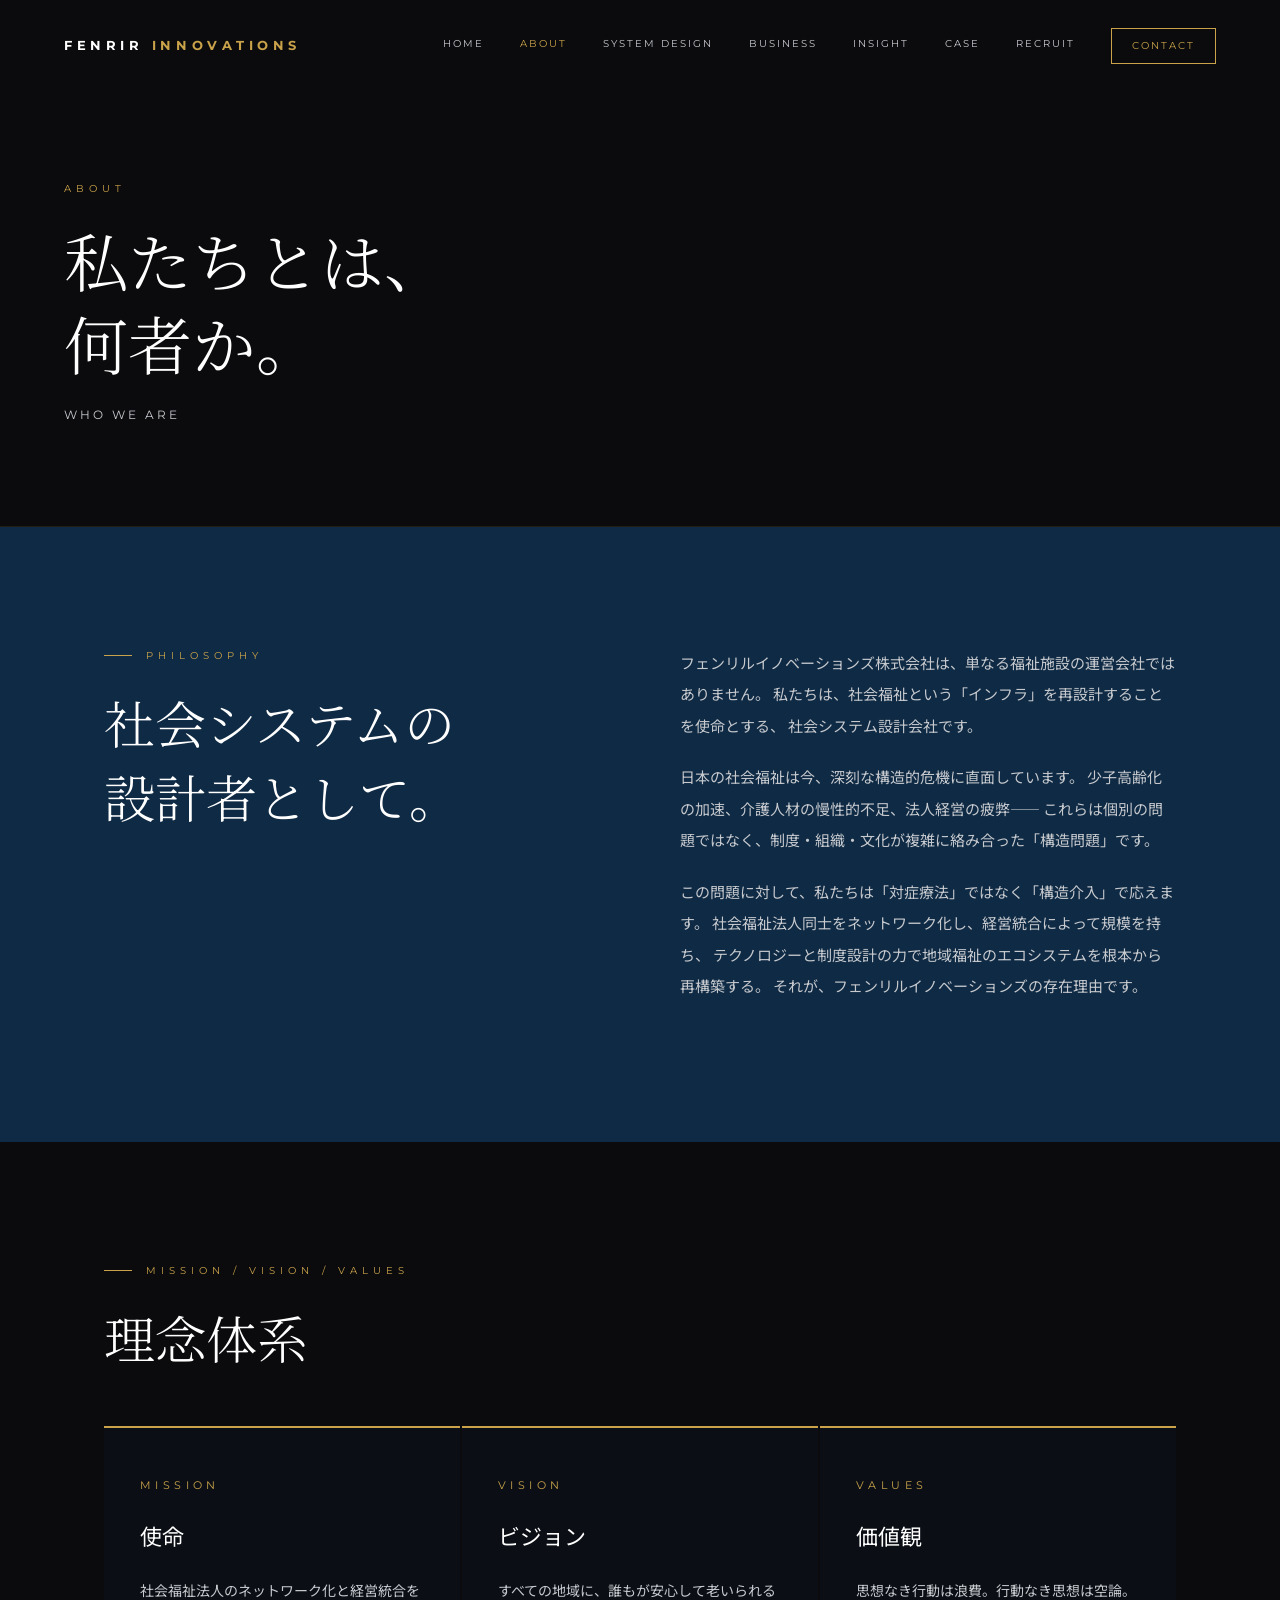
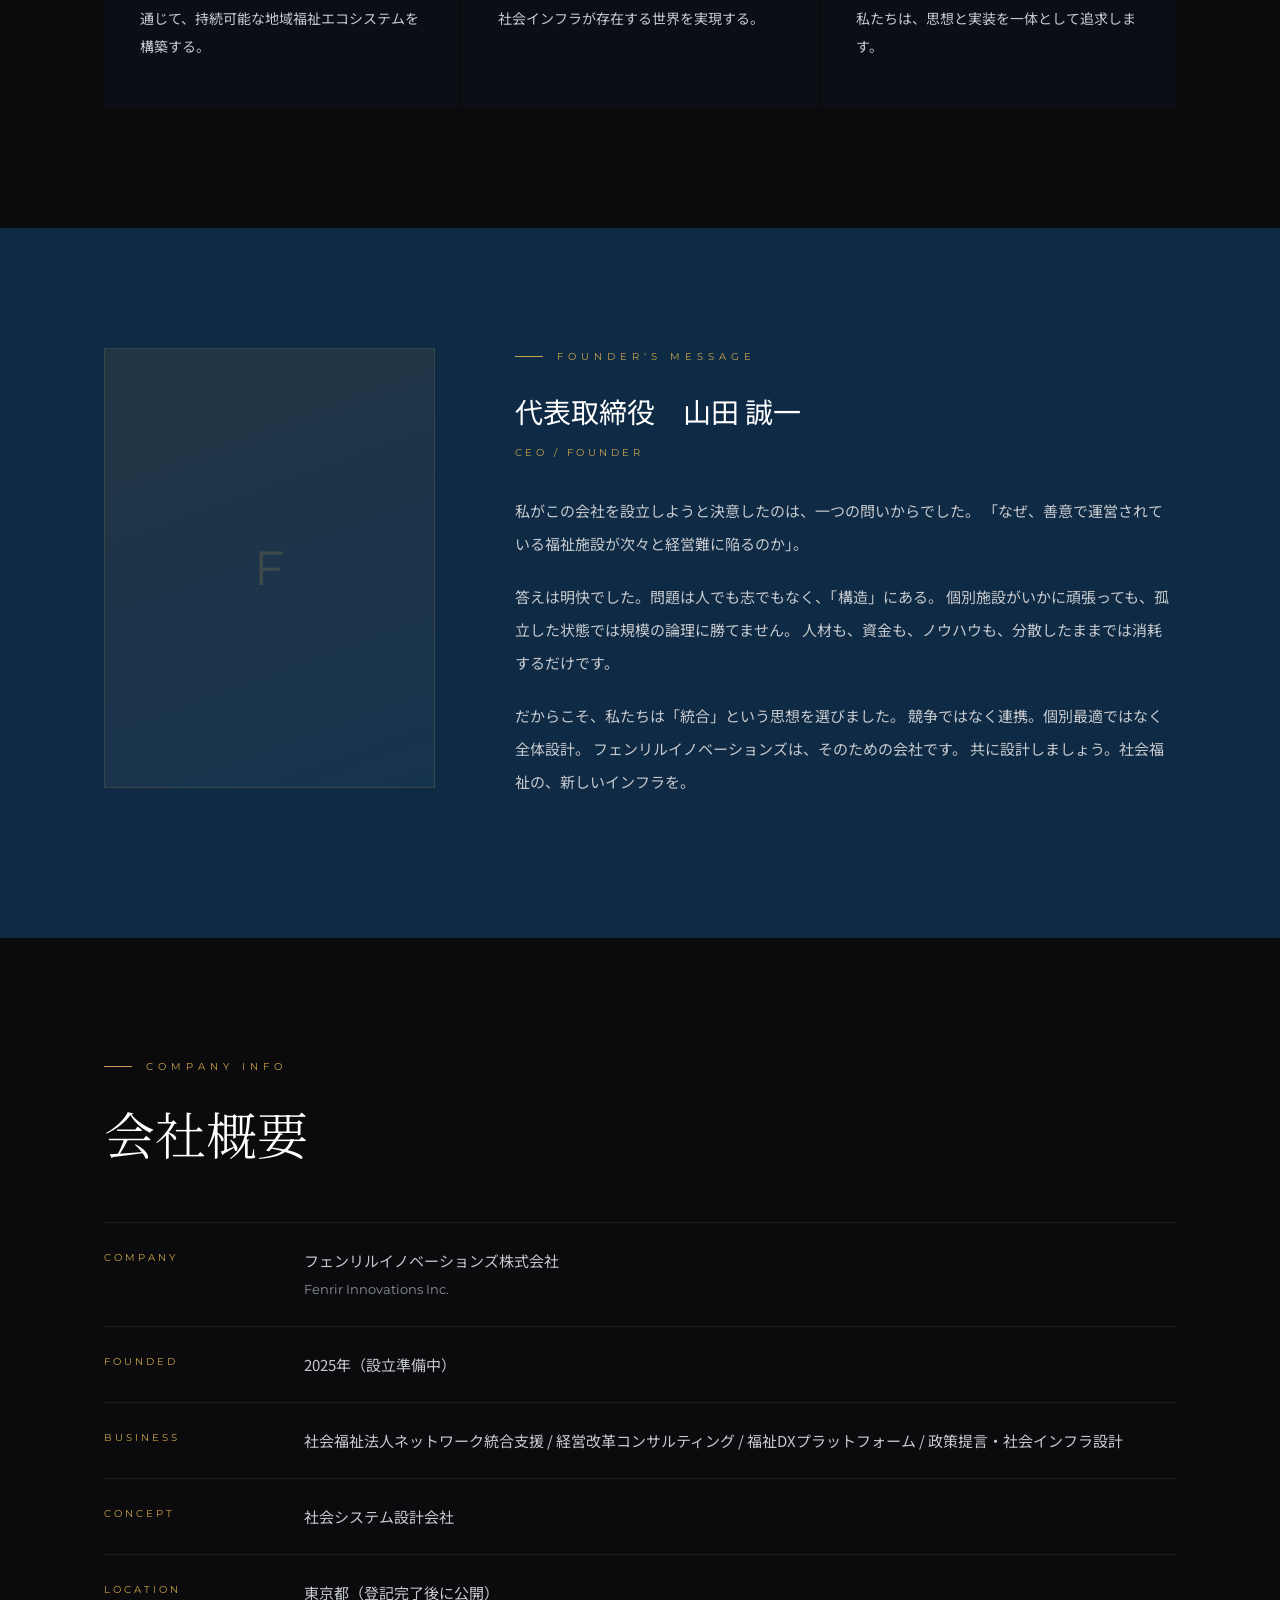
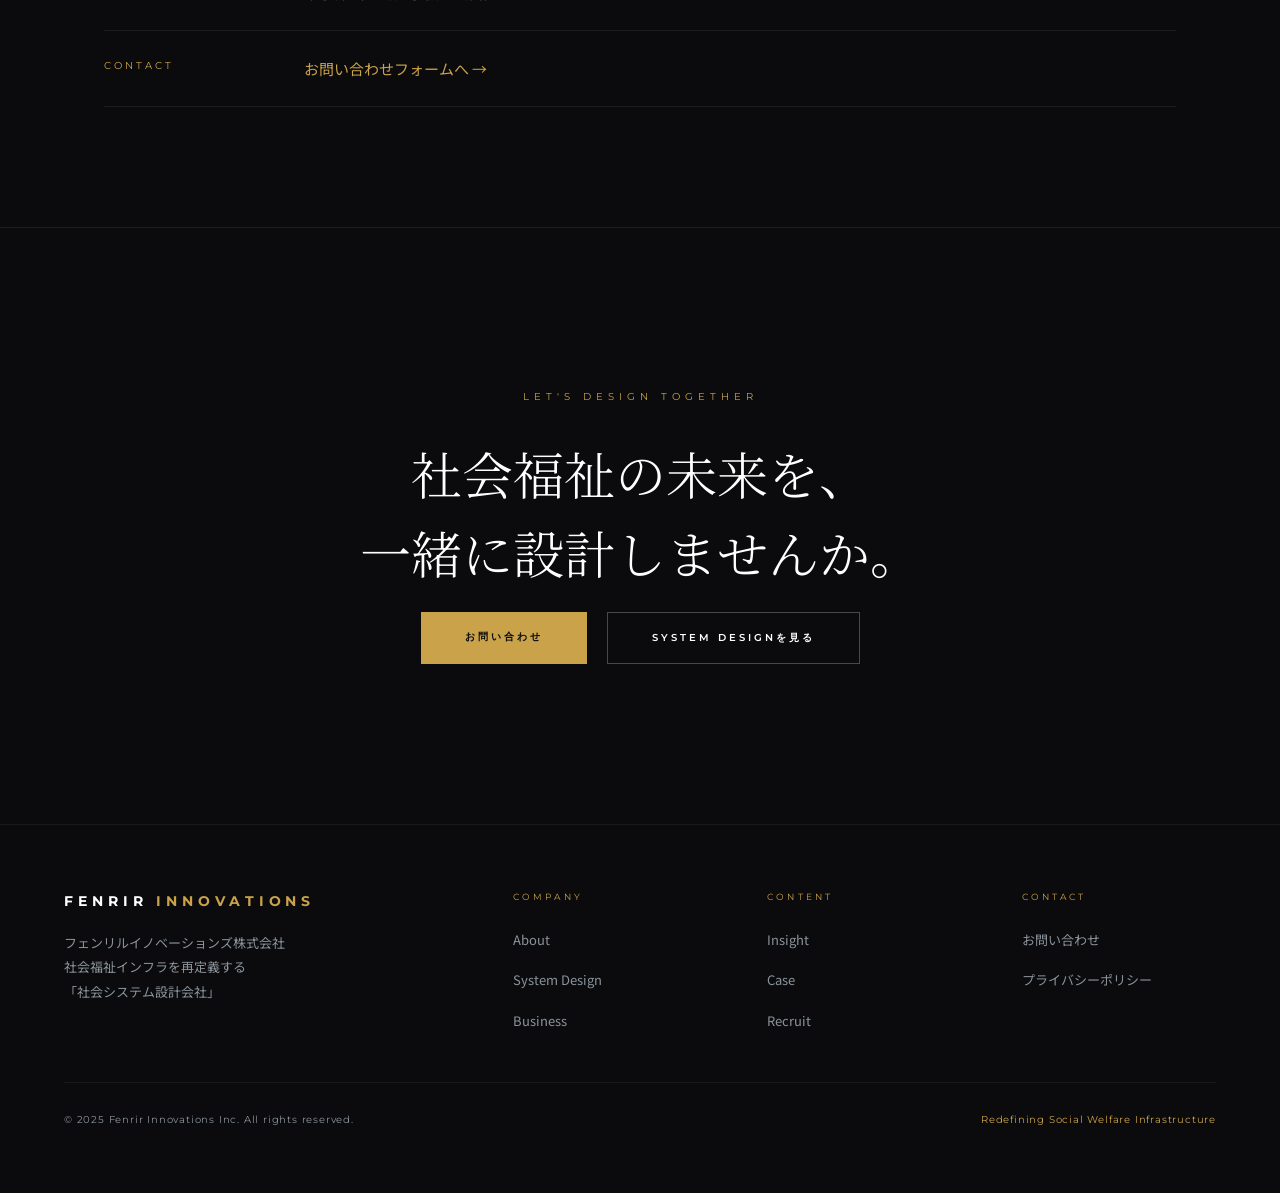
==== about.html @ 7ef531c3 "Initial commit: フェンリルイノベーションズ static site prototype Co-Authored-By: Claude Sonnet 4.6 <noreply@anthr" ====
<!DOCTYPE html>
<html lang="ja">
<head>
  <meta charset="UTF-8">
  <meta name="viewport" content="width=device-width, initial-scale=1.0">
  <title>About | Fenrir Innovations Inc.</title>
  <link rel="preconnect" href="https://fonts.googleapis.com">
  <link rel="preconnect" href="https://fonts.gstatic.com" crossorigin>
  <link href="https://fonts.googleapis.com/css2?family=Noto+Serif+JP:wght@300;400;700&family=Noto+Sans+JP:wght@300;400;500&family=Montserrat:wght@300;400;600;700&display=swap" rel="stylesheet">
  <link rel="stylesheet" href="style.css">
  <style>
    .about-philosophy { background: var(--dark-blue); }
    .about-philosophy .wrap { padding-top: 120px; padding-bottom: 120px; display: grid; grid-template-columns: 1fr 1fr; gap: 80px; align-items: start; }
    .phil-body p { font-size: 15px; color: var(--silver); line-height: 2.1; margin-bottom: 20px; }
    .mvv { background: var(--black); }
    .mvv .wrap { padding-top: 120px; padding-bottom: 120px; }
    .mvv-grid { display: grid; grid-template-columns: repeat(3,1fr); gap: 2px; margin-top: 52px; }
    .mvv-card { padding: 48px 36px; border-top: 2px solid var(--gold); background: rgba(15,42,68,0.15); }
    .mvv-en { font-family: var(--font-en); font-size: 11px; letter-spacing: 0.4em; color: var(--gold); text-transform: uppercase; margin-bottom: 20px; }
    .mvv-title { font-size: 22px; margin-bottom: 20px; }
    .mvv-body { font-size: 14px; color: var(--silver); line-height: 2; }
    .founder { background: var(--dark-blue); }
    .founder .wrap { padding-top: 120px; padding-bottom: 120px; display: grid; grid-template-columns: 1fr 2fr; gap: 80px; align-items: start; }
    .founder-avatar { width: 100%; aspect-ratio: 3/4; background: linear-gradient(160deg, rgba(201,162,74,0.1), rgba(111,163,200,0.08)); display: flex; align-items: center; justify-content: center; font-family: var(--font-en); font-size: 48px; color: rgba(201,162,74,0.2); border: 1px solid rgba(201,162,74,0.15); }
    .founder-name { font-size: 28px; margin-bottom: 8px; }
    .founder-role { font-family: var(--font-en); font-size: 10px; letter-spacing: 0.35em; color: var(--gold); text-transform: uppercase; margin-bottom: 32px; }
    .founder-msg p { font-size: 15px; color: var(--silver); line-height: 2.2; margin-bottom: 20px; }
    .company-info { background: var(--black); }
    .company-info .wrap { padding-top: 120px; padding-bottom: 120px; }
    .info-table { margin-top: 52px; border-top: 1px solid rgba(255,255,255,0.07); }
    .info-row { display: grid; grid-template-columns: 200px 1fr; border-bottom: 1px solid rgba(255,255,255,0.07); padding: 24px 0; }
    .info-key { font-family: var(--font-en); font-size: 10px; letter-spacing: 0.3em; color: var(--gold); text-transform: uppercase; padding-right: 32px; align-self: start; margin-top: 2px; }
    .info-val { font-size: 15px; color: var(--silver); line-height: 1.8; }
    @media(max-width:1024px){ .about-philosophy .wrap,.founder .wrap{grid-template-columns:1fr;gap:40px;} .mvv-grid{grid-template-columns:1fr;} }
    @media(max-width:768px){ .info-row{grid-template-columns:1fr;gap:8px;} }
  </style>
</head>
<body>

<header id="header">
  <a href="index.html" class="logo">FENRIR <span>INNOVATIONS</span></a>
  <nav>
    <a href="index.html">Home</a>
    <a href="about.html" style="color:var(--gold);">About</a>
    <a href="system-design.html">System Design</a>
    <a href="business.html">Business</a>
    <a href="insight.html">Insight</a>
    <a href="case.html">Case</a>
    <a href="recruit.html">Recruit</a>
    <a href="contact.html" class="nav-cta">Contact</a>
  </nav>
  <div class="hamburger" id="hamburger"><span></span><span></span><span></span></div>
</header>
<div class="mobile-nav" id="mobileNav">
  <a href="index.html">Home</a><a href="about.html">About</a><a href="system-design.html">System Design</a>
  <a href="business.html">Business</a><a href="insight.html">Insight</a><a href="case.html">Case</a>
  <a href="recruit.html">Recruit</a><a href="contact.html">Contact</a>
</div>

<!-- PAGE HERO -->
<div class="page-hero">
  <div class="page-hero-inner">
    <div class="page-hero-lbl">About</div>
    <h1 class="page-hero-title">私たちとは、<br>何者か。</h1>
    <div class="page-hero-en">Who We Are</div>
  </div>
</div>

<!-- PHILOSOPHY -->
<section class="about-philosophy">
  <div class="wrap">
    <div>
      <div class="s-label fu">Philosophy</div>
      <h2 class="s-title fu">社会システムの<br>設計者として。</h2>
      <div class="s-divider fu"></div>
    </div>
    <div class="phil-body fu">
      <p>
        フェンリルイノベーションズ株式会社は、単なる福祉施設の運営会社ではありません。
        私たちは、社会福祉という「インフラ」を再設計することを使命とする、
        社会システム設計会社です。
      </p>
      <p>
        日本の社会福祉は今、深刻な構造的危機に直面しています。
        少子高齢化の加速、介護人材の慢性的不足、法人経営の疲弊——
        これらは個別の問題ではなく、制度・組織・文化が複雑に絡み合った「構造問題」です。
      </p>
      <p>
        この問題に対して、私たちは「対症療法」ではなく「構造介入」で応えます。
        社会福祉法人同士をネットワーク化し、経営統合によって規模を持ち、
        テクノロジーと制度設計の力で地域福祉のエコシステムを根本から再構築する。
        それが、フェンリルイノベーションズの存在理由です。
      </p>
    </div>
  </div>
</section>

<!-- MISSION / VISION / VALUES -->
<section class="mvv">
  <div class="wrap">
    <div class="s-label fu">Mission / Vision / Values</div>
    <h2 class="s-title fu">理念体系</h2>
    <div class="mvv-grid stg">
      <div class="mvv-card">
        <div class="mvv-en">Mission</div>
        <div class="mvv-title">使命</div>
        <div class="mvv-body">社会福祉法人のネットワーク化と経営統合を通じて、持続可能な地域福祉エコシステムを構築する。</div>
      </div>
      <div class="mvv-card">
        <div class="mvv-en">Vision</div>
        <div class="mvv-title">ビジョン</div>
        <div class="mvv-body">すべての地域に、誰もが安心して老いられる社会インフラが存在する世界を実現する。</div>
      </div>
      <div class="mvv-card">
        <div class="mvv-en">Values</div>
        <div class="mvv-title">価値観</div>
        <div class="mvv-body">思想なき行動は浪費。行動なき思想は空論。私たちは、思想と実装を一体として追求します。</div>
      </div>
    </div>
  </div>
</section>

<!-- FOUNDER MESSAGE -->
<section class="founder">
  <div class="wrap">
    <div class="fu">
      <div class="founder-avatar">F</div>
    </div>
    <div class="fu">
      <div class="s-label">Founder's Message</div>
      <div class="founder-name">代表取締役　山田 誠一</div>
      <div class="founder-role">CEO / Founder</div>
      <div class="founder-msg">
        <p>
          私がこの会社を設立しようと決意したのは、一つの問いからでした。
          「なぜ、善意で運営されている福祉施設が次々と経営難に陥るのか」。
        </p>
        <p>
          答えは明快でした。問題は人でも志でもなく、「構造」にある。
          個別施設がいかに頑張っても、孤立した状態では規模の論理に勝てません。
          人材も、資金も、ノウハウも、分散したままでは消耗するだけです。
        </p>
        <p>
          だからこそ、私たちは「統合」という思想を選びました。
          競争ではなく連携。個別最適ではなく全体設計。
          フェンリルイノベーションズは、そのための会社です。
          共に設計しましょう。社会福祉の、新しいインフラを。
        </p>
      </div>
    </div>
  </div>
</section>

<!-- COMPANY INFO -->
<section class="company-info">
  <div class="wrap">
    <div class="s-label fu">Company Info</div>
    <h2 class="s-title fu">会社概要</h2>
    <div class="info-table fu">
      <div class="info-row">
        <div class="info-key">Company</div>
        <div class="info-val">フェンリルイノベーションズ株式会社<br><span style="font-family:var(--font-en);font-size:13px;color:var(--gray);">Fenrir Innovations Inc.</span></div>
      </div>
      <div class="info-row">
        <div class="info-key">Founded</div>
        <div class="info-val">2025年（設立準備中）</div>
      </div>
      <div class="info-row">
        <div class="info-key">Business</div>
        <div class="info-val">社会福祉法人ネットワーク統合支援 / 経営改革コンサルティング / 福祉DXプラットフォーム / 政策提言・社会インフラ設計</div>
      </div>
      <div class="info-row">
        <div class="info-key">Concept</div>
        <div class="info-val">社会システム設計会社</div>
      </div>
      <div class="info-row">
        <div class="info-key">Location</div>
        <div class="info-val">東京都（登記完了後に公開）</div>
      </div>
      <div class="info-row">
        <div class="info-key">Contact</div>
        <div class="info-val"><a href="contact.html" style="color:var(--gold);">お問い合わせフォームへ →</a></div>
      </div>
    </div>
  </div>
</section>

<section class="s-cta">
  <div class="wrap">
    <div class="cta-en fu">Let's Design Together</div>
    <h2 class="cta-title fu">社会福祉の未来を、<br>一緒に設計しませんか。</h2>
    <div class="hero-btns fu">
      <a href="contact.html" class="btn btn-gold">お問い合わせ</a>
      <a href="system-design.html" class="btn btn-line">System Designを見る</a>
    </div>
  </div>
</section>

<footer>
  <div class="foot-inner">
    <div class="foot-brand">
      <a href="index.html" class="logo">FENRIR <span>INNOVATIONS</span></a>
      <p>フェンリルイノベーションズ株式会社<br>社会福祉インフラを再定義する<br>「社会システム設計会社」</p>
    </div>
    <div><div class="foot-ttl">Company</div><ul class="foot-list"><li><a href="about.html">About</a></li><li><a href="system-design.html">System Design</a></li><li><a href="business.html">Business</a></li></ul></div>
    <div><div class="foot-ttl">Content</div><ul class="foot-list"><li><a href="insight.html">Insight</a></li><li><a href="case.html">Case</a></li><li><a href="recruit.html">Recruit</a></li></ul></div>
    <div><div class="foot-ttl">Contact</div><ul class="foot-list"><li><a href="contact.html">お問い合わせ</a></li><li><a href="#">プライバシーポリシー</a></li></ul></div>
  </div>
  <div class="foot-bottom">
    <span class="foot-copy">© 2025 Fenrir Innovations Inc. All rights reserved.</span>
    <span class="foot-copy" style="color:var(--gold);">Redefining Social Welfare Infrastructure</span>
  </div>
</footer>
<script src="script.js"></script>
</body>
</html>
---- style.css ----
/* ============================================
   FENRIR INNOVATIONS - Corporate Site CSS
   ============================================ */

*, *::before, *::after { margin: 0; padding: 0; box-sizing: border-box; }

:root {
  --black: #0B0B0D;
  --dark-blue: #0F2A44;
  --gold: #C9A24A;
  --silver: #C6C9CE;
  --ice-blue: #6FA3C8;
  --gray: #8A939B;
  --white: #FFFFFF;
  --font-serif: 'Noto Serif JP', 'Georgia', serif;
  --font-sans: 'Noto Sans JP', 'Helvetica Neue', sans-serif;
  --font-en: 'Montserrat', sans-serif;
  --ease: cubic-bezier(0.25, 0.46, 0.45, 0.94);
}

html { scroll-behavior: smooth; font-size: 16px; }

body {
  background: var(--black);
  color: var(--white);
  font-family: var(--font-sans);
  line-height: 1.8;
  overflow-x: hidden;
}

h1, h2, h3, h4 { font-family: var(--font-serif); font-weight: 300; line-height: 1.4; }
a { color: inherit; text-decoration: none; transition: 0.3s var(--ease); }
img { max-width: 100%; display: block; }

/* ============================================
   HEADER
   ============================================ */
header {
  position: fixed; top: 0; left: 0; width: 100%;
  z-index: 1000;
  padding: 28px 64px;
  display: flex; align-items: center; justify-content: space-between;
  transition: 0.4s var(--ease);
}
header.scrolled {
  background: rgba(11,11,13,0.96);
  backdrop-filter: blur(12px);
  padding: 18px 64px;
  border-bottom: 1px solid rgba(201,162,74,0.15);
}
.logo {
  font-family: var(--font-en); font-size: 13px; font-weight: 700;
  letter-spacing: 0.35em; color: var(--white); text-transform: uppercase;
}
.logo span { color: var(--gold); }

nav { display: flex; gap: 36px; align-items: center; }
nav a {
  font-family: var(--font-en); font-size: 10px; letter-spacing: 0.2em;
  text-transform: uppercase; color: var(--silver);
  position: relative; padding-bottom: 4px;
}
nav a::after {
  content: ''; position: absolute; bottom: 0; left: 0;
  width: 0; height: 1px; background: var(--gold); transition: 0.3s var(--ease);
}
nav a:hover { color: var(--white); }
nav a:hover::after { width: 100%; }
.nav-cta {
  border: 1px solid var(--gold) !important; color: var(--gold) !important;
  padding: 8px 20px !important; padding-bottom: 8px !important;
}
.nav-cta::after { display: none !important; }
.nav-cta:hover { background: var(--gold); color: var(--black) !important; }

.hamburger { display: none; flex-direction: column; gap: 6px; cursor: pointer; z-index: 1001; }
.hamburger span { display: block; width: 24px; height: 1px; background: var(--white); transition: 0.3s var(--ease); }

.mobile-nav {
  display: none; position: fixed; inset: 0;
  background: rgba(11,11,13,0.98);
  flex-direction: column; align-items: center; justify-content: center; gap: 36px;
  z-index: 999; opacity: 0; pointer-events: none; transition: 0.4s var(--ease);
}
.mobile-nav.open { opacity: 1; pointer-events: all; }
.mobile-nav a { font-family: var(--font-en); font-size: 18px; letter-spacing: 0.3em; text-transform: uppercase; color: var(--silver); }
.mobile-nav a:hover { color: var(--gold); }

/* ============================================
   HERO
   ============================================ */
.hero {
  position: relative; height: 100vh; min-height: 700px;
  display: flex; align-items: center; justify-content: center;
  background: var(--black); overflow: hidden;
}
.hero-bg {
  position: absolute; inset: 0;
  background:
    radial-gradient(ellipse 60% 80% at 65% 40%, rgba(15,42,68,0.7) 0%, transparent 70%),
    radial-gradient(ellipse 40% 60% at 20% 70%, rgba(201,162,74,0.04) 0%, transparent 60%);
}
.hero-grid {
  position: absolute; inset: 0;
  background-image:
    linear-gradient(rgba(201,162,74,0.04) 1px, transparent 1px),
    linear-gradient(90deg, rgba(201,162,74,0.04) 1px, transparent 1px);
  background-size: 80px 80px;
  mask-image: radial-gradient(ellipse at center, black 30%, transparent 70%);
}
.hero-content { position: relative; text-align: center; max-width: 860px; padding: 0 40px; }
.hero-badge {
  display: inline-flex; align-items: center; gap: 16px;
  font-family: var(--font-en); font-size: 10px; letter-spacing: 0.5em; color: var(--gold);
  text-transform: uppercase; margin-bottom: 48px;
}
.hero-badge::before, .hero-badge::after { content: ''; display: block; width: 40px; height: 1px; background: var(--gold); }
h1.hero-title { font-size: clamp(38px, 6vw, 76px); font-weight: 300; line-height: 1.35; margin-bottom: 32px; }
h1.hero-title .g { color: var(--gold); }
.hero-en {
  font-family: var(--font-en); font-size: clamp(11px,1.2vw,13px); letter-spacing: 0.3em;
  color: var(--silver); margin-bottom: 60px; text-transform: uppercase;
}
.hero-btns { display: flex; gap: 20px; justify-content: center; flex-wrap: wrap; }
.btn {
  display: inline-block; padding: 16px 44px;
  font-family: var(--font-en); font-size: 10px; letter-spacing: 0.3em; text-transform: uppercase; font-weight: 600;
  transition: 0.3s var(--ease);
}
.btn-gold { background: var(--gold); color: var(--black); }
.btn-gold:hover { background: var(--white); transform: translateY(-2px); }
.btn-line { border: 1px solid rgba(255,255,255,0.25); color: var(--white); }
.btn-line:hover { border-color: var(--gold); color: var(--gold); }
.hero-scroll {
  position: absolute; bottom: 44px; left: 50%; transform: translateX(-50%);
  display: flex; flex-direction: column; align-items: center; gap: 10px;
  font-family: var(--font-en); font-size: 9px; letter-spacing: 0.4em; color: var(--gray); text-transform: uppercase;
}
.scroll-line { width: 1px; height: 60px; background: linear-gradient(to bottom, var(--gold), transparent); animation: pulse 2s ease-in-out infinite; }
@keyframes pulse { 0%,100%{opacity:0.3} 50%{opacity:1} }

/* ============================================
   SECTION COMMON
   ============================================ */
.s-label {
  font-family: var(--font-en); font-size: 10px; letter-spacing: 0.5em; color: var(--gold);
  text-transform: uppercase; margin-bottom: 20px;
  display: flex; align-items: center; gap: 14px;
}
.s-label::before { content: ''; display: block; width: 28px; height: 1px; background: var(--gold); }
.s-title { font-size: clamp(28px,4vw,52px); font-weight: 300; line-height: 1.45; margin-bottom: 20px; }
.s-divider { width: 52px; height: 1px; background: var(--gold); margin: 28px 0; }
.s-body { font-size: 15px; color: var(--silver); line-height: 2; }
.wrap { max-width: 1200px; margin: 0 auto; padding: 0 64px; }
.link-arrow {
  display: inline-flex; align-items: center; gap: 12px;
  font-family: var(--font-en); font-size: 10px; letter-spacing: 0.3em; text-transform: uppercase; color: var(--gold);
}
.link-arrow::after { content: '→'; transition: 0.3s var(--ease); }
.link-arrow:hover::after { transform: translateX(6px); }

/* ============================================
   CHALLENGE
   ============================================ */
.s-challenge { background: var(--dark-blue); }
.s-challenge .wrap { padding-top: 120px; padding-bottom: 120px; }
.challenge-quote { font-size: clamp(22px,3.5vw,44px); font-weight: 300; line-height: 1.7; max-width: 780px; margin-bottom: 80px; }
.challenge-quote em { color: var(--gold); font-style: normal; }
.stats { display: grid; grid-template-columns: repeat(3,1fr); gap: 2px; }
.stat { background: rgba(255,255,255,0.03); padding: 48px 40px; border-top: 1px solid rgba(201,162,74,0.3); transition: 0.3s var(--ease); }
.stat:hover { background: rgba(201,162,74,0.05); }
.stat-n { font-family: var(--font-en); font-size: clamp(40px,5vw,64px); font-weight: 300; color: var(--gold); line-height: 1; margin-bottom: 12px; }
.stat-u { font-size: 22px; }
.stat-l { font-size: 13px; color: var(--silver); line-height: 1.7; }

/* ============================================
   STANCE
   ============================================ */
.s-stance { background: var(--black); }
.s-stance .wrap { padding-top: 160px; padding-bottom: 160px; text-align: center; }
.stance-text { font-size: clamp(22px,3.5vw,44px); font-weight: 300; line-height: 1.9; margin-bottom: 56px; }
.del { color: var(--gray); text-decoration: line-through; text-decoration-color: var(--gold); }
.aff { color: var(--gold); }
.stance-body { max-width: 660px; margin: 0 auto; font-size: 15px; color: var(--silver); line-height: 2; }

/* ============================================
   VISION
   ============================================ */
.s-vision { background: var(--dark-blue); }
.s-vision .wrap { padding-top: 120px; padding-bottom: 120px; display: grid; grid-template-columns: 1fr 1fr; gap: 80px; align-items: center; }
.vision-pillars { display: flex; flex-direction: column; gap: 2px; }
.v-pillar {
  padding: 30px 36px; background: rgba(11,11,13,0.4);
  border-left: 2px solid transparent; transition: 0.3s var(--ease); cursor: default;
}
.v-pillar:hover { border-left-color: var(--gold); background: rgba(11,11,13,0.65); }
.v-num { font-family: var(--font-en); font-size: 10px; color: var(--gold); letter-spacing: 0.3em; margin-bottom: 10px; }
.v-name { font-size: 16px; margin-bottom: 6px; }
.v-desc { font-size: 13px; color: var(--silver); }

/* ============================================
   SYSTEM DESIGN
   ============================================ */
.s-system { background: var(--black); }
.s-system .wrap { padding-top: 160px; padding-bottom: 160px; }
.system-head { display: grid; grid-template-columns: 1fr 1fr; gap: 80px; margin-bottom: 80px; align-items: center; }
.diagram-wrap { display: flex; align-items: center; justify-content: center; height: 360px; }
.diagram {
  position: relative; width: 200px; height: 200px;
  display: flex; align-items: center; justify-content: center;
}
.ring {
  position: absolute; border-radius: 50%; border: 1px solid rgba(201,162,74,0.25);
  top: 50%; left: 50%; transform: translate(-50%,-50%);
}
.ring:nth-child(1){width:80px;height:80px;background:rgba(201,162,74,0.12);border-color:var(--gold);}
.ring:nth-child(2){width:140px;height:140px;animation:spin 20s linear infinite;}
.ring:nth-child(3){width:200px;height:200px;animation:spin 30s linear infinite reverse;}
.ring:nth-child(4){width:280px;height:280px;border-color:rgba(111,163,200,0.15);}
.ring:nth-child(5){width:360px;height:360px;border-color:rgba(201,162,74,0.07);}
.ring-text {
  position: absolute; top:50%; left:50%; transform:translate(-50%,-50%);
  font-family: var(--font-en); font-size: 9px; letter-spacing: 0.25em; color: var(--gold);
  text-align: center; text-transform: uppercase; line-height: 1.7; z-index: 2;
}
@keyframes spin {from{transform:translate(-50%,-50%)rotate(0deg)}to{transform:translate(-50%,-50%)rotate(360deg)}}
.nodes { display: grid; grid-template-columns: repeat(2,1fr); gap: 2px; }
.node {
  padding: 32px 36px; background: rgba(15,42,68,0.25);
  border-top: 1px solid rgba(201,162,74,0.18); transition: 0.3s var(--ease);
}
.node:hover { background: rgba(15,42,68,0.55); }
.node-tag { font-family: var(--font-en); font-size: 9px; letter-spacing: 0.3em; color: var(--gold); text-transform: uppercase; margin-bottom: 14px; }
.node-title { font-size: 16px; margin-bottom: 8px; }
.node-desc { font-size: 13px; color: var(--silver); line-height: 1.75; }

/* ============================================
   BUSINESS
   ============================================ */
.s-business { background: var(--dark-blue); }
.s-business .wrap { padding-top: 120px; padding-bottom: 120px; }
.biz-grid { display: grid; grid-template-columns: repeat(4,1fr); gap: 2px; margin-top: 52px; }
.biz-card {
  background: rgba(11,11,13,0.5); padding: 48px 28px;
  border-top: 2px solid transparent; transition: 0.3s var(--ease);
}
.biz-card:hover { border-top-color: var(--gold); background: rgba(11,11,13,0.8); transform: translateY(-4px); }
.biz-num { font-family: var(--font-en); font-size: 10px; color: var(--gold); letter-spacing: 0.3em; margin-bottom: 20px; }
.biz-en { font-family: var(--font-en); font-size: 9px; letter-spacing: 0.2em; color: var(--gray); text-transform: uppercase; margin-bottom: 16px; }
.biz-title { font-size: 17px; line-height: 1.55; margin-bottom: 16px; }
.biz-desc { font-size: 13px; color: var(--silver); line-height: 1.8; }

/* ============================================
   NUMBERS
   ============================================ */
.s-numbers { background: var(--black); border-top: 1px solid rgba(201,162,74,0.12); border-bottom: 1px solid rgba(201,162,74,0.12); }
.s-numbers .wrap { padding-top: 90px; padding-bottom: 90px; display: grid; grid-template-columns: repeat(4,1fr); }
.num-item { padding: 40px 36px; border-right: 1px solid rgba(255,255,255,0.06); text-align: center; }
.num-item:last-child { border-right: none; }
.num-val { font-family: var(--font-en); font-size: clamp(36px,4vw,56px); font-weight: 300; color: var(--gold); line-height: 1; margin-bottom: 6px; }
.num-sfx { font-size: 18px; color: var(--silver); }
.num-lbl { font-size: 12px; color: var(--gray); letter-spacing: 0.05em; margin-top: 10px; line-height: 1.5; }

/* ============================================
   INSIGHT
   ============================================ */
.s-insight { background: var(--dark-blue); }
.s-insight .wrap { padding-top: 120px; padding-bottom: 120px; }
.insight-head { display: flex; justify-content: space-between; align-items: flex-end; flex-wrap: wrap; gap: 16px; margin-bottom: 48px; }
.insight-grid { display: grid; grid-template-columns: 2fr 1fr 1fr; gap: 2px; }
.i-card { background: rgba(11,11,13,0.45); overflow: hidden; transition: 0.3s var(--ease); cursor: pointer; }
.i-card:hover { background: rgba(11,11,13,0.75); transform: translateY(-4px); }
.i-img {
  height: 180px; position: relative; overflow: hidden;
  background: linear-gradient(135deg, rgba(201,162,74,0.08), rgba(111,163,200,0.08));
  display: flex; align-items: center; justify-content: center;
}
.i-img::after { content: ''; position: absolute; inset: 0; background: linear-gradient(to bottom, transparent 40%, rgba(11,11,13,0.8)); }
.i-card.feat .i-img { height: 260px; }
.i-icon { font-family: var(--font-en); font-size: 32px; color: rgba(201,162,74,0.2); letter-spacing: 0.1em; }
.i-body { padding: 28px; }
.i-tag { font-family: var(--font-en); font-size: 9px; letter-spacing: 0.3em; color: var(--gold); text-transform: uppercase; margin-bottom: 10px; }
.i-ttl { font-size: 15px; line-height: 1.65; margin-bottom: 10px; }
.i-card.feat .i-ttl { font-size: 19px; }
.i-date { font-family: var(--font-en); font-size: 10px; color: var(--gray); }

/* ============================================
   CASE
   ============================================ */
.s-case { background: var(--black); }
.s-case .wrap { padding-top: 120px; padding-bottom: 120px; }
.case-head { display: flex; justify-content: space-between; align-items: flex-end; flex-wrap: wrap; gap: 16px; margin-bottom: 48px; }
.case-list { display: flex; flex-direction: column; gap: 2px; }
.case-item {
  display: grid; grid-template-columns: 56px 1fr auto;
  gap: 36px; align-items: center; padding: 30px 40px;
  background: rgba(15,42,68,0.18); border-left: 2px solid transparent; transition: 0.3s var(--ease); cursor: pointer;
}
.case-item:hover { border-left-color: var(--gold); background: rgba(15,42,68,0.4); }
.case-num { font-family: var(--font-en); font-size: 10px; color: var(--gold); letter-spacing: 0.2em; }
.case-tag { font-family: var(--font-en); font-size: 9px; letter-spacing: 0.2em; color: var(--ice-blue); text-transform: uppercase; margin-bottom: 8px; }
.case-ttl { font-size: 16px; }
.case-arr { color: var(--gold); font-size: 20px; opacity: 0; transform: translateX(-10px); transition: 0.3s var(--ease); }
.case-item:hover .case-arr { opacity: 1; transform: translateX(0); }

/* ============================================
   RECRUIT
   ============================================ */
.s-recruit { background: var(--dark-blue); }
.s-recruit .wrap { padding-top: 120px; padding-bottom: 120px; display: grid; grid-template-columns: 1fr 1fr; gap: 80px; align-items: center; }
.rec-text p { font-size: 15px; color: var(--silver); line-height: 2; margin-bottom: 36px; }
.rec-pos { display: flex; flex-direction: column; gap: 2px; }
.rec-item {
  display: flex; justify-content: space-between; align-items: center;
  padding: 26px 32px; background: rgba(11,11,13,0.4);
  border-top: 1px solid rgba(201,162,74,0.18); cursor: pointer; transition: 0.3s var(--ease);
}
.rec-item:hover { background: rgba(11,11,13,0.7); }
.rec-type { font-family: var(--font-en); font-size: 9px; letter-spacing: 0.2em; color: var(--gold); text-transform: uppercase; margin-bottom: 4px; }
.rec-name { font-size: 14px; }
.rec-arr { color: var(--gold); transition: 0.3s var(--ease); }
.rec-item:hover .rec-arr { transform: translateX(4px); }

/* ============================================
   CONTACT CTA
   ============================================ */
.s-cta { background: var(--black); border-top: 1px solid rgba(201,162,74,0.12); }
.s-cta .wrap { padding-top: 160px; padding-bottom: 160px; text-align: center; }
.cta-en { font-family: var(--font-en); font-size: 10px; letter-spacing: 0.5em; color: var(--gold); text-transform: uppercase; margin-bottom: 28px; }
.cta-title { font-size: clamp(28px,4vw,52px); font-weight: 300; line-height: 1.55; margin-bottom: 20px; }
.cta-sub { font-size: 15px; color: var(--silver); margin-bottom: 56px; line-height: 1.9; }

/* ============================================
   FOOTER
   ============================================ */
footer { background: var(--black); border-top: 1px solid rgba(255,255,255,0.06); padding: 64px; }
.foot-inner { max-width: 1200px; margin: 0 auto; display: grid; grid-template-columns: 2fr 1fr 1fr 1fr; gap: 60px; margin-bottom: 48px; }
.foot-brand .logo { font-size: 14px; margin-bottom: 16px; display: block; }
.foot-brand p { font-size: 13px; color: var(--gray); line-height: 1.9; }
.foot-ttl { font-family: var(--font-en); font-size: 9px; letter-spacing: 0.35em; color: var(--gold); text-transform: uppercase; margin-bottom: 18px; }
.foot-list { list-style: none; display: flex; flex-direction: column; gap: 12px; }
.foot-list a { font-size: 13px; color: var(--gray); }
.foot-list a:hover { color: var(--white); }
.foot-bottom { max-width: 1200px; margin: 0 auto; padding-top: 28px; border-top: 1px solid rgba(255,255,255,0.06); display: flex; justify-content: space-between; align-items: center; }
.foot-copy { font-family: var(--font-en); font-size: 10px; color: var(--gray); letter-spacing: 0.08em; }

/* ============================================
   PAGE HERO (sub pages)
   ============================================ */
.page-hero { padding: 180px 64px 100px; background: var(--black); border-bottom: 1px solid rgba(201,162,74,0.12); }
.page-hero-inner { max-width: 1200px; margin: 0 auto; }
.page-hero-lbl { font-family: var(--font-en); font-size: 10px; letter-spacing: 0.5em; color: var(--gold); text-transform: uppercase; margin-bottom: 20px; }
.page-hero-title { font-size: clamp(36px,5vw,68px); font-weight: 300; line-height: 1.3; margin-bottom: 20px; }
.page-hero-en { font-family: var(--font-en); font-size: 12px; letter-spacing: 0.25em; color: var(--silver); text-transform: uppercase; }

/* ============================================
   CONTACT FORM
   ============================================ */
.contact-wrap { max-width: 720px; margin: 0 auto; }
.form-row { margin-bottom: 28px; }
.form-label { display: block; font-family: var(--font-en); font-size: 10px; letter-spacing: 0.3em; color: var(--silver); text-transform: uppercase; margin-bottom: 10px; }
.form-label .req { color: var(--gold); margin-left: 6px; }
.form-input, .form-select, .form-textarea {
  width: 100%; background: rgba(255,255,255,0.04); border: 1px solid rgba(255,255,255,0.1);
  color: var(--white); padding: 14px 18px; font-family: var(--font-sans); font-size: 15px; outline: none;
  transition: 0.3s var(--ease);
}
.form-input:focus, .form-select:focus, .form-textarea:focus { border-color: var(--gold); background: rgba(201,162,74,0.04); }
.form-select { appearance: none; cursor: pointer; }
.form-textarea { height: 180px; resize: vertical; }
.form-note { font-size: 13px; color: var(--gray); margin-top: 8px; }
.form-submit { width: 100%; margin-top: 40px; }

/* ============================================
   ANIMATIONS
   ============================================ */
.fu { opacity: 0; transform: translateY(36px); transition: opacity 0.8s var(--ease), transform 0.8s var(--ease); }
.fi { opacity: 0; transition: opacity 0.9s var(--ease); }
.stg > * { opacity: 0; transform: translateY(20px); transition: opacity 0.6s var(--ease), transform 0.6s var(--ease); }
.fu.on,.fi.on { opacity: 1; transform: translateY(0); }
.stg.on > *:nth-child(1){opacity:1;transform:none;transition-delay:0s}
.stg.on > *:nth-child(2){opacity:1;transform:none;transition-delay:0.1s}
.stg.on > *:nth-child(3){opacity:1;transform:none;transition-delay:0.2s}
.stg.on > *:nth-child(4){opacity:1;transform:none;transition-delay:0.3s}

/* ============================================
   RESPONSIVE
   ============================================ */
@media(max-width:1024px){
  header { padding: 24px 32px; }
  header.scrolled { padding: 16px 32px; }
  .wrap { padding-left: 40px; padding-right: 40px; }
  .s-vision .wrap { grid-template-columns: 1fr; gap: 40px; }
  .system-head { grid-template-columns: 1fr; gap: 40px; }
  .biz-grid { grid-template-columns: repeat(2,1fr); }
  .s-numbers .wrap { grid-template-columns: repeat(2,1fr); }
  .insight-grid { grid-template-columns: 1fr 1fr; }
  .i-card.feat { grid-column: 1/-1; }
  .s-recruit .wrap { grid-template-columns: 1fr; gap: 40px; }
  .foot-inner { grid-template-columns: 1fr 1fr; gap: 40px; }
  footer { padding: 48px 40px; }
  .page-hero { padding: 160px 40px 80px; }
}
@media(max-width:768px){
  header { padding: 20px 24px; }
  header.scrolled { padding: 14px 24px; }
  nav { display: none; }
  .hamburger { display: flex; }
  .mobile-nav { display: flex; }
  .wrap { padding-left: 24px; padding-right: 24px; }
  .stats { grid-template-columns: 1fr; }
  .diagram-wrap { height: 240px; }
  .ring:nth-child(4),.ring:nth-child(5) { display: none; }
  .nodes { grid-template-columns: 1fr; }
  .biz-grid { grid-template-columns: 1fr; }
  .s-numbers .wrap { grid-template-columns: 1fr 1fr; padding-top: 60px; padding-bottom: 60px; }
  .insight-grid { grid-template-columns: 1fr; }
  .case-item { grid-template-columns: 40px 1fr; padding: 24px; }
  .case-arr { display: none; }
  .foot-inner { grid-template-columns: 1fr; gap: 28px; }
  footer { padding: 40px 24px; }
  .foot-bottom { flex-direction: column; gap: 12px; text-align: center; }
  .page-hero { padding: 130px 24px 60px; }
  .hero-badge { font-size: 9px; letter-spacing: 0.3em; }
  .hero-badge::before,.hero-badge::after { width: 24px; }
}
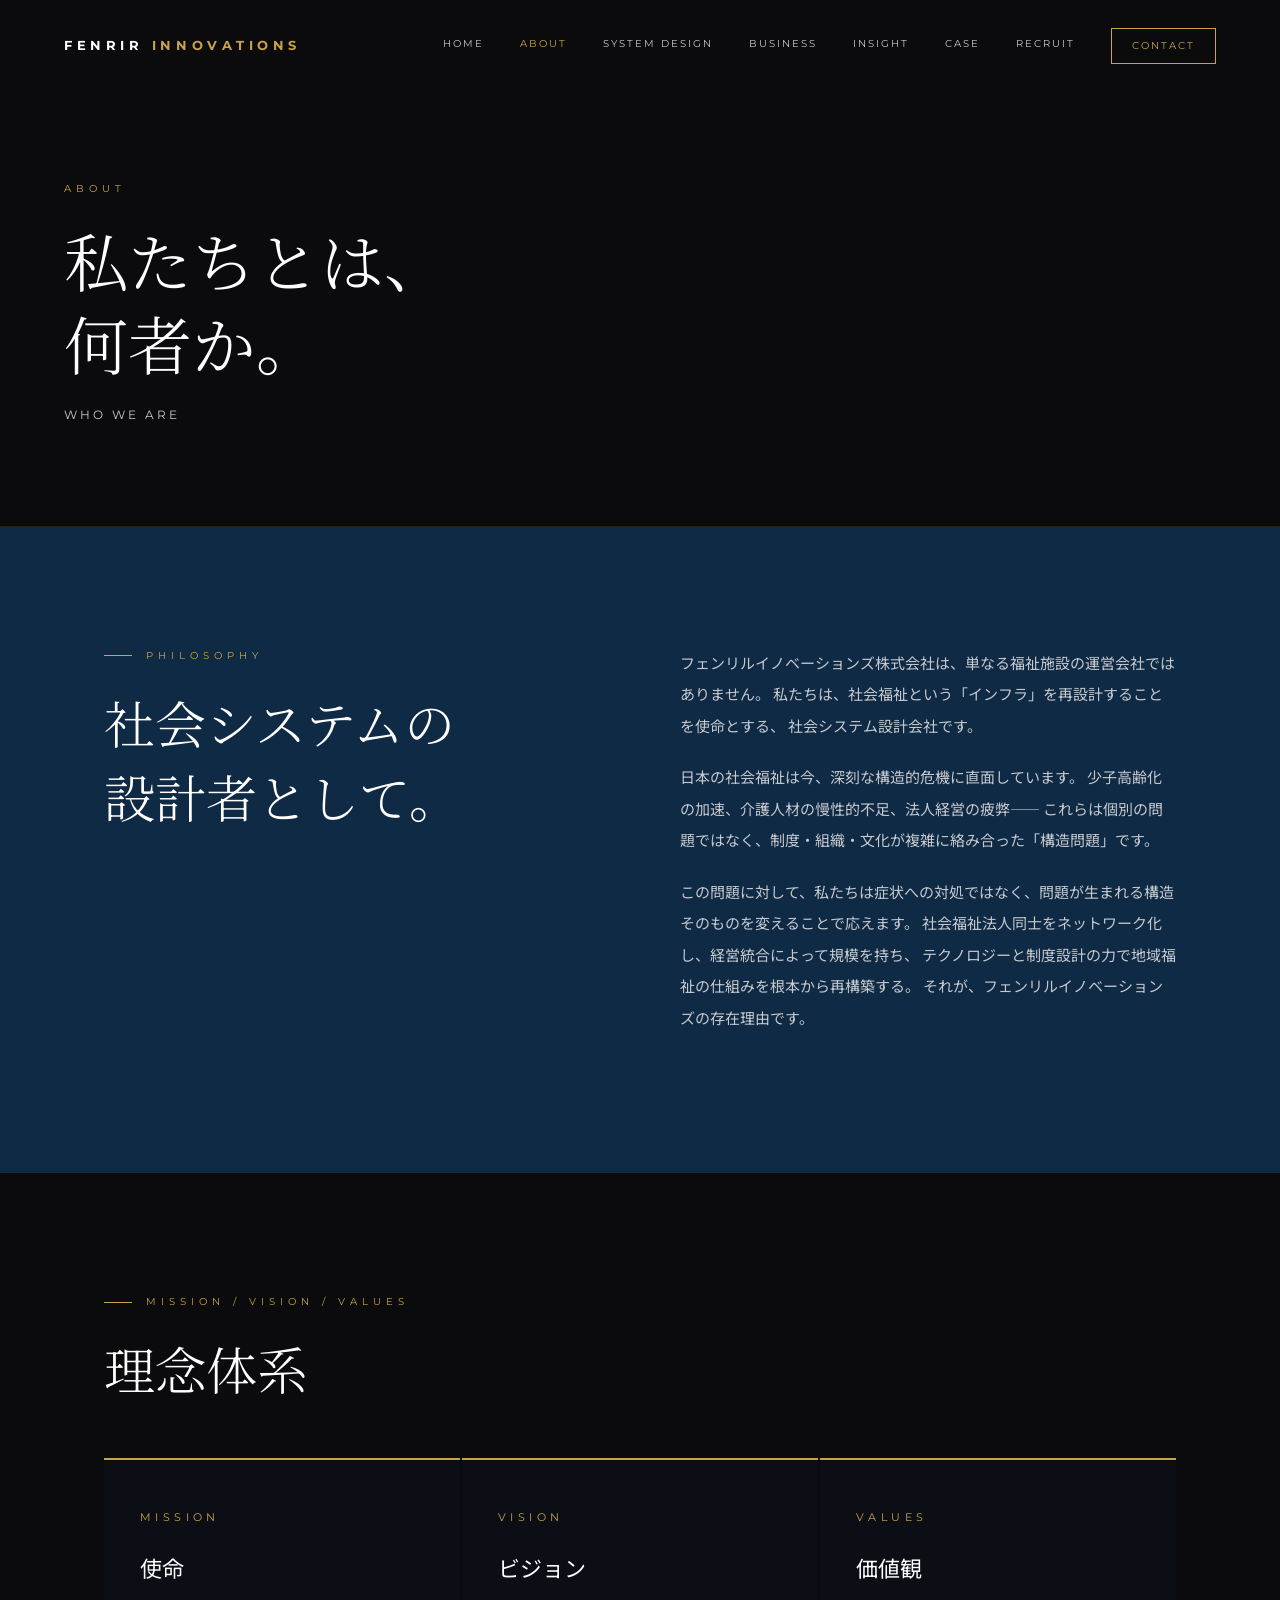
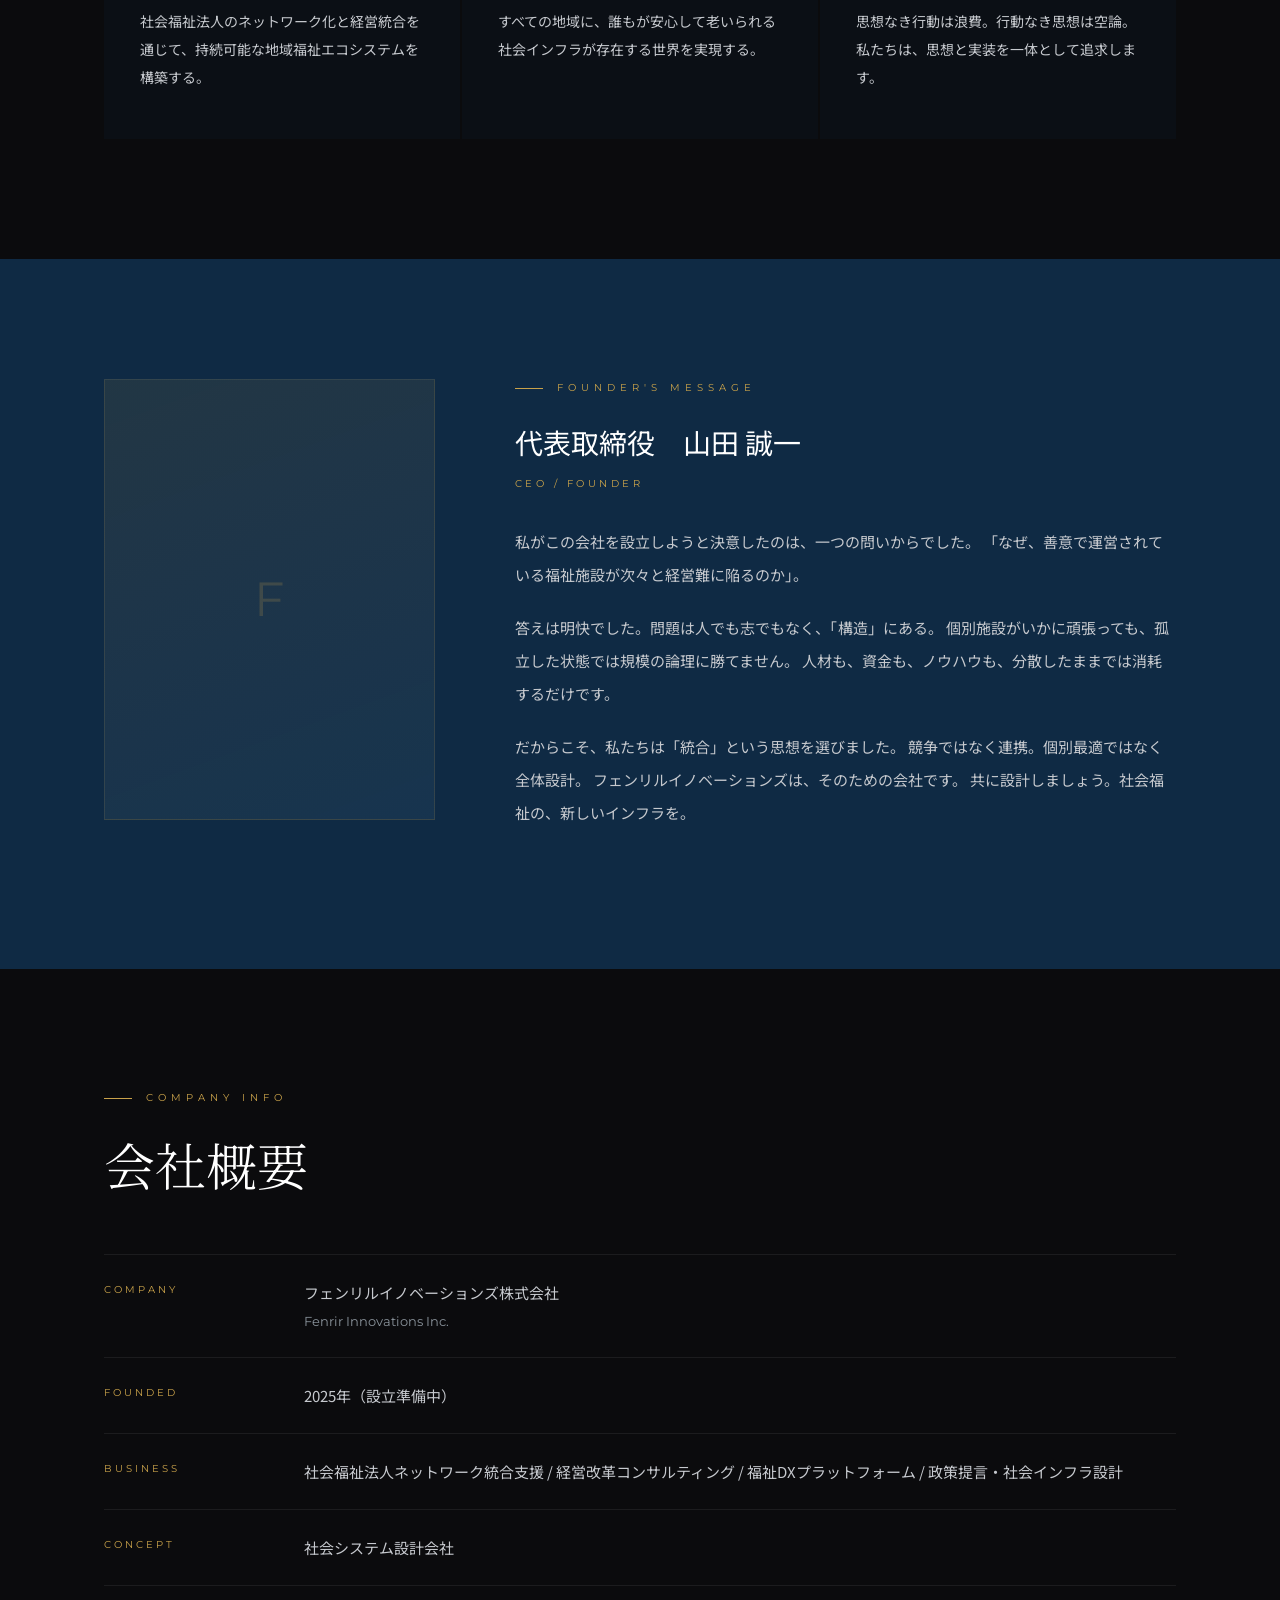
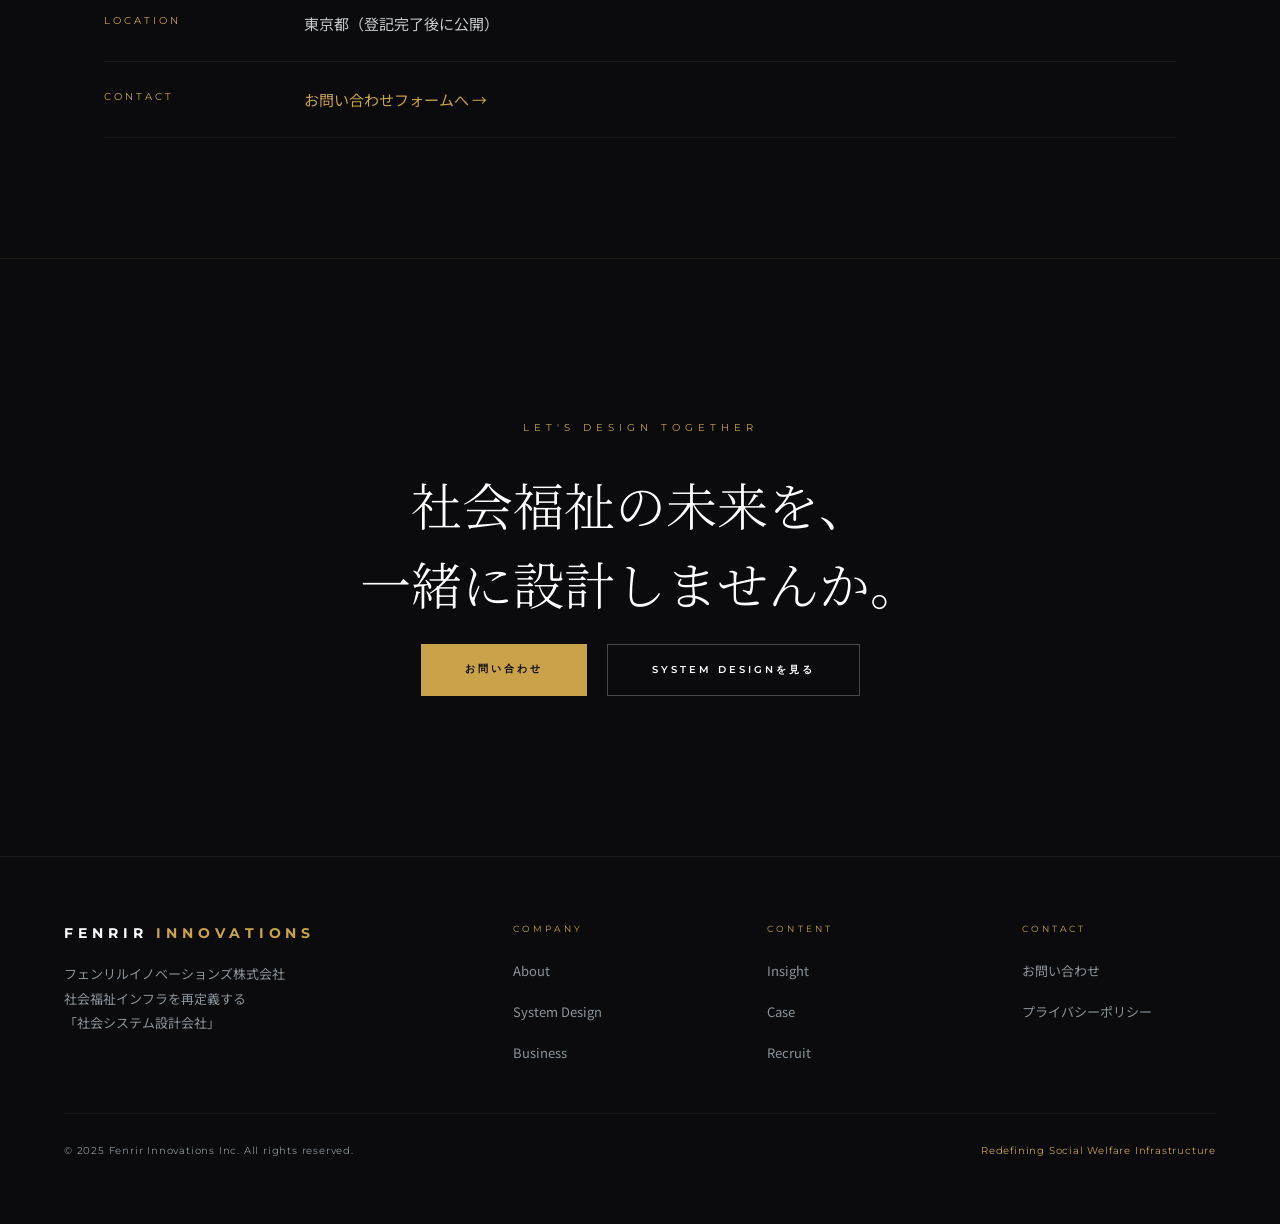
==== commit 5a04845b: "copy: 全体のテキストトーンを改善（硬い表現・ジャーゴンを平易に） - S2: 「崩壊の瀬戸際」→「静かに限界を迎えつつある」に変更 - Vision pillars: 「有機的に接続」「プロトコ" ====
--- a/about.html
+++ b/about.html
@@ -86,9 +86,9 @@
         これらは個別の問題ではなく、制度・組織・文化が複雑に絡み合った「構造問題」です。
       </p>
       <p>
-        この問題に対して、私たちは「対症療法」ではなく「構造介入」で応えます。
+        この問題に対して、私たちは症状への対処ではなく、問題が生まれる構造そのものを変えることで応えます。
         社会福祉法人同士をネットワーク化し、経営統合によって規模を持ち、
-        テクノロジーと制度設計の力で地域福祉のエコシステムを根本から再構築する。
+        テクノロジーと制度設計の力で地域福祉の仕組みを根本から再構築する。
         それが、フェンリルイノベーションズの存在理由です。
       </p>
     </div>
--- a/style.css
+++ b/style.css
@@ -115,7 +115,7 @@
   text-transform: uppercase; margin-bottom: 48px;
 }
 .hero-badge::before, .hero-badge::after { content: ''; display: block; width: 40px; height: 1px; background: var(--gold); }
-h1.hero-title { font-size: clamp(38px, 6vw, 76px); font-weight: 300; line-height: 1.35; margin-bottom: 32px; }
+h1.hero-title { font-size: clamp(38px, 6vw, 76px); font-weight: 300; line-height: 1.35; margin-bottom: 32px; text-wrap: balance; }
 h1.hero-title .g { color: var(--gold); }
 .hero-en {
   font-family: var(--font-en); font-size: clamp(11px,1.2vw,13px); letter-spacing: 0.3em;
@@ -178,9 +178,24 @@
    ============================================ */
 .s-stance { background: var(--black); }
 .s-stance .wrap { padding-top: 160px; padding-bottom: 160px; text-align: center; }
-.stance-text { font-size: clamp(22px,3.5vw,44px); font-weight: 300; line-height: 1.9; margin-bottom: 56px; }
-.del { color: var(--gray); text-decoration: line-through; text-decoration-color: var(--gold); }
-.aff { color: var(--gold); }
+.stance-text { margin-bottom: 56px; }
+.stance-neg {
+  font-size: clamp(14px, 1.6vw, 20px);
+  font-weight: 300;
+  color: var(--gray);
+  letter-spacing: 0.04em;
+  margin-bottom: 28px;
+  font-family: var(--font-serif);
+}
+.stance-pos {
+  font-size: clamp(28px, 4.5vw, 62px);
+  font-weight: 300;
+  color: var(--white);
+  line-height: 1.45;
+  font-family: var(--font-serif);
+  text-wrap: balance;
+}
+.stance-pos span { color: var(--gold); }
 .stance-body { max-width: 660px; margin: 0 auto; font-size: 15px; color: var(--silver); line-height: 2; }
 
 /* ============================================
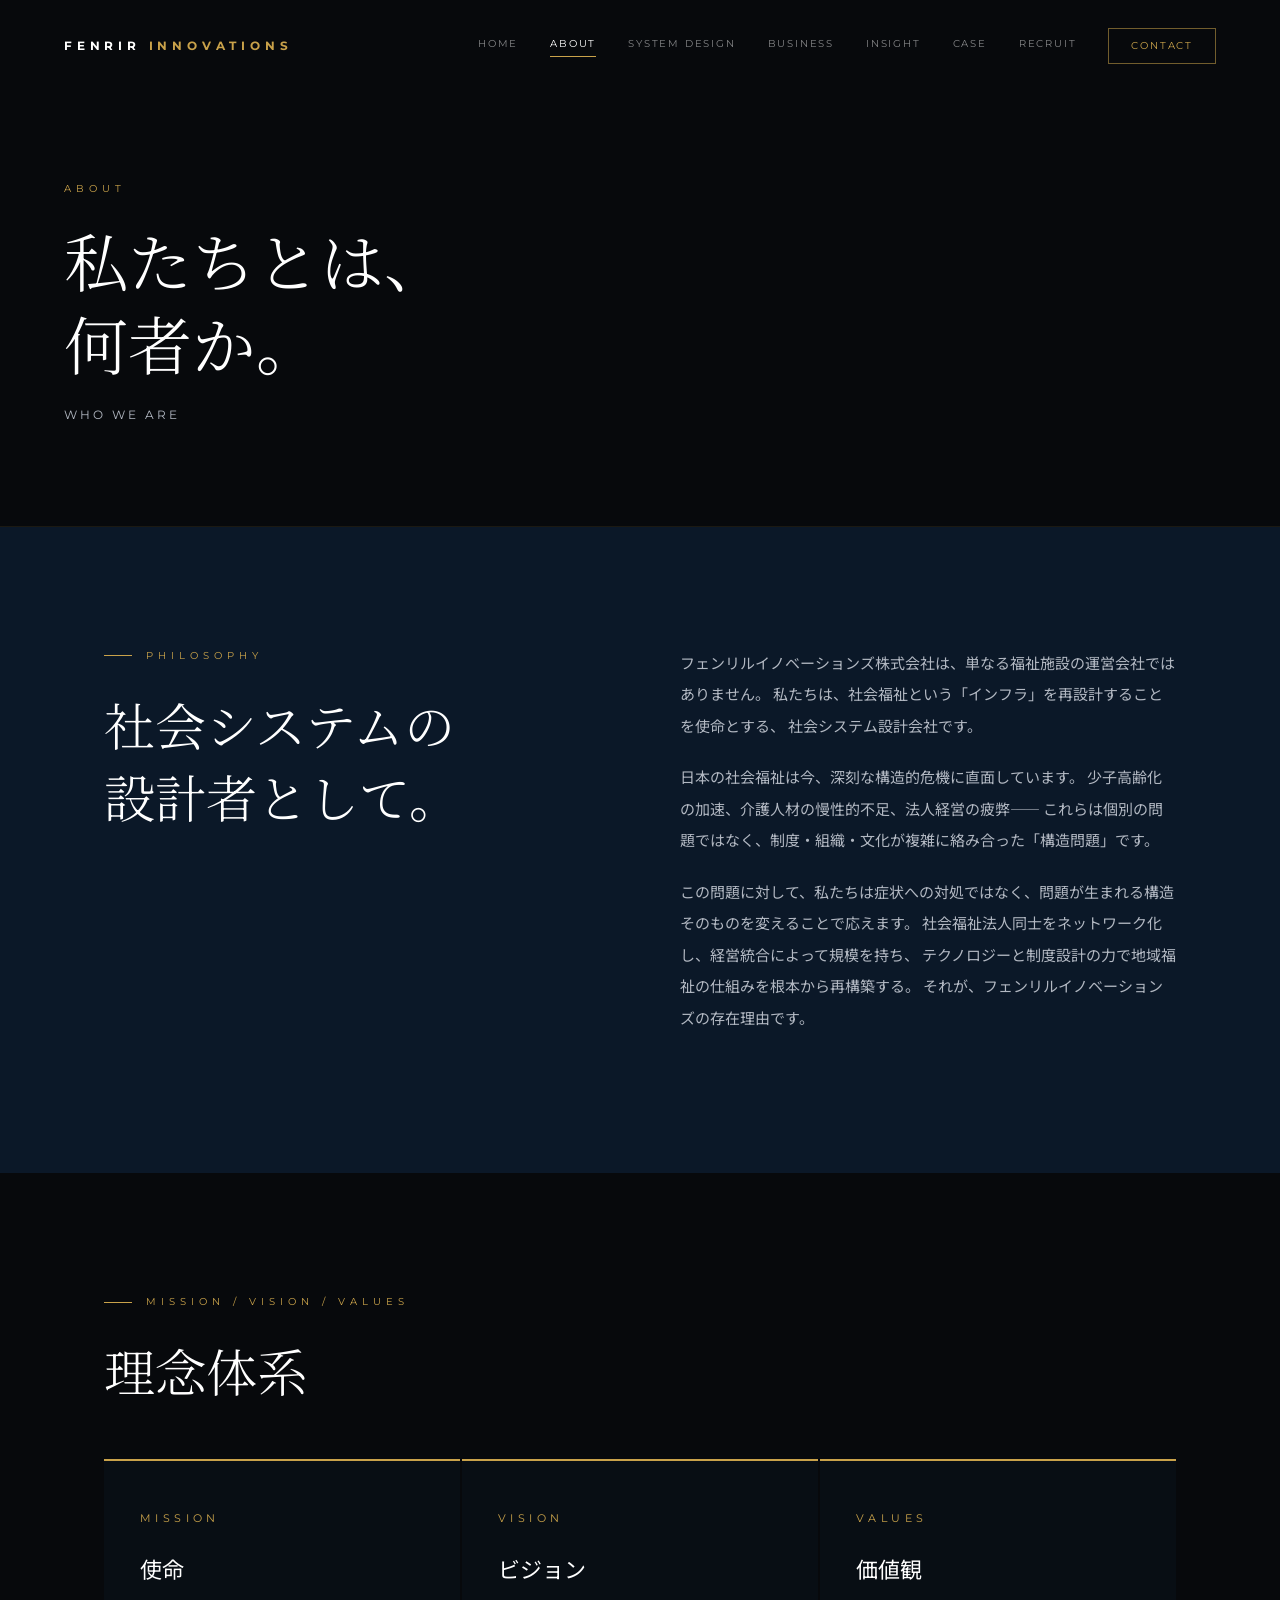
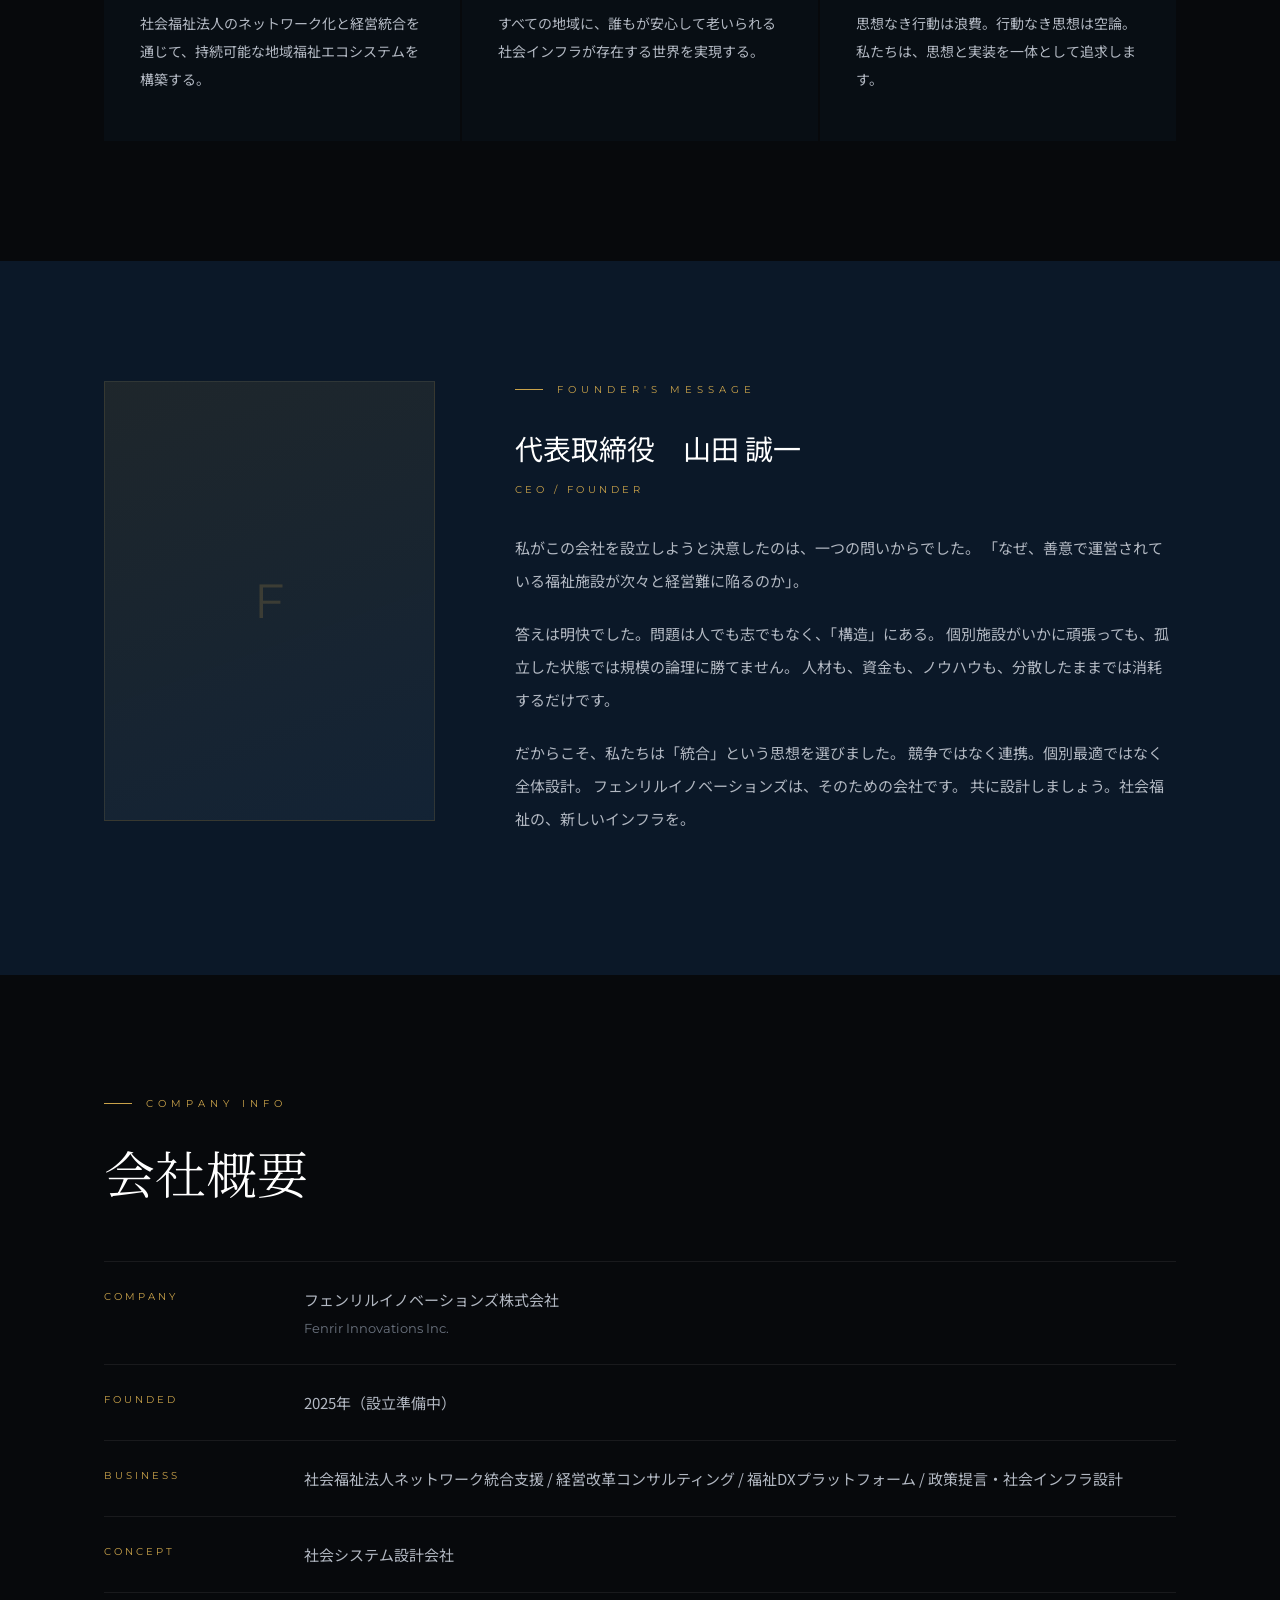
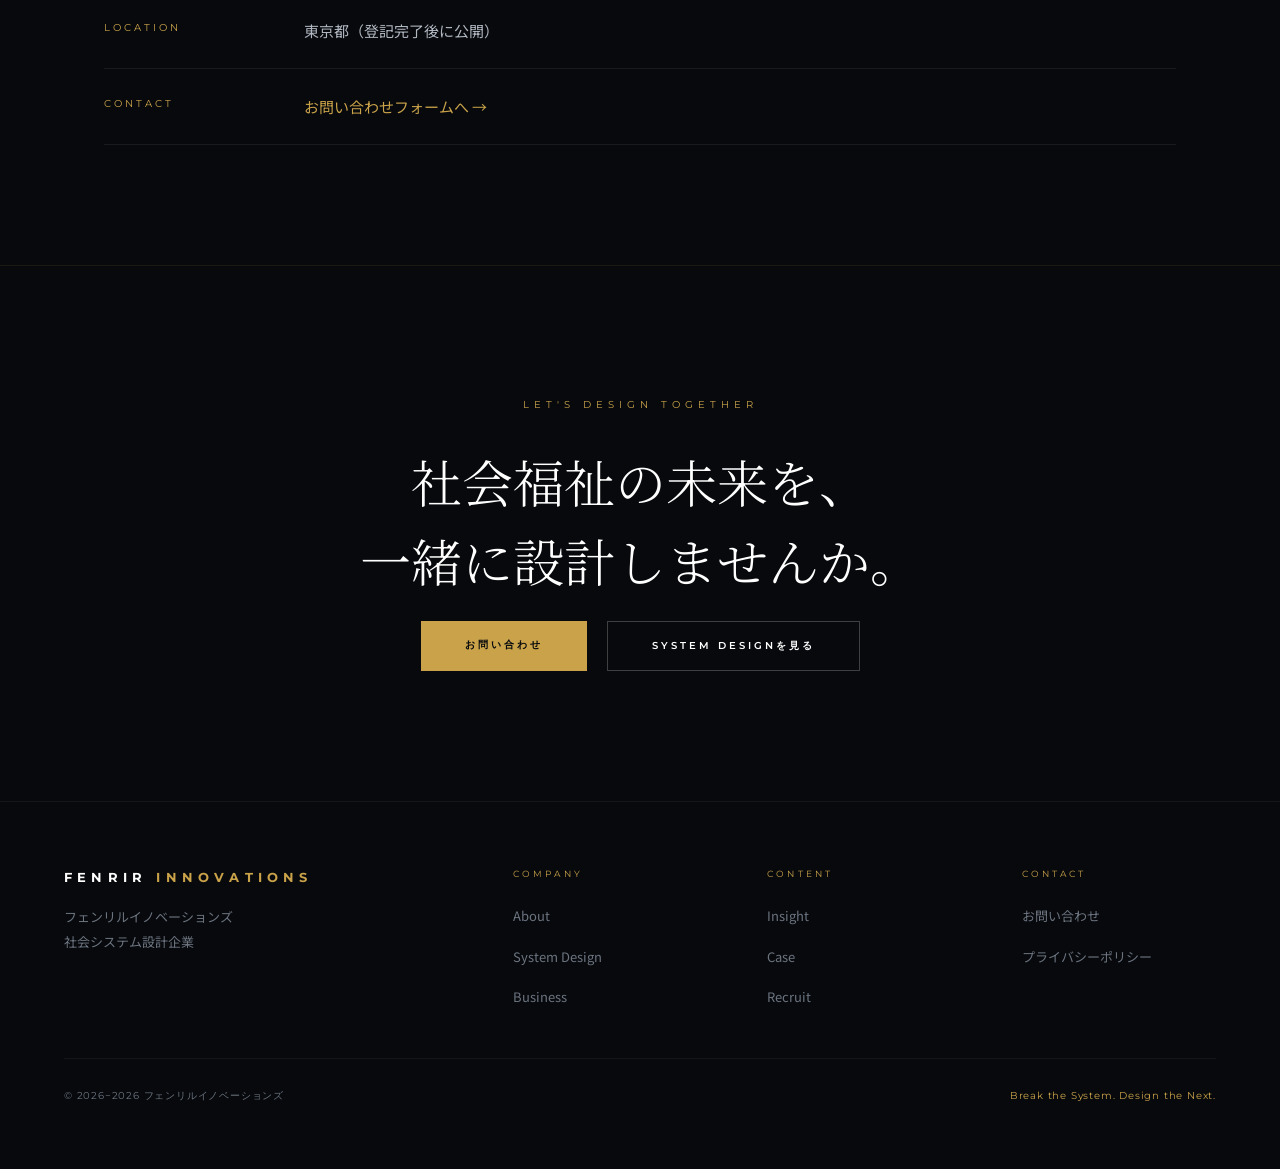
==== commit e259f931: "feat: サイト全体の更新およびデザイン設計書を削除 Co-Authored-By: Claude Sonnet 4.6 <noreply@anthropic.com>" ====
--- a/about.html
+++ b/about.html
@@ -41,7 +41,7 @@
   <a href="index.html" class="logo">FENRIR <span>INNOVATIONS</span></a>
   <nav>
     <a href="index.html">Home</a>
-    <a href="about.html" style="color:var(--gold);">About</a>
+    <a href="about.html" class="active">About</a>
     <a href="system-design.html">System Design</a>
     <a href="business.html">Business</a>
     <a href="insight.html">Insight</a>
@@ -200,15 +200,15 @@
   <div class="foot-inner">
     <div class="foot-brand">
       <a href="index.html" class="logo">FENRIR <span>INNOVATIONS</span></a>
-      <p>フェンリルイノベーションズ株式会社<br>社会福祉インフラを再定義する<br>「社会システム設計会社」</p>
+      <p>フェンリルイノベーションズ<br>社会システム設計企業</p>
     </div>
     <div><div class="foot-ttl">Company</div><ul class="foot-list"><li><a href="about.html">About</a></li><li><a href="system-design.html">System Design</a></li><li><a href="business.html">Business</a></li></ul></div>
     <div><div class="foot-ttl">Content</div><ul class="foot-list"><li><a href="insight.html">Insight</a></li><li><a href="case.html">Case</a></li><li><a href="recruit.html">Recruit</a></li></ul></div>
     <div><div class="foot-ttl">Contact</div><ul class="foot-list"><li><a href="contact.html">お問い合わせ</a></li><li><a href="#">プライバシーポリシー</a></li></ul></div>
   </div>
   <div class="foot-bottom">
-    <span class="foot-copy">© 2025 Fenrir Innovations Inc. All rights reserved.</span>
-    <span class="foot-copy" style="color:var(--gold);">Redefining Social Welfare Infrastructure</span>
+    <span class="foot-copy">© 2026−2026 フェンリルイノベーションズ</span>
+    <span class="foot-copy" style="color:var(--gold);">Break the System. Design the Next.</span>
   </div>
 </footer>
 <script src="script.js"></script>
--- a/style.css
+++ b/style.css
@@ -1,34 +1,31 @@
 /* ============================================
-   FENRIR INNOVATIONS - Corporate Site CSS
+   FENRIR INNOVATIONS — f-innov.jp
    ============================================ */
 
 *, *::before, *::after { margin: 0; padding: 0; box-sizing: border-box; }
 
 :root {
-  --black: #0B0B0D;
-  --dark-blue: #0F2A44;
-  --gold: #C9A24A;
-  --silver: #C6C9CE;
-  --ice-blue: #6FA3C8;
-  --gray: #8A939B;
-  --white: #FFFFFF;
-  --font-serif: 'Noto Serif JP', 'Georgia', serif;
-  --font-sans: 'Noto Sans JP', 'Helvetica Neue', sans-serif;
-  --font-en: 'Montserrat', sans-serif;
-  --ease: cubic-bezier(0.25, 0.46, 0.45, 0.94);
+  --black:   #07090C;
+  --navy:    #0B1828;
+  --gold:    #C9A24A;
+  --silver:  #B2B8C2;
+  --gray:    #6C7480;
+  --white:   #FFFFFF;
+  --ff-en:   'Montserrat', sans-serif;
+  --ff-jp:   'Noto Serif JP', serif;
+  --ff-body: 'Noto Sans JP', sans-serif;
+  --ease:    cubic-bezier(0.25, 0.46, 0.45, 0.94);
 }
 
 html { scroll-behavior: smooth; font-size: 16px; }
-
 body {
   background: var(--black);
   color: var(--white);
-  font-family: var(--font-sans);
+  font-family: var(--ff-body);
   line-height: 1.8;
   overflow-x: hidden;
 }
-
-h1, h2, h3, h4 { font-family: var(--font-serif); font-weight: 300; line-height: 1.4; }
+h1, h2, h3, h4 { font-family: var(--ff-jp); font-weight: 300; line-height: 1.4; }
 a { color: inherit; text-decoration: none; transition: 0.3s var(--ease); }
 img { max-width: 100%; display: block; }
 
@@ -36,54 +33,57 @@
    HEADER
    ============================================ */
 header {
-  position: fixed; top: 0; left: 0; width: 100%;
-  z-index: 1000;
+  position: fixed; top: 0; left: 0; width: 100%; z-index: 1000;
   padding: 28px 64px;
   display: flex; align-items: center; justify-content: space-between;
   transition: 0.4s var(--ease);
 }
 header.scrolled {
-  background: rgba(11,11,13,0.96);
-  backdrop-filter: blur(12px);
+  background: rgba(7, 9, 12, 0.95);
+  backdrop-filter: blur(14px);
   padding: 18px 64px;
-  border-bottom: 1px solid rgba(201,162,74,0.15);
+  border-bottom: 1px solid rgba(201, 162, 74, 0.12);
 }
 .logo {
-  font-family: var(--font-en); font-size: 13px; font-weight: 700;
-  letter-spacing: 0.35em; color: var(--white); text-transform: uppercase;
+  font-family: var(--ff-en); font-size: 12px; font-weight: 700;
+  letter-spacing: 0.4em; color: var(--white); text-transform: uppercase;
 }
 .logo span { color: var(--gold); }
 
-nav { display: flex; gap: 36px; align-items: center; }
+nav { display: flex; gap: 32px; align-items: center; }
 nav a {
-  font-family: var(--font-en); font-size: 10px; letter-spacing: 0.2em;
-  text-transform: uppercase; color: var(--silver);
+  font-family: var(--ff-en); font-size: 10px; letter-spacing: 0.18em;
+  text-transform: uppercase; color: rgba(255,255,255,0.5);
   position: relative; padding-bottom: 4px;
 }
 nav a::after {
   content: ''; position: absolute; bottom: 0; left: 0;
   width: 0; height: 1px; background: var(--gold); transition: 0.3s var(--ease);
 }
-nav a:hover { color: var(--white); }
-nav a:hover::after { width: 100%; }
+nav a:hover, nav a.active { color: var(--white); }
+nav a:hover::after, nav a.active::after { width: 100%; }
 .nav-cta {
-  border: 1px solid var(--gold) !important; color: var(--gold) !important;
-  padding: 8px 20px !important; padding-bottom: 8px !important;
+  border: 1px solid rgba(201,162,74,0.55) !important;
+  color: var(--gold) !important;
+  padding: 8px 22px !important; padding-bottom: 8px !important;
 }
 .nav-cta::after { display: none !important; }
 .nav-cta:hover { background: var(--gold); color: var(--black) !important; }
 
 .hamburger { display: none; flex-direction: column; gap: 6px; cursor: pointer; z-index: 1001; }
-.hamburger span { display: block; width: 24px; height: 1px; background: var(--white); transition: 0.3s var(--ease); }
+.hamburger span { display: block; width: 24px; height: 1px; background: var(--white); transition: 0.3s; }
 
 .mobile-nav {
   display: none; position: fixed; inset: 0;
-  background: rgba(11,11,13,0.98);
-  flex-direction: column; align-items: center; justify-content: center; gap: 36px;
-  z-index: 999; opacity: 0; pointer-events: none; transition: 0.4s var(--ease);
+  background: rgba(7,9,12,0.98);
+  flex-direction: column; align-items: center; justify-content: center;
+  gap: 40px; z-index: 999; opacity: 0; pointer-events: none; transition: 0.4s var(--ease);
 }
 .mobile-nav.open { opacity: 1; pointer-events: all; }
-.mobile-nav a { font-family: var(--font-en); font-size: 18px; letter-spacing: 0.3em; text-transform: uppercase; color: var(--silver); }
+.mobile-nav a {
+  font-family: var(--ff-en); font-size: 16px; letter-spacing: 0.3em;
+  text-transform: uppercase; color: rgba(255,255,255,0.55);
+}
 .mobile-nav a:hover { color: var(--gold); }
 
 /* ============================================
@@ -92,350 +92,507 @@
 .hero {
   position: relative; height: 100vh; min-height: 700px;
   display: flex; align-items: center; justify-content: center;
-  background: var(--black); overflow: hidden;
-}
-.hero-bg {
-  position: absolute; inset: 0;
+  overflow: hidden;
+}
+.hero-video {
+  position: absolute; inset: 0; width: 100%; height: 100%;
+  object-fit: cover; opacity: 0.38; z-index: 0; pointer-events: none;
+}
+.hero-overlay {
+  position: absolute; inset: 0; z-index: 1;
   background:
-    radial-gradient(ellipse 60% 80% at 65% 40%, rgba(15,42,68,0.7) 0%, transparent 70%),
-    radial-gradient(ellipse 40% 60% at 20% 70%, rgba(201,162,74,0.04) 0%, transparent 60%);
+    linear-gradient(to bottom, rgba(7,9,12,0.55) 0%, rgba(7,9,12,0.08) 50%, rgba(7,9,12,0.75) 100%),
+    radial-gradient(ellipse 70% 80% at 58% 40%, rgba(11,24,40,0.75) 0%, transparent 70%);
 }
 .hero-grid {
-  position: absolute; inset: 0;
+  position: absolute; inset: 0; z-index: 2;
   background-image:
-    linear-gradient(rgba(201,162,74,0.04) 1px, transparent 1px),
-    linear-gradient(90deg, rgba(201,162,74,0.04) 1px, transparent 1px);
+    linear-gradient(rgba(201,162,74,0.035) 1px, transparent 1px),
+    linear-gradient(90deg, rgba(201,162,74,0.035) 1px, transparent 1px);
   background-size: 80px 80px;
-  mask-image: radial-gradient(ellipse at center, black 30%, transparent 70%);
-}
-.hero-content { position: relative; text-align: center; max-width: 860px; padding: 0 40px; }
-.hero-badge {
-  display: inline-flex; align-items: center; gap: 16px;
-  font-family: var(--font-en); font-size: 10px; letter-spacing: 0.5em; color: var(--gold);
-  text-transform: uppercase; margin-bottom: 48px;
-}
-.hero-badge::before, .hero-badge::after { content: ''; display: block; width: 40px; height: 1px; background: var(--gold); }
-h1.hero-title { font-size: clamp(38px, 6vw, 76px); font-weight: 300; line-height: 1.35; margin-bottom: 32px; text-wrap: balance; }
-h1.hero-title .g { color: var(--gold); }
-.hero-en {
-  font-family: var(--font-en); font-size: clamp(11px,1.2vw,13px); letter-spacing: 0.3em;
-  color: var(--silver); margin-bottom: 60px; text-transform: uppercase;
-}
-.hero-btns { display: flex; gap: 20px; justify-content: center; flex-wrap: wrap; }
-.btn {
-  display: inline-block; padding: 16px 44px;
-  font-family: var(--font-en); font-size: 10px; letter-spacing: 0.3em; text-transform: uppercase; font-weight: 600;
-  transition: 0.3s var(--ease);
-}
-.btn-gold { background: var(--gold); color: var(--black); }
-.btn-gold:hover { background: var(--white); transform: translateY(-2px); }
-.btn-line { border: 1px solid rgba(255,255,255,0.25); color: var(--white); }
-.btn-line:hover { border-color: var(--gold); color: var(--gold); }
+  mask-image: radial-gradient(ellipse at center, black 20%, transparent 70%);
+}
+.hero-content {
+  position: relative; z-index: 3; text-align: center;
+  max-width: 920px; padding: 0 40px;
+}
+.hero-eyebrow {
+  font-family: var(--ff-en); font-size: 10px; letter-spacing: 0.5em;
+  color: var(--gold); text-transform: uppercase; margin-bottom: 48px;
+  display: flex; align-items: center; justify-content: center; gap: 20px;
+}
+.hero-eyebrow::before, .hero-eyebrow::after {
+  content: ''; display: block; width: 36px; height: 1px; background: var(--gold);
+}
+.hero-main {
+  font-size: clamp(48px, 8vw, 100px); font-weight: 300;
+  line-height: 1.15; margin-bottom: 32px; letter-spacing: -0.01em;
+}
+.hero-sub {
+  font-size: clamp(13px, 1.4vw, 16px); color: var(--silver);
+  line-height: 2.1; margin-bottom: 20px; letter-spacing: 0.02em;
+}
+.hero-tagline {
+  font-family: var(--ff-en); font-size: clamp(9px, 0.9vw, 11px);
+  letter-spacing: 0.45em; color: rgba(201,162,74,0.65);
+  text-transform: uppercase; margin-bottom: 60px;
+}
+.hero-cta { display: flex; gap: 20px; justify-content: center; flex-wrap: wrap; }
+
+.btn-primary {
+  display: inline-block; padding: 15px 46px;
+  background: var(--gold); color: var(--black);
+  font-family: var(--ff-en); font-size: 10px; letter-spacing: 0.3em;
+  text-transform: uppercase; font-weight: 600; transition: 0.3s var(--ease);
+}
+.btn-primary:hover { background: var(--white); transform: translateY(-2px); }
+
+.btn-ghost {
+  display: inline-block; padding: 15px 46px;
+  border: 1px solid rgba(255,255,255,0.2); color: var(--white);
+  font-family: var(--ff-en); font-size: 10px; letter-spacing: 0.3em;
+  text-transform: uppercase; transition: 0.3s var(--ease);
+}
+.btn-ghost:hover { border-color: var(--gold); color: var(--gold); }
+
 .hero-scroll {
   position: absolute; bottom: 44px; left: 50%; transform: translateX(-50%);
-  display: flex; flex-direction: column; align-items: center; gap: 10px;
-  font-family: var(--font-en); font-size: 9px; letter-spacing: 0.4em; color: var(--gray); text-transform: uppercase;
-}
-.scroll-line { width: 1px; height: 60px; background: linear-gradient(to bottom, var(--gold), transparent); animation: pulse 2s ease-in-out infinite; }
+  z-index: 3; display: flex; flex-direction: column; align-items: center; gap: 12px;
+  font-family: var(--ff-en); font-size: 9px; letter-spacing: 0.4em;
+  color: var(--gray); text-transform: uppercase;
+}
+.scroll-line {
+  width: 1px; height: 60px;
+  background: linear-gradient(to bottom, var(--gold), transparent);
+  animation: pulse 2s ease-in-out infinite;
+}
 @keyframes pulse { 0%,100%{opacity:0.3} 50%{opacity:1} }
 
 /* ============================================
    SECTION COMMON
    ============================================ */
-.s-label {
-  font-family: var(--font-en); font-size: 10px; letter-spacing: 0.5em; color: var(--gold);
-  text-transform: uppercase; margin-bottom: 20px;
+.container { max-width: 1200px; margin: 0 auto; padding: 0 64px; }
+
+.sec-label {
+  font-family: var(--ff-en); font-size: 10px; letter-spacing: 0.5em;
+  color: var(--gold); text-transform: uppercase; margin-bottom: 24px;
   display: flex; align-items: center; gap: 14px;
 }
-.s-label::before { content: ''; display: block; width: 28px; height: 1px; background: var(--gold); }
-.s-title { font-size: clamp(28px,4vw,52px); font-weight: 300; line-height: 1.45; margin-bottom: 20px; }
-.s-divider { width: 52px; height: 1px; background: var(--gold); margin: 28px 0; }
-.s-body { font-size: 15px; color: var(--silver); line-height: 2; }
-.wrap { max-width: 1200px; margin: 0 auto; padding: 0 64px; }
-.link-arrow {
-  display: inline-flex; align-items: center; gap: 12px;
-  font-family: var(--font-en); font-size: 10px; letter-spacing: 0.3em; text-transform: uppercase; color: var(--gold);
-}
-.link-arrow::after { content: '→'; transition: 0.3s var(--ease); }
-.link-arrow:hover::after { transform: translateX(6px); }
-
-/* ============================================
-   CHALLENGE
-   ============================================ */
-.s-challenge { background: var(--dark-blue); }
-.s-challenge .wrap { padding-top: 120px; padding-bottom: 120px; }
-.challenge-quote { font-size: clamp(22px,3.5vw,44px); font-weight: 300; line-height: 1.7; max-width: 780px; margin-bottom: 80px; }
-.challenge-quote em { color: var(--gold); font-style: normal; }
-.stats { display: grid; grid-template-columns: repeat(3,1fr); gap: 2px; }
-.stat { background: rgba(255,255,255,0.03); padding: 48px 40px; border-top: 1px solid rgba(201,162,74,0.3); transition: 0.3s var(--ease); }
-.stat:hover { background: rgba(201,162,74,0.05); }
-.stat-n { font-family: var(--font-en); font-size: clamp(40px,5vw,64px); font-weight: 300; color: var(--gold); line-height: 1; margin-bottom: 12px; }
-.stat-u { font-size: 22px; }
-.stat-l { font-size: 13px; color: var(--silver); line-height: 1.7; }
-
-/* ============================================
-   STANCE
-   ============================================ */
-.s-stance { background: var(--black); }
-.s-stance .wrap { padding-top: 160px; padding-bottom: 160px; text-align: center; }
-.stance-text { margin-bottom: 56px; }
-.stance-neg {
-  font-size: clamp(14px, 1.6vw, 20px);
-  font-weight: 300;
-  color: var(--gray);
-  letter-spacing: 0.04em;
-  margin-bottom: 28px;
-  font-family: var(--font-serif);
-}
-.stance-pos {
-  font-size: clamp(28px, 4.5vw, 62px);
-  font-weight: 300;
-  color: var(--white);
-  line-height: 1.45;
-  font-family: var(--font-serif);
-  text-wrap: balance;
-}
-.stance-pos span { color: var(--gold); }
-.stance-body { max-width: 660px; margin: 0 auto; font-size: 15px; color: var(--silver); line-height: 2; }
-
-/* ============================================
-   VISION
-   ============================================ */
-.s-vision { background: var(--dark-blue); }
-.s-vision .wrap { padding-top: 120px; padding-bottom: 120px; display: grid; grid-template-columns: 1fr 1fr; gap: 80px; align-items: center; }
-.vision-pillars { display: flex; flex-direction: column; gap: 2px; }
-.v-pillar {
-  padding: 30px 36px; background: rgba(11,11,13,0.4);
-  border-left: 2px solid transparent; transition: 0.3s var(--ease); cursor: default;
-}
-.v-pillar:hover { border-left-color: var(--gold); background: rgba(11,11,13,0.65); }
-.v-num { font-family: var(--font-en); font-size: 10px; color: var(--gold); letter-spacing: 0.3em; margin-bottom: 10px; }
-.v-name { font-size: 16px; margin-bottom: 6px; }
-.v-desc { font-size: 13px; color: var(--silver); }
+.sec-label::before { content: ''; display: block; width: 28px; height: 1px; background: var(--gold); }
+
+.sec-heading {
+  font-size: clamp(28px, 4vw, 54px); font-weight: 300; line-height: 1.4; margin-bottom: 20px;
+}
+.sec-heading.center { text-align: center; }
+
+.sec-divider { width: 48px; height: 1px; background: var(--gold); margin: 28px 0; }
+.sec-body { font-size: 15px; color: var(--silver); line-height: 2.1; }
+
+.sec-row {
+  display: flex; justify-content: space-between; align-items: flex-end;
+  flex-wrap: wrap; gap: 16px; margin-bottom: 48px;
+}
+
+.link-more {
+  display: inline-flex; align-items: center; gap: 10px;
+  font-family: var(--ff-en); font-size: 10px; letter-spacing: 0.3em;
+  text-transform: uppercase; color: var(--gold);
+}
+.link-more::after { content: '→'; transition: 0.3s var(--ease); }
+.link-more:hover::after { transform: translateX(6px); }
+
+/* ============================================
+   SOCIAL ISSUES
+   ============================================ */
+.s-issues { background: var(--navy); }
+.s-issues .container { padding-top: 120px; padding-bottom: 120px; }
+
+.stat-row { display: grid; grid-template-columns: repeat(3, 1fr); gap: 2px; margin: 60px 0 48px; }
+.stat-card {
+  padding: 48px 40px;
+  background: rgba(7,9,12,0.4);
+  border-top: 1px solid rgba(201,162,74,0.22);
+  transition: 0.3s var(--ease);
+}
+.stat-card:hover { background: rgba(201,162,74,0.05); }
+.stat-num {
+  font-family: var(--ff-en); font-size: clamp(48px, 6vw, 76px);
+  font-weight: 300; color: var(--gold); line-height: 1; margin-bottom: 14px;
+}
+.stat-sfx { font-size: 28px; }
+.stat-desc { font-size: 13px; color: var(--silver); line-height: 1.85; }
+
+/* ============================================
+   PHILOSOPHY
+   ============================================ */
+.s-philosophy { background: var(--black); }
+.s-philosophy .container { padding-top: 160px; padding-bottom: 160px; text-align: center; }
+.s-philosophy .sec-label { justify-content: center; }
+
+.phi-block { margin-bottom: 48px; }
+.phi-neg {
+  font-family: var(--ff-jp); font-size: clamp(14px, 1.8vw, 22px);
+  color: var(--gray); font-weight: 300; margin-bottom: 20px; letter-spacing: 0.05em;
+}
+.phi-pos {
+  font-family: var(--ff-jp); font-size: clamp(32px, 5.5vw, 72px);
+  font-weight: 300; line-height: 1.35;
+}
+.phi-pos span { color: var(--gold); }
+
+.phi-sub {
+  display: inline-block;
+  font-family: var(--ff-jp); font-size: clamp(14px, 1.8vw, 22px);
+  color: rgba(255,255,255,0.45); font-weight: 300;
+  border: 1px solid rgba(255,255,255,0.1); padding: 12px 36px;
+  letter-spacing: 0.12em; margin-bottom: 64px;
+}
+.phi-body {
+  max-width: 680px; margin: 0 auto;
+  font-size: 15px; color: var(--silver); line-height: 2.2;
+}
 
 /* ============================================
    SYSTEM DESIGN
    ============================================ */
-.s-system { background: var(--black); }
-.s-system .wrap { padding-top: 160px; padding-bottom: 160px; }
-.system-head { display: grid; grid-template-columns: 1fr 1fr; gap: 80px; margin-bottom: 80px; align-items: center; }
-.diagram-wrap { display: flex; align-items: center; justify-content: center; height: 360px; }
-.diagram {
-  position: relative; width: 200px; height: 200px;
-  display: flex; align-items: center; justify-content: center;
-}
-.ring {
-  position: absolute; border-radius: 50%; border: 1px solid rgba(201,162,74,0.25);
-  top: 50%; left: 50%; transform: translate(-50%,-50%);
-}
-.ring:nth-child(1){width:80px;height:80px;background:rgba(201,162,74,0.12);border-color:var(--gold);}
-.ring:nth-child(2){width:140px;height:140px;animation:spin 20s linear infinite;}
-.ring:nth-child(3){width:200px;height:200px;animation:spin 30s linear infinite reverse;}
-.ring:nth-child(4){width:280px;height:280px;border-color:rgba(111,163,200,0.15);}
-.ring:nth-child(5){width:360px;height:360px;border-color:rgba(201,162,74,0.07);}
-.ring-text {
-  position: absolute; top:50%; left:50%; transform:translate(-50%,-50%);
-  font-family: var(--font-en); font-size: 9px; letter-spacing: 0.25em; color: var(--gold);
-  text-align: center; text-transform: uppercase; line-height: 1.7; z-index: 2;
-}
-@keyframes spin {from{transform:translate(-50%,-50%)rotate(0deg)}to{transform:translate(-50%,-50%)rotate(360deg)}}
-.nodes { display: grid; grid-template-columns: repeat(2,1fr); gap: 2px; }
-.node {
-  padding: 32px 36px; background: rgba(15,42,68,0.25);
-  border-top: 1px solid rgba(201,162,74,0.18); transition: 0.3s var(--ease);
-}
-.node:hover { background: rgba(15,42,68,0.55); }
-.node-tag { font-family: var(--font-en); font-size: 9px; letter-spacing: 0.3em; color: var(--gold); text-transform: uppercase; margin-bottom: 14px; }
-.node-title { font-size: 16px; margin-bottom: 8px; }
-.node-desc { font-size: 13px; color: var(--silver); line-height: 1.75; }
-
-/* ============================================
-   BUSINESS
-   ============================================ */
-.s-business { background: var(--dark-blue); }
-.s-business .wrap { padding-top: 120px; padding-bottom: 120px; }
-.biz-grid { display: grid; grid-template-columns: repeat(4,1fr); gap: 2px; margin-top: 52px; }
+.s-system { background: var(--navy); }
+.s-system .container { padding-top: 120px; padding-bottom: 120px; }
+
+.sys-layout { display: grid; grid-template-columns: 1fr 1fr; gap: 80px; align-items: start; }
+.sys-left .link-more { margin-top: 36px; display: inline-flex; }
+
+.sys-pillars { display: flex; flex-direction: column; gap: 2px; }
+.pillar {
+  padding: 32px 36px; background: rgba(7,9,12,0.45);
+  border-left: 2px solid transparent; transition: 0.3s var(--ease);
+}
+.pillar:hover { border-left-color: var(--gold); background: rgba(7,9,12,0.7); }
+.pillar-num { font-family: var(--ff-en); font-size: 9px; letter-spacing: 0.3em; color: var(--gold); margin-bottom: 6px; }
+.pillar-en { font-family: var(--ff-en); font-size: 9px; letter-spacing: 0.25em; color: var(--gray); text-transform: uppercase; margin-bottom: 12px; }
+.pillar-title { font-size: 17px; margin-bottom: 8px; }
+.pillar-body { font-size: 13px; color: var(--silver); line-height: 1.8; }
+
+/* ============================================
+   FENRIR MODEL
+   ============================================ */
+.s-model { background: var(--black); }
+.s-model .container { padding-top: 120px; padding-bottom: 120px; }
+.s-model .sec-label { justify-content: center; }
+
+.model-sub {
+  text-align: center; font-size: 14px; color: var(--gray);
+  letter-spacing: 0.04em; margin-bottom: 64px;
+}
+
+.model-steps {
+  display: grid; grid-template-columns: repeat(5, 1fr);
+  border-top: 1px solid rgba(201,162,74,0.15);
+}
+.model-step {
+  padding: 40px 24px;
+  border-right: 1px solid rgba(255,255,255,0.05);
+  transition: 0.3s var(--ease); position: relative;
+}
+.model-step:last-child { border-right: none; }
+.model-step:hover { background: rgba(201,162,74,0.04); }
+
+.step-num {
+  font-family: var(--ff-en); font-size: 9px; letter-spacing: 0.35em;
+  color: var(--gold); margin-bottom: 12px;
+}
+.step-en {
+  font-family: var(--ff-en); font-size: 8px; letter-spacing: 0.2em;
+  color: var(--gray); text-transform: uppercase; margin-bottom: 16px;
+}
+.step-title { font-size: 15px; margin-bottom: 12px; font-family: var(--ff-jp); font-weight: 300; }
+.step-body { font-size: 12px; color: var(--silver); line-height: 1.85; }
+
+/* ============================================
+   BUSINESS UNITS
+   ============================================ */
+.s-business { background: var(--navy); }
+.s-business .container { padding-top: 120px; padding-bottom: 120px; }
+
+.biz-grid { display: grid; grid-template-columns: repeat(4, 1fr); gap: 2px; margin-top: 52px; }
 .biz-card {
-  background: rgba(11,11,13,0.5); padding: 48px 28px;
+  background: rgba(7,9,12,0.5); padding: 48px 28px;
   border-top: 2px solid transparent; transition: 0.3s var(--ease);
-}
-.biz-card:hover { border-top-color: var(--gold); background: rgba(11,11,13,0.8); transform: translateY(-4px); }
-.biz-num { font-family: var(--font-en); font-size: 10px; color: var(--gold); letter-spacing: 0.3em; margin-bottom: 20px; }
-.biz-en { font-family: var(--font-en); font-size: 9px; letter-spacing: 0.2em; color: var(--gray); text-transform: uppercase; margin-bottom: 16px; }
-.biz-title { font-size: 17px; line-height: 1.55; margin-bottom: 16px; }
-.biz-desc { font-size: 13px; color: var(--silver); line-height: 1.8; }
-
-/* ============================================
-   NUMBERS
-   ============================================ */
-.s-numbers { background: var(--black); border-top: 1px solid rgba(201,162,74,0.12); border-bottom: 1px solid rgba(201,162,74,0.12); }
-.s-numbers .wrap { padding-top: 90px; padding-bottom: 90px; display: grid; grid-template-columns: repeat(4,1fr); }
-.num-item { padding: 40px 36px; border-right: 1px solid rgba(255,255,255,0.06); text-align: center; }
-.num-item:last-child { border-right: none; }
-.num-val { font-family: var(--font-en); font-size: clamp(36px,4vw,56px); font-weight: 300; color: var(--gold); line-height: 1; margin-bottom: 6px; }
-.num-sfx { font-size: 18px; color: var(--silver); }
-.num-lbl { font-size: 12px; color: var(--gray); letter-spacing: 0.05em; margin-top: 10px; line-height: 1.5; }
-
-/* ============================================
-   INSIGHT
-   ============================================ */
-.s-insight { background: var(--dark-blue); }
-.s-insight .wrap { padding-top: 120px; padding-bottom: 120px; }
-.insight-head { display: flex; justify-content: space-between; align-items: flex-end; flex-wrap: wrap; gap: 16px; margin-bottom: 48px; }
-.insight-grid { display: grid; grid-template-columns: 2fr 1fr 1fr; gap: 2px; }
-.i-card { background: rgba(11,11,13,0.45); overflow: hidden; transition: 0.3s var(--ease); cursor: pointer; }
-.i-card:hover { background: rgba(11,11,13,0.75); transform: translateY(-4px); }
-.i-img {
-  height: 180px; position: relative; overflow: hidden;
-  background: linear-gradient(135deg, rgba(201,162,74,0.08), rgba(111,163,200,0.08));
-  display: flex; align-items: center; justify-content: center;
-}
-.i-img::after { content: ''; position: absolute; inset: 0; background: linear-gradient(to bottom, transparent 40%, rgba(11,11,13,0.8)); }
-.i-card.feat .i-img { height: 260px; }
-.i-icon { font-family: var(--font-en); font-size: 32px; color: rgba(201,162,74,0.2); letter-spacing: 0.1em; }
-.i-body { padding: 28px; }
-.i-tag { font-family: var(--font-en); font-size: 9px; letter-spacing: 0.3em; color: var(--gold); text-transform: uppercase; margin-bottom: 10px; }
-.i-ttl { font-size: 15px; line-height: 1.65; margin-bottom: 10px; }
-.i-card.feat .i-ttl { font-size: 19px; }
-.i-date { font-family: var(--font-en); font-size: 10px; color: var(--gray); }
-
-/* ============================================
-   CASE
+  display: flex; flex-direction: column;
+}
+.biz-card:hover { border-top-color: var(--gold); transform: translateY(-4px); }
+.biz-num { font-family: var(--ff-en); font-size: 10px; color: var(--gold); letter-spacing: 0.3em; margin-bottom: 20px; }
+.biz-en { font-family: var(--ff-en); font-size: 9px; letter-spacing: 0.18em; color: var(--gray); text-transform: uppercase; margin-bottom: 14px; }
+.biz-title { font-size: 22px; font-family: var(--ff-jp); font-weight: 300; margin-bottom: 16px; }
+.biz-body { font-size: 13px; color: var(--silver); line-height: 1.9; flex: 1; margin-bottom: 24px; }
+.biz-link { font-family: var(--ff-en); font-size: 9px; letter-spacing: 0.2em; color: var(--gold); margin-top: auto; }
+.biz-link:hover { opacity: 0.7; }
+
+/* ============================================
+   CASE & RESULTS
    ============================================ */
 .s-case { background: var(--black); }
-.s-case .wrap { padding-top: 120px; padding-bottom: 120px; }
-.case-head { display: flex; justify-content: space-between; align-items: flex-end; flex-wrap: wrap; gap: 16px; margin-bottom: 48px; }
+.s-case .container { padding-top: 120px; padding-bottom: 120px; }
+
 .case-list { display: flex; flex-direction: column; gap: 2px; }
 .case-item {
   display: grid; grid-template-columns: 56px 1fr auto;
   gap: 36px; align-items: center; padding: 30px 40px;
-  background: rgba(15,42,68,0.18); border-left: 2px solid transparent; transition: 0.3s var(--ease); cursor: pointer;
-}
-.case-item:hover { border-left-color: var(--gold); background: rgba(15,42,68,0.4); }
-.case-num { font-family: var(--font-en); font-size: 10px; color: var(--gold); letter-spacing: 0.2em; }
-.case-tag { font-family: var(--font-en); font-size: 9px; letter-spacing: 0.2em; color: var(--ice-blue); text-transform: uppercase; margin-bottom: 8px; }
-.case-ttl { font-size: 16px; }
-.case-arr { color: var(--gold); font-size: 20px; opacity: 0; transform: translateX(-10px); transition: 0.3s var(--ease); }
+  background: rgba(11,24,40,0.2);
+  border-left: 2px solid transparent; transition: 0.3s var(--ease); cursor: pointer;
+}
+.case-item:hover { border-left-color: var(--gold); background: rgba(11,24,40,0.5); }
+.case-num { font-family: var(--ff-en); font-size: 10px; color: var(--gold); letter-spacing: 0.22em; }
+.case-tag { font-family: var(--ff-en); font-size: 9px; letter-spacing: 0.2em; color: #5E9EC4; text-transform: uppercase; margin-bottom: 8px; }
+.case-title { font-size: 16px; }
+.case-arr { color: var(--gold); font-size: 20px; opacity: 0; transform: translateX(-8px); transition: 0.3s var(--ease); }
 .case-item:hover .case-arr { opacity: 1; transform: translateX(0); }
 
 /* ============================================
-   RECRUIT
-   ============================================ */
-.s-recruit { background: var(--dark-blue); }
-.s-recruit .wrap { padding-top: 120px; padding-bottom: 120px; display: grid; grid-template-columns: 1fr 1fr; gap: 80px; align-items: center; }
-.rec-text p { font-size: 15px; color: var(--silver); line-height: 2; margin-bottom: 36px; }
-.rec-pos { display: flex; flex-direction: column; gap: 2px; }
-.rec-item {
-  display: flex; justify-content: space-between; align-items: center;
-  padding: 26px 32px; background: rgba(11,11,13,0.4);
-  border-top: 1px solid rgba(201,162,74,0.18); cursor: pointer; transition: 0.3s var(--ease);
-}
-.rec-item:hover { background: rgba(11,11,13,0.7); }
-.rec-type { font-family: var(--font-en); font-size: 9px; letter-spacing: 0.2em; color: var(--gold); text-transform: uppercase; margin-bottom: 4px; }
-.rec-name { font-size: 14px; }
-.rec-arr { color: var(--gold); transition: 0.3s var(--ease); }
-.rec-item:hover .rec-arr { transform: translateX(4px); }
-
-/* ============================================
-   CONTACT CTA
-   ============================================ */
-.s-cta { background: var(--black); border-top: 1px solid rgba(201,162,74,0.12); }
-.s-cta .wrap { padding-top: 160px; padding-bottom: 160px; text-align: center; }
-.cta-en { font-family: var(--font-en); font-size: 10px; letter-spacing: 0.5em; color: var(--gold); text-transform: uppercase; margin-bottom: 28px; }
-.cta-title { font-size: clamp(28px,4vw,52px); font-weight: 300; line-height: 1.55; margin-bottom: 20px; }
-.cta-sub { font-size: 15px; color: var(--silver); margin-bottom: 56px; line-height: 1.9; }
+   INSIGHT
+   ============================================ */
+.s-insight { background: var(--navy); }
+.s-insight .container { padding-top: 120px; padding-bottom: 120px; }
+
+.insight-grid { display: grid; grid-template-columns: 2fr 1fr 1fr; gap: 2px; }
+.insight-card {
+  background: rgba(7,9,12,0.45); overflow: hidden;
+  transition: 0.3s var(--ease); display: flex; flex-direction: column;
+}
+.insight-card:hover { background: rgba(7,9,12,0.8); transform: translateY(-4px); }
+.insight-thumb {
+  height: 200px;
+  background: linear-gradient(135deg, rgba(201,162,74,0.07), rgba(94,158,196,0.07));
+  display: flex; align-items: center; justify-content: center;
+}
+.insight-thumb.sm { height: 140px; }
+.insight-card.feat .insight-thumb { height: 260px; }
+.thumb-label { font-family: var(--ff-en); font-size: 28px; color: rgba(201,162,74,0.18); letter-spacing: 0.1em; }
+.insight-body { padding: 28px; flex: 1; }
+.insight-tag { font-family: var(--ff-en); font-size: 9px; letter-spacing: 0.3em; color: var(--gold); text-transform: uppercase; margin-bottom: 10px; }
+.insight-title { font-size: 14px; line-height: 1.7; margin-bottom: 12px; }
+.insight-card.feat .insight-title { font-size: 18px; }
+.insight-date { font-family: var(--ff-en); font-size: 10px; color: var(--gray); }
+
+/* ============================================
+   FOUNDER MESSAGE
+   ============================================ */
+.s-founder { background: var(--black); border-top: 1px solid rgba(201,162,74,0.1); }
+.s-founder .container { padding-top: 120px; padding-bottom: 120px; }
+
+.founder-layout { display: grid; grid-template-columns: 1fr 1.6fr; gap: 80px; align-items: center; }
+
+.founder-photo { display: flex; justify-content: center; }
+.photo-frame {
+  width: 100%; max-width: 320px; aspect-ratio: 3/4;
+  background: linear-gradient(145deg, rgba(11,24,40,0.9), rgba(201,162,74,0.05));
+  border: 1px solid rgba(201,162,74,0.18);
+  display: flex; align-items: center; justify-content: center; min-height: 400px;
+}
+.photo-frame span { font-family: var(--ff-en); font-size: 11px; letter-spacing: 0.35em; color: rgba(201,162,74,0.35); }
+
+.founder-sig { margin-top: 40px; padding-top: 24px; border-top: 1px solid rgba(255,255,255,0.07); }
+.sig-role { font-size: 14px; color: var(--silver); letter-spacing: 0.06em; margin-bottom: 5px; }
+.sig-company { font-family: var(--ff-en); font-size: 11px; letter-spacing: 0.2em; color: var(--gray); }
 
 /* ============================================
    FOOTER
    ============================================ */
-footer { background: var(--black); border-top: 1px solid rgba(255,255,255,0.06); padding: 64px; }
-.foot-inner { max-width: 1200px; margin: 0 auto; display: grid; grid-template-columns: 2fr 1fr 1fr 1fr; gap: 60px; margin-bottom: 48px; }
-.foot-brand .logo { font-size: 14px; margin-bottom: 16px; display: block; }
-.foot-brand p { font-size: 13px; color: var(--gray); line-height: 1.9; }
-.foot-ttl { font-family: var(--font-en); font-size: 9px; letter-spacing: 0.35em; color: var(--gold); text-transform: uppercase; margin-bottom: 18px; }
-.foot-list { list-style: none; display: flex; flex-direction: column; gap: 12px; }
-.foot-list a { font-size: 13px; color: var(--gray); }
-.foot-list a:hover { color: var(--white); }
-.foot-bottom { max-width: 1200px; margin: 0 auto; padding-top: 28px; border-top: 1px solid rgba(255,255,255,0.06); display: flex; justify-content: space-between; align-items: center; }
-.foot-copy { font-family: var(--font-en); font-size: 10px; color: var(--gray); letter-spacing: 0.08em; }
+footer { background: var(--black); border-top: 1px solid rgba(255,255,255,0.05); padding: 64px; }
+
+.foot-wrap {
+  max-width: 1200px; margin: 0 auto;
+  display: grid; grid-template-columns: 2fr 1fr 1fr 1fr;
+  gap: 60px; margin-bottom: 48px;
+}
+.foot-brand .logo { font-size: 13px; margin-bottom: 16px; display: block; }
+.foot-brand p { font-size: 13px; color: var(--gray); line-height: 1.95; }
+.foot-col-title { font-family: var(--ff-en); font-size: 9px; letter-spacing: 0.35em; color: var(--gold); text-transform: uppercase; margin-bottom: 18px; }
+.foot-col ul { list-style: none; display: flex; flex-direction: column; gap: 12px; }
+.foot-col ul a { font-size: 13px; color: var(--gray); }
+.foot-col ul a:hover { color: var(--white); }
+
+.foot-bottom {
+  max-width: 1200px; margin: 0 auto; padding-top: 28px;
+  border-top: 1px solid rgba(255,255,255,0.05);
+  display: flex; justify-content: space-between; align-items: center; flex-wrap: wrap; gap: 12px;
+}
+.foot-bottom span { font-family: var(--ff-en); font-size: 10px; color: var(--gray); letter-spacing: 0.08em; }
+.foot-tagline { color: rgba(201,162,74,0.45) !important; }
 
 /* ============================================
    PAGE HERO (sub pages)
    ============================================ */
-.page-hero { padding: 180px 64px 100px; background: var(--black); border-bottom: 1px solid rgba(201,162,74,0.12); }
+.page-hero { padding: 180px 64px 100px; background: var(--black); border-bottom: 1px solid rgba(201,162,74,0.1); }
 .page-hero-inner { max-width: 1200px; margin: 0 auto; }
-.page-hero-lbl { font-family: var(--font-en); font-size: 10px; letter-spacing: 0.5em; color: var(--gold); text-transform: uppercase; margin-bottom: 20px; }
-.page-hero-title { font-size: clamp(36px,5vw,68px); font-weight: 300; line-height: 1.3; margin-bottom: 20px; }
-.page-hero-en { font-family: var(--font-en); font-size: 12px; letter-spacing: 0.25em; color: var(--silver); text-transform: uppercase; }
+.page-hero-lbl { font-family: var(--ff-en); font-size: 10px; letter-spacing: 0.5em; color: var(--gold); text-transform: uppercase; margin-bottom: 20px; }
+.page-hero-title { font-size: clamp(36px, 5vw, 68px); font-weight: 300; line-height: 1.3; margin-bottom: 20px; }
+.page-hero-en { font-family: var(--ff-en); font-size: 12px; letter-spacing: 0.25em; color: var(--silver); text-transform: uppercase; }
+
+/* ============================================
+   PAGE CONTENT
+   ============================================ */
+.page-section { padding: 100px 64px; }
+.page-section .inner { max-width: 1200px; margin: 0 auto; }
+.page-section.bg-navy { background: var(--navy); }
+
+.content-grid { display: grid; grid-template-columns: 1fr 1fr; gap: 80px; align-items: start; }
+.content-grid-3 { display: grid; grid-template-columns: repeat(3, 1fr); gap: 40px; }
+
+.feature-card {
+  padding: 40px; background: rgba(255,255,255,0.02);
+  border-top: 1px solid rgba(201,162,74,0.18); transition: 0.3s var(--ease);
+}
+.feature-card:hover { background: rgba(201,162,74,0.04); }
+.feature-card h3 { font-size: 18px; margin-bottom: 12px; }
+.feature-card p { font-size: 13px; color: var(--silver); line-height: 1.9; }
 
 /* ============================================
    CONTACT FORM
    ============================================ */
 .contact-wrap { max-width: 720px; margin: 0 auto; }
-.form-row { margin-bottom: 28px; }
-.form-label { display: block; font-family: var(--font-en); font-size: 10px; letter-spacing: 0.3em; color: var(--silver); text-transform: uppercase; margin-bottom: 10px; }
+.form-group { margin-bottom: 28px; }
+.form-label { display: block; font-family: var(--ff-en); font-size: 10px; letter-spacing: 0.3em; color: var(--silver); text-transform: uppercase; margin-bottom: 10px; }
 .form-label .req { color: var(--gold); margin-left: 6px; }
 .form-input, .form-select, .form-textarea {
-  width: 100%; background: rgba(255,255,255,0.04); border: 1px solid rgba(255,255,255,0.1);
-  color: var(--white); padding: 14px 18px; font-family: var(--font-sans); font-size: 15px; outline: none;
+  width: 100%; background: rgba(255,255,255,0.04); border: 1px solid rgba(255,255,255,0.08);
+  color: var(--white); padding: 14px 18px; font-family: var(--ff-body); font-size: 15px; outline: none;
   transition: 0.3s var(--ease);
 }
-.form-input:focus, .form-select:focus, .form-textarea:focus { border-color: var(--gold); background: rgba(201,162,74,0.04); }
+.form-input:focus, .form-select:focus, .form-textarea:focus { border-color: var(--gold); background: rgba(201,162,74,0.03); }
 .form-select { appearance: none; cursor: pointer; }
 .form-textarea { height: 180px; resize: vertical; }
+.form-submit { width: 100%; margin-top: 40px; }
 .form-note { font-size: 13px; color: var(--gray); margin-top: 8px; }
-.form-submit { width: 100%; margin-top: 40px; }
 
 /* ============================================
    ANIMATIONS
    ============================================ */
-.fu { opacity: 0; transform: translateY(36px); transition: opacity 0.8s var(--ease), transform 0.8s var(--ease); }
+.fu { opacity: 0; transform: translateY(30px); transition: opacity 0.8s var(--ease), transform 0.8s var(--ease); }
 .fi { opacity: 0; transition: opacity 0.9s var(--ease); }
 .stg > * { opacity: 0; transform: translateY(20px); transition: opacity 0.6s var(--ease), transform 0.6s var(--ease); }
-.fu.on,.fi.on { opacity: 1; transform: translateY(0); }
-.stg.on > *:nth-child(1){opacity:1;transform:none;transition-delay:0s}
-.stg.on > *:nth-child(2){opacity:1;transform:none;transition-delay:0.1s}
-.stg.on > *:nth-child(3){opacity:1;transform:none;transition-delay:0.2s}
-.stg.on > *:nth-child(4){opacity:1;transform:none;transition-delay:0.3s}
+.fu.on, .fi.on { opacity: 1; transform: translateY(0); }
+.stg.on > *:nth-child(1) { opacity: 1; transform: none; transition-delay: 0s; }
+.stg.on > *:nth-child(2) { opacity: 1; transform: none; transition-delay: 0.08s; }
+.stg.on > *:nth-child(3) { opacity: 1; transform: none; transition-delay: 0.16s; }
+.stg.on > *:nth-child(4) { opacity: 1; transform: none; transition-delay: 0.24s; }
+.stg.on > *:nth-child(5) { opacity: 1; transform: none; transition-delay: 0.32s; }
 
 /* ============================================
    RESPONSIVE
    ============================================ */
-@media(max-width:1024px){
-  header { padding: 24px 32px; }
-  header.scrolled { padding: 16px 32px; }
-  .wrap { padding-left: 40px; padding-right: 40px; }
-  .s-vision .wrap { grid-template-columns: 1fr; gap: 40px; }
-  .system-head { grid-template-columns: 1fr; gap: 40px; }
-  .biz-grid { grid-template-columns: repeat(2,1fr); }
-  .s-numbers .wrap { grid-template-columns: repeat(2,1fr); }
+@media(max-width: 1100px) {
+  header { padding: 24px 40px; }
+  header.scrolled { padding: 16px 40px; }
+  .container { padding-left: 40px; padding-right: 40px; }
+  .page-hero { padding: 160px 40px 80px; }
+  .page-section { padding: 80px 40px; }
+  .sys-layout { grid-template-columns: 1fr; gap: 48px; }
+  .model-steps { grid-template-columns: repeat(3, 1fr); }
+  .biz-grid { grid-template-columns: repeat(2, 1fr); }
   .insight-grid { grid-template-columns: 1fr 1fr; }
-  .i-card.feat { grid-column: 1/-1; }
-  .s-recruit .wrap { grid-template-columns: 1fr; gap: 40px; }
-  .foot-inner { grid-template-columns: 1fr 1fr; gap: 40px; }
+  .insight-card.feat { grid-column: 1 / -1; }
+  .founder-layout { grid-template-columns: 1fr; gap: 48px; }
+  .foot-wrap { grid-template-columns: 1fr 1fr; gap: 40px; }
   footer { padding: 48px 40px; }
-  .page-hero { padding: 160px 40px 80px; }
-}
-@media(max-width:768px){
+  .content-grid { grid-template-columns: 1fr; gap: 48px; }
+  .content-grid-3 { grid-template-columns: 1fr 1fr; }
+}
+
+@media(max-width: 768px) {
   header { padding: 20px 24px; }
   header.scrolled { padding: 14px 24px; }
   nav { display: none; }
   .hamburger { display: flex; }
   .mobile-nav { display: flex; }
-  .wrap { padding-left: 24px; padding-right: 24px; }
-  .stats { grid-template-columns: 1fr; }
-  .diagram-wrap { height: 240px; }
-  .ring:nth-child(4),.ring:nth-child(5) { display: none; }
-  .nodes { grid-template-columns: 1fr; }
+  .container { padding-left: 24px; padding-right: 24px; }
+  .page-hero { padding: 130px 24px 64px; }
+  .page-section { padding: 64px 24px; }
+  .stat-row { grid-template-columns: 1fr; }
+  .model-steps { grid-template-columns: 1fr; }
   .biz-grid { grid-template-columns: 1fr; }
-  .s-numbers .wrap { grid-template-columns: 1fr 1fr; padding-top: 60px; padding-bottom: 60px; }
   .insight-grid { grid-template-columns: 1fr; }
   .case-item { grid-template-columns: 40px 1fr; padding: 24px; }
   .case-arr { display: none; }
-  .foot-inner { grid-template-columns: 1fr; gap: 28px; }
+  .foot-wrap { grid-template-columns: 1fr; gap: 28px; }
   footer { padding: 40px 24px; }
-  .foot-bottom { flex-direction: column; gap: 12px; text-align: center; }
-  .page-hero { padding: 130px 24px 60px; }
-  .hero-badge { font-size: 9px; letter-spacing: 0.3em; }
-  .hero-badge::before,.hero-badge::after { width: 24px; }
-}
+  .foot-bottom { flex-direction: column; text-align: center; }
+  .content-grid-3 { grid-template-columns: 1fr; }
+  .phi-sub { padding: 10px 24px; font-size: 14px; }
+}
+
+/* ============================================
+   SUBPAGE COMPATIBILITY
+   ============================================ */
+:root {
+  --dark-blue: var(--navy);
+  --font-en: var(--ff-en);
+  --font-sans: var(--ff-body);
+  --font-serif: var(--ff-jp);
+  --ice-blue: #5E9EC4;
+}
+
+/* Legacy container */
+.wrap { max-width: 1200px; margin: 0 auto; padding: 0 64px; }
+@media(max-width:1100px) { .wrap { padding-left:40px; padding-right:40px; } }
+@media(max-width:768px)  { .wrap { padding-left:24px; padding-right:24px; } }
+
+/* Legacy section labels */
+.s-label { font-family:var(--ff-en); font-size:10px; letter-spacing:0.5em; color:var(--gold); text-transform:uppercase; margin-bottom:24px; display:flex; align-items:center; gap:14px; }
+.s-label::before { content:''; display:block; width:28px; height:1px; background:var(--gold); }
+.s-title { font-size:clamp(28px,4vw,54px); font-weight:300; line-height:1.4; margin-bottom:20px; }
+.s-divider { width:48px; height:1px; background:var(--gold); margin:28px 0; }
+.s-body { font-size:15px; color:var(--silver); line-height:2.1; }
+
+/* Legacy buttons */
+.btn { display:inline-block; padding:15px 44px; font-family:var(--ff-en); font-size:10px; letter-spacing:0.3em; text-transform:uppercase; font-weight:600; transition:0.3s var(--ease); }
+.btn-gold { background:var(--gold); color:var(--black); }
+.btn-gold:hover { background:var(--white); transform:translateY(-2px); }
+.btn-line { border:1px solid rgba(255,255,255,0.22); color:var(--white); }
+.btn-line:hover { border-color:var(--gold); color:var(--gold); }
+.hero-btns { display:flex; gap:20px; justify-content:center; flex-wrap:wrap; }
+
+/* CTA section */
+.s-cta { background:var(--black); border-top:1px solid rgba(201,162,74,0.1); }
+.s-cta .wrap { padding-top:130px; padding-bottom:130px; text-align:center; }
+.cta-en { font-family:var(--ff-en); font-size:10px; letter-spacing:0.5em; color:var(--gold); text-transform:uppercase; margin-bottom:28px; }
+.cta-title { font-size:clamp(28px,4vw,52px); font-weight:300; line-height:1.55; margin-bottom:20px; }
+.cta-sub { font-size:15px; color:var(--silver); margin-bottom:56px; line-height:1.9; }
+
+/* Diagram (system-design page) */
+.diagram-wrap { display:flex; align-items:center; justify-content:center; }
+.diagram { position:relative; width:200px; height:200px; display:flex; align-items:center; justify-content:center; }
+.ring { position:absolute; border-radius:50%; border:1px solid rgba(201,162,74,0.25); top:50%; left:50%; transform:translate(-50%,-50%); }
+.ring:nth-child(1) { width:80px; height:80px; background:rgba(201,162,74,0.12); border-color:var(--gold); }
+.ring:nth-child(2) { width:140px; height:140px; animation:spin 20s linear infinite; }
+.ring:nth-child(3) { width:200px; height:200px; animation:spin 30s linear infinite reverse; }
+.ring:nth-child(4) { width:280px; height:280px; border-color:rgba(94,158,196,0.15); }
+.ring:nth-child(5) { width:360px; height:360px; border-color:rgba(201,162,74,0.07); }
+.ring-text { position:absolute; top:50%; left:50%; transform:translate(-50%,-50%); font-family:var(--ff-en); font-size:9px; letter-spacing:0.25em; color:var(--gold); text-align:center; text-transform:uppercase; line-height:1.7; z-index:2; }
+@media(max-width:768px) { .ring:nth-child(4),.ring:nth-child(5) { display:none; } }
+
+/* Legacy footer */
+.foot-inner { max-width:1200px; margin:0 auto; display:grid; grid-template-columns:2fr 1fr 1fr 1fr; gap:60px; margin-bottom:48px; }
+.foot-brand .logo { font-size:13px; margin-bottom:16px; display:block; }
+.foot-brand p { font-size:13px; color:var(--gray); line-height:1.9; }
+.foot-ttl { font-family:var(--ff-en); font-size:9px; letter-spacing:0.35em; color:var(--gold); text-transform:uppercase; margin-bottom:18px; }
+.foot-list { list-style:none; display:flex; flex-direction:column; gap:12px; }
+.foot-list a { font-size:13px; color:var(--gray); }
+.foot-list a:hover { color:var(--white); }
+.foot-copy { font-family:var(--ff-en); font-size:10px; color:var(--gray); letter-spacing:0.08em; }
+@media(max-width:1100px) { .foot-inner { grid-template-columns:1fr 1fr; gap:40px; } }
+@media(max-width:768px)  { .foot-inner { grid-template-columns:1fr; gap:28px; } }
+
+/* Legacy form */
+.form-row { margin-bottom:28px; }
+.form-grid-2 { display:grid; grid-template-columns:1fr 1fr; gap:20px; }
+@media(max-width:768px) { .form-grid-2 { grid-template-columns:1fr; } }
+
+/* Media placeholder */
+.media-placeholder {
+  width:100%; background:rgba(255,255,255,0.03);
+  border:1px dashed rgba(201,162,74,0.25);
+  display:flex; flex-direction:column; align-items:center; justify-content:center;
+  gap:12px;
+}
+.media-placeholder-icon { font-family:var(--ff-en); font-size:11px; letter-spacing:0.3em; color:rgba(201,162,74,0.35); }
+.media-placeholder-label { font-family:var(--ff-en); font-size:9px; letter-spacing:0.25em; color:var(--gray); text-transform:uppercase; }
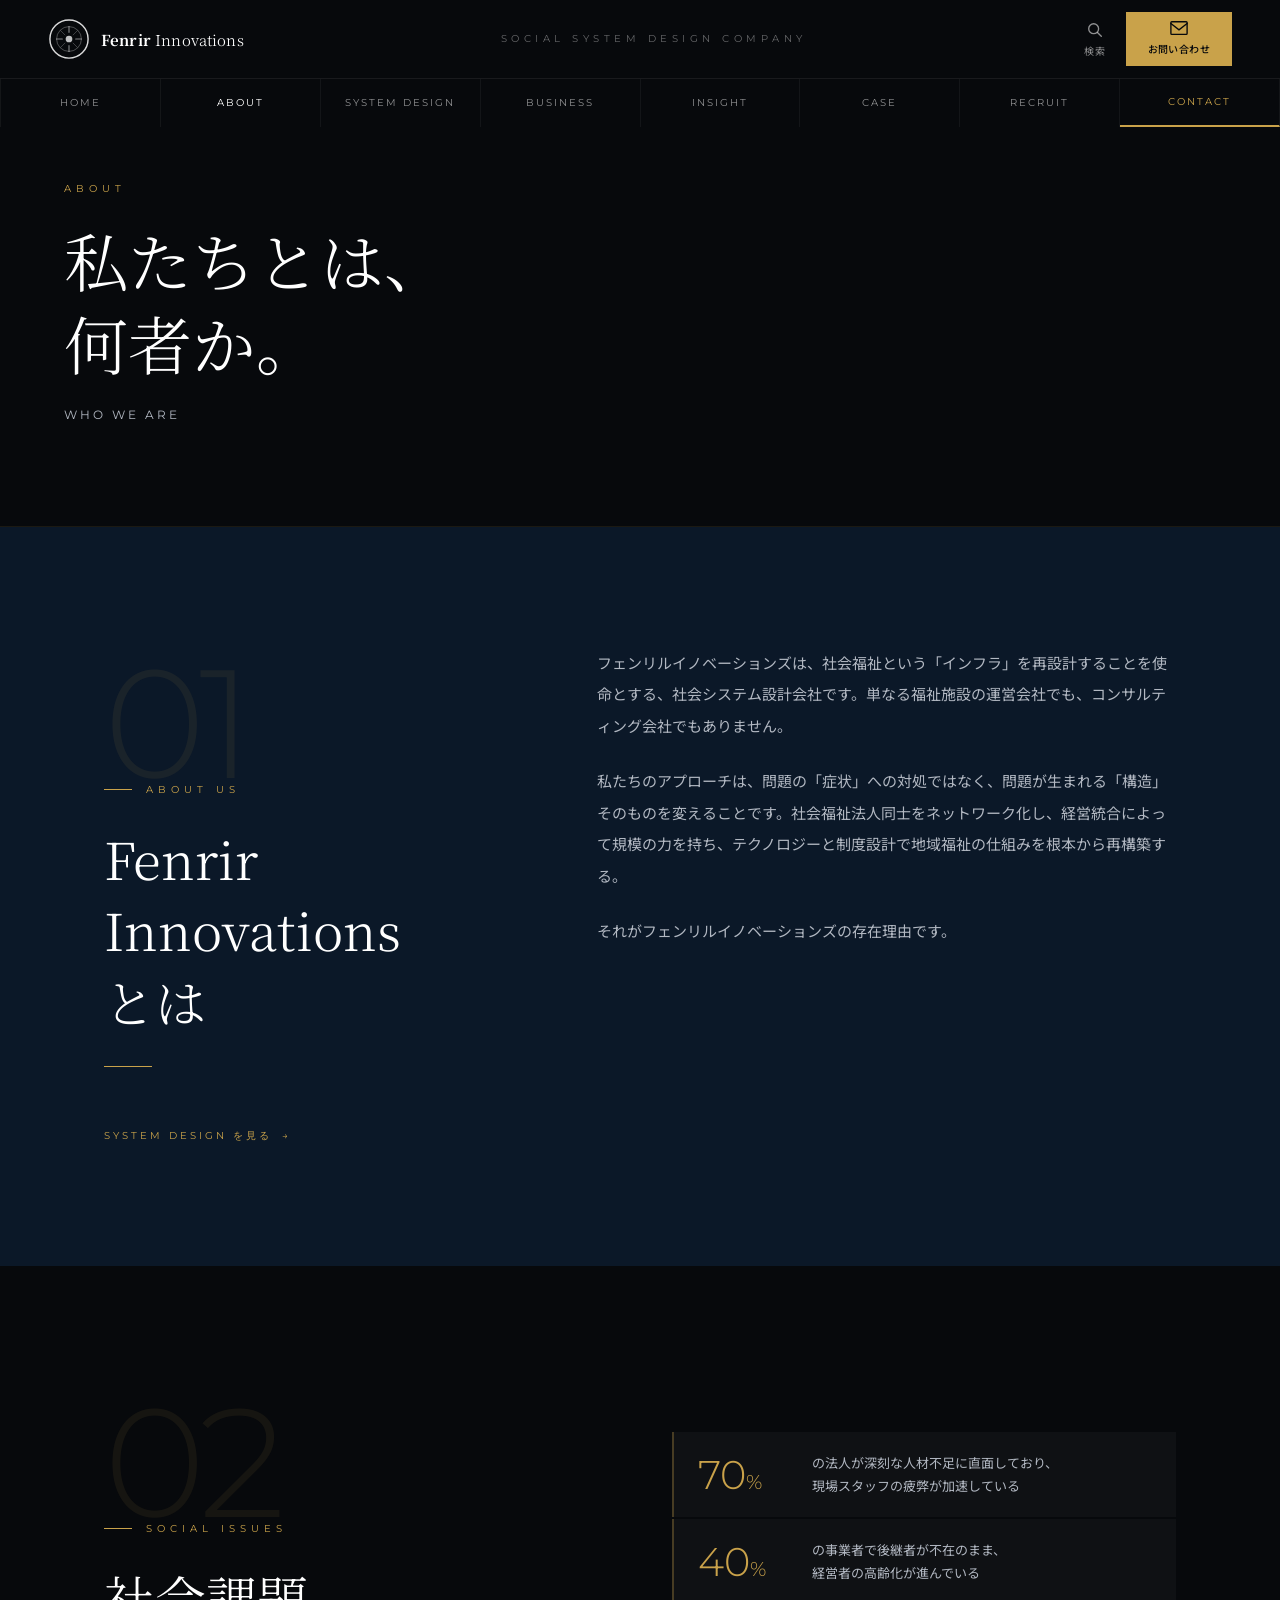
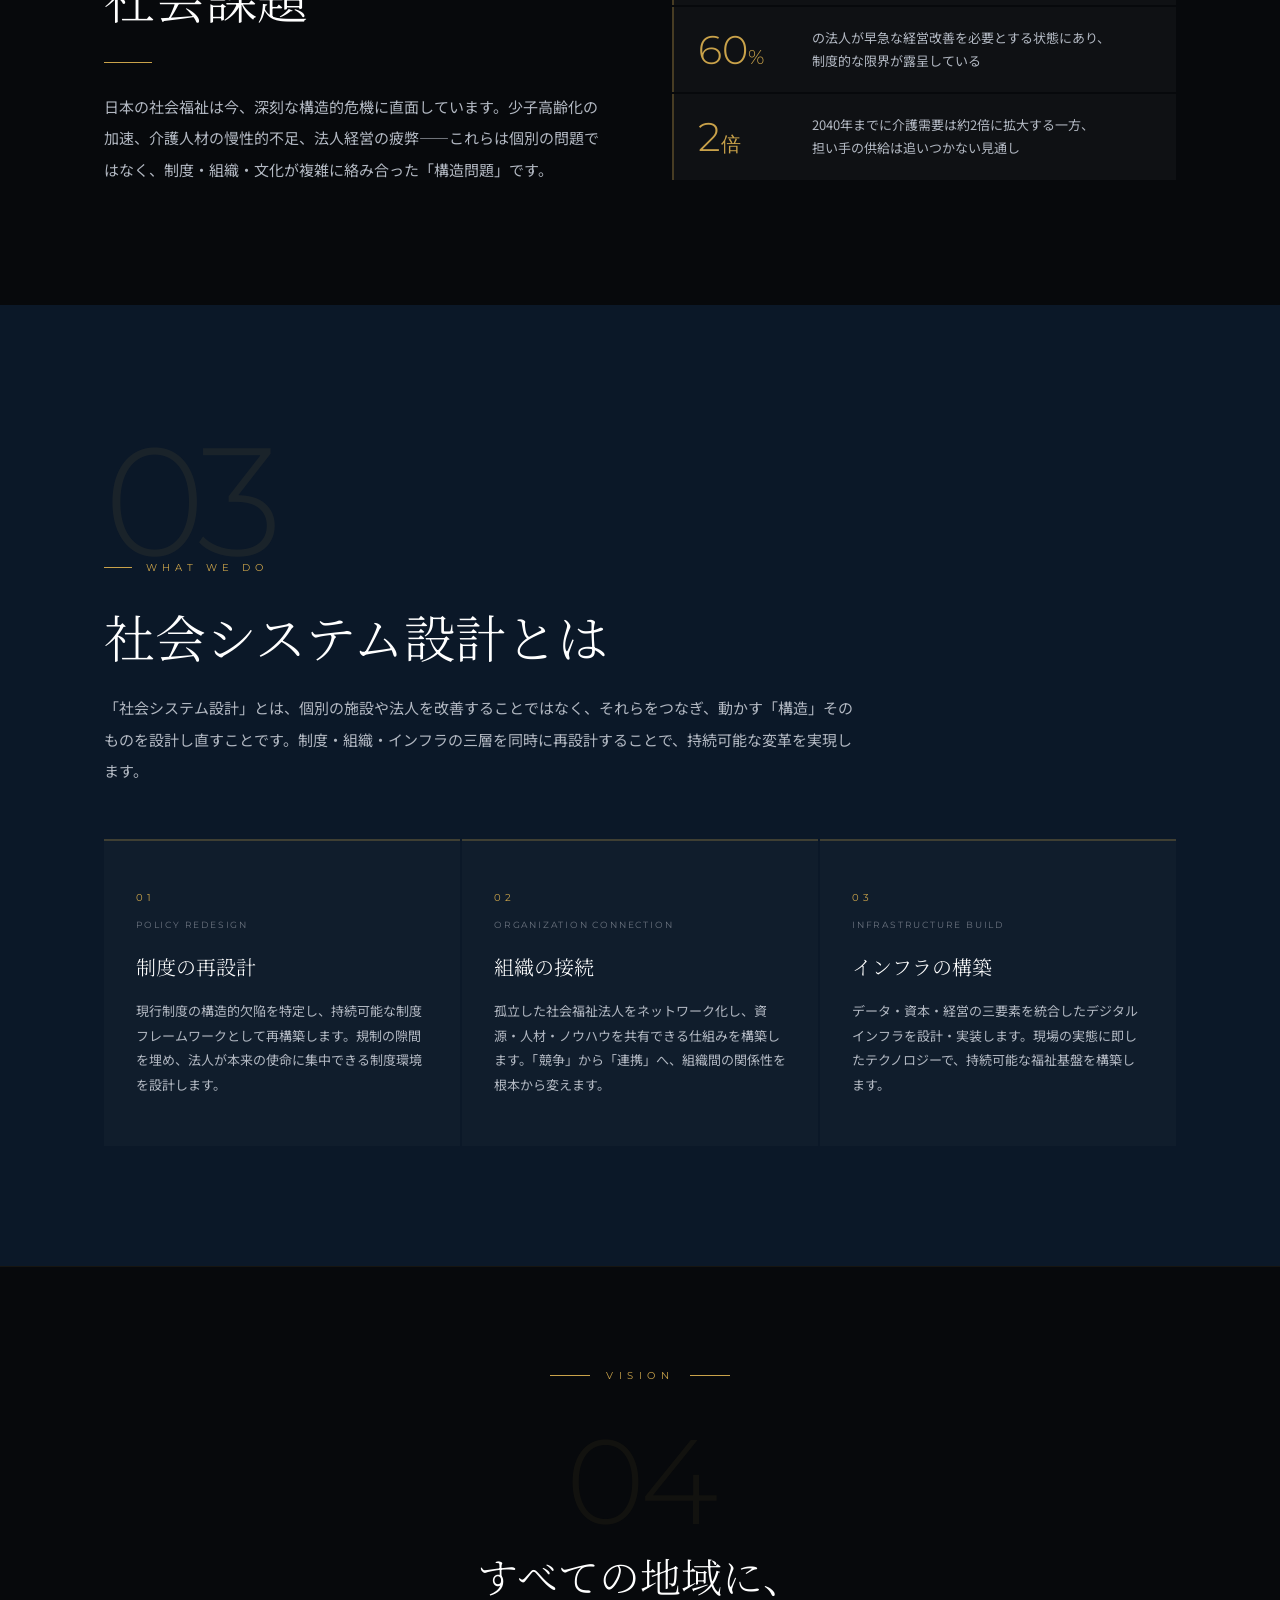
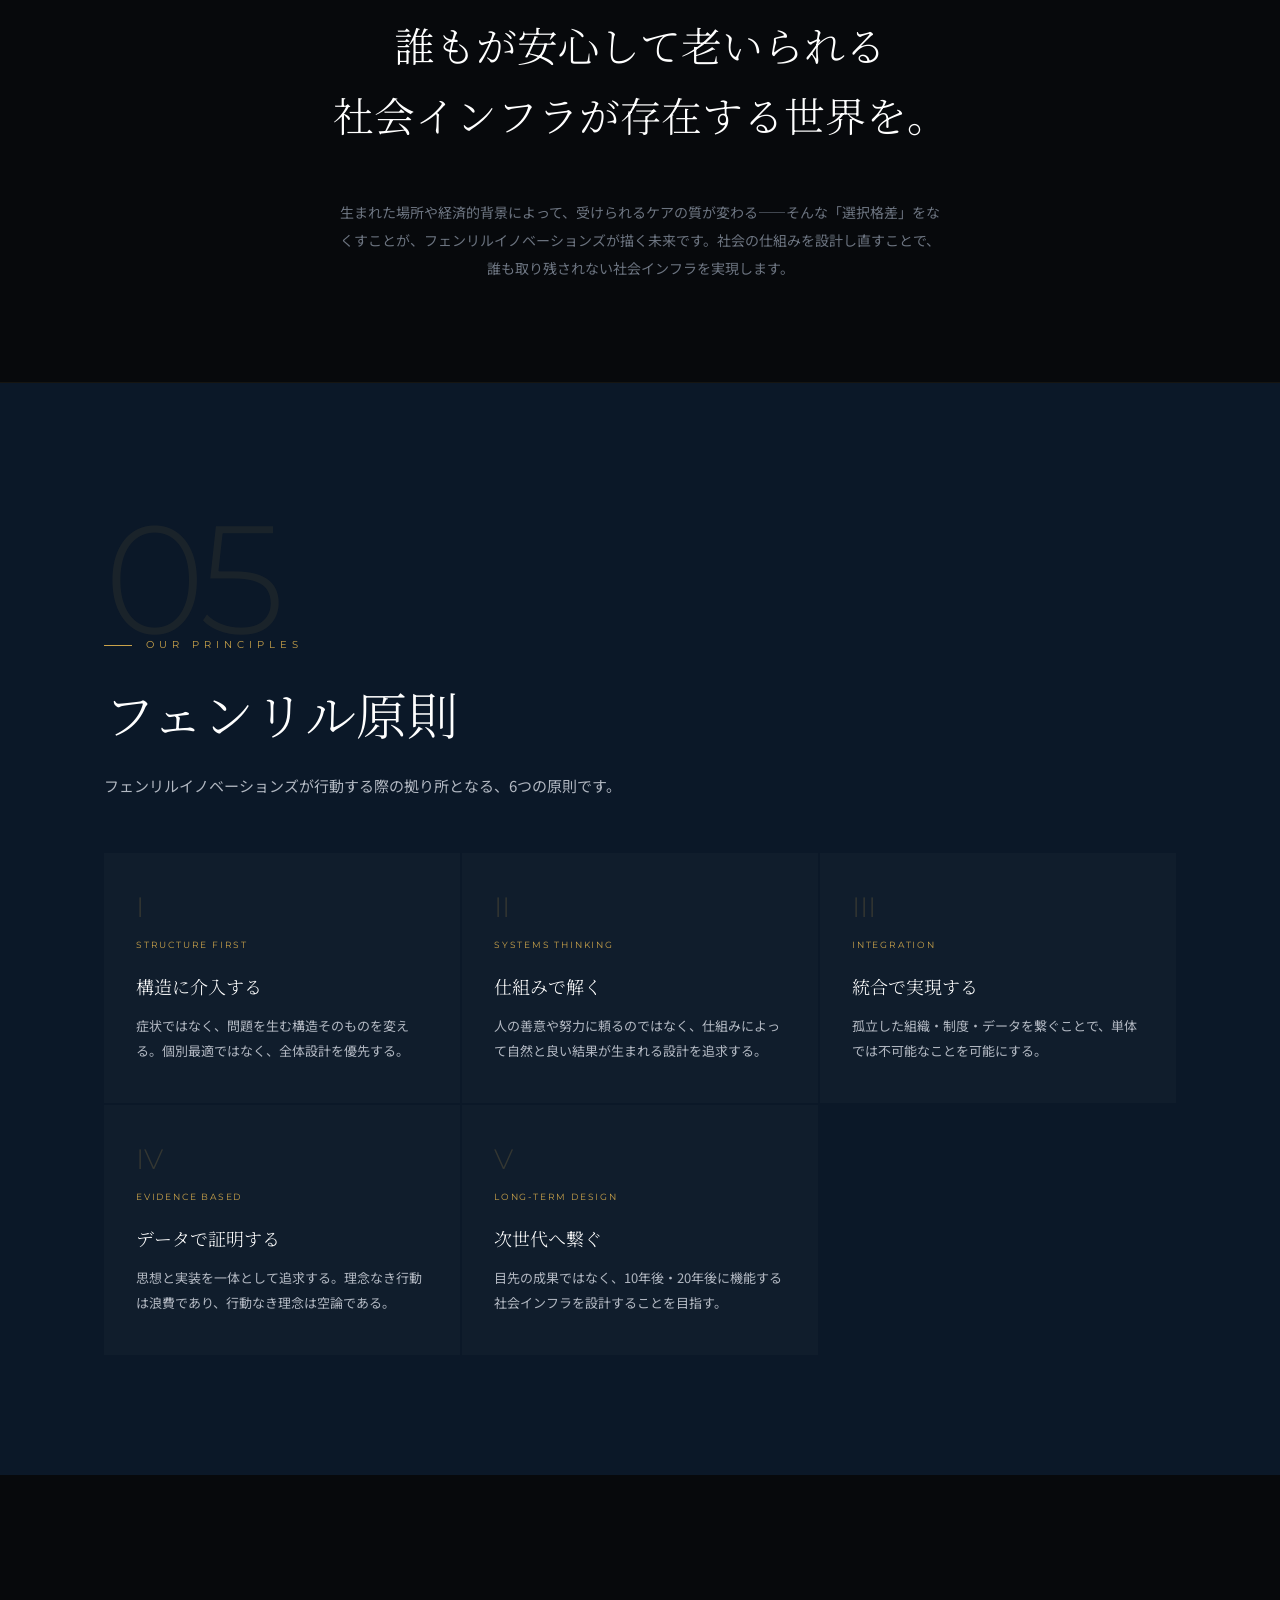
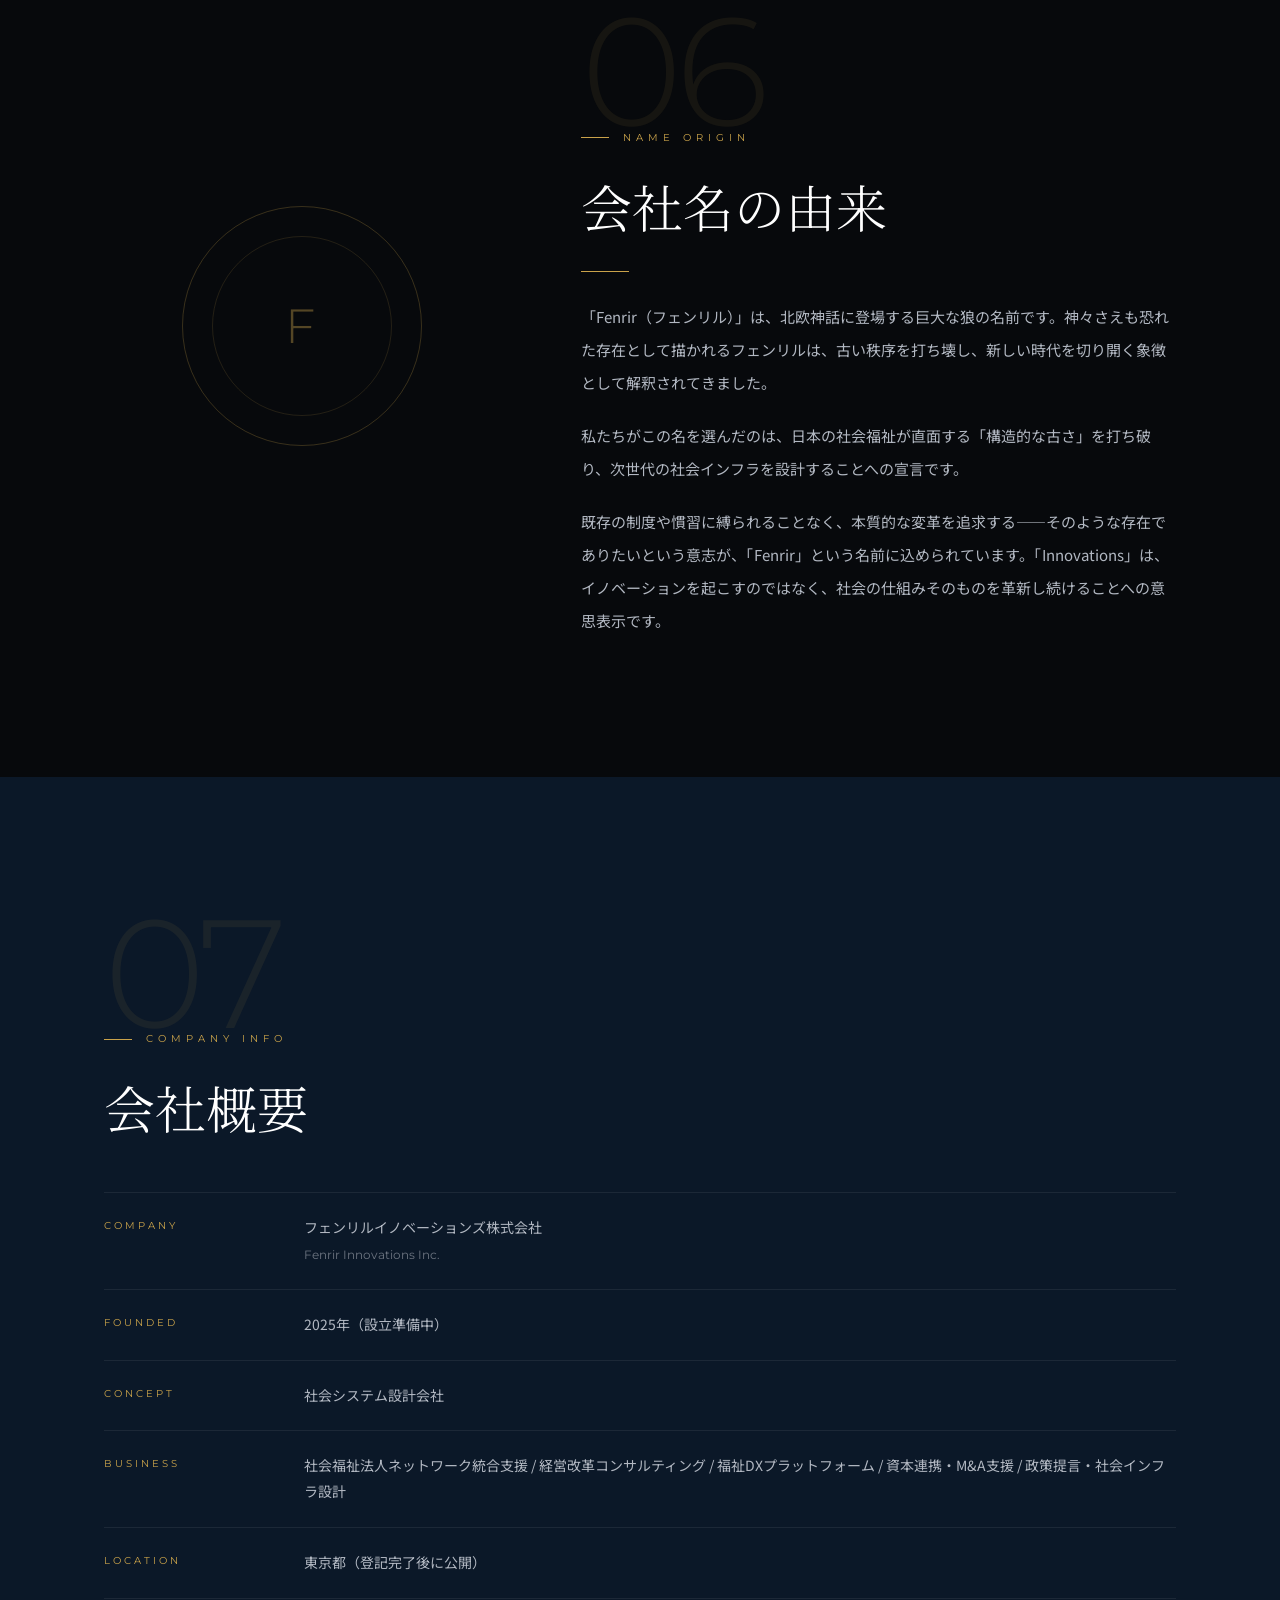
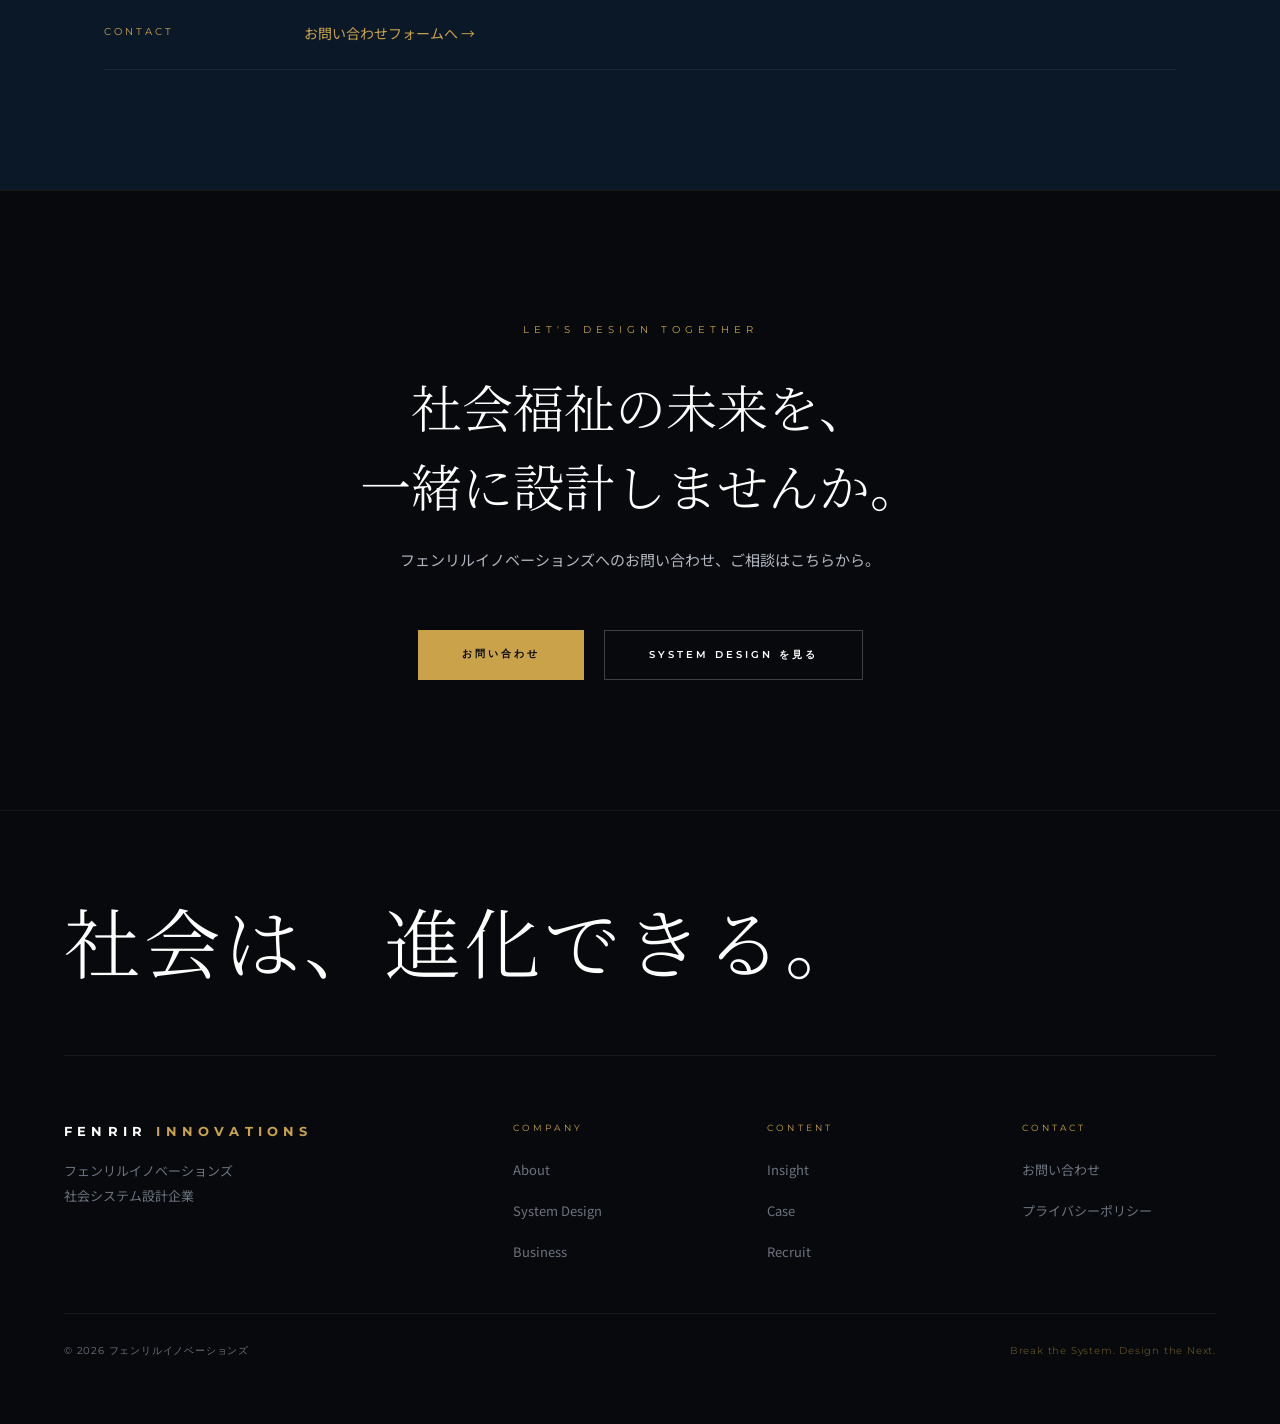
==== commit ac8d41b0: "feat: ヘッダー2段構成へ刷新＋About/SystemDesign/Businessページを全面再構築 【ヘッダー】 - 上段：ロゴ（SVGアイコン＋Fenrir Innovations）・キャ" ====
--- a/about.html
+++ b/about.html
@@ -3,43 +3,97 @@
 <head>
   <meta charset="UTF-8">
   <meta name="viewport" content="width=device-width, initial-scale=1.0">
-  <title>About | Fenrir Innovations Inc.</title>
+  <title>About | Fenrir Innovations</title>
+  <meta name="description" content="フェンリルイノベーションズとは何者か。社会課題・ビジョン・フェンリル原則・会社概要。">
   <link rel="preconnect" href="https://fonts.googleapis.com">
   <link rel="preconnect" href="https://fonts.gstatic.com" crossorigin>
   <link href="https://fonts.googleapis.com/css2?family=Noto+Serif+JP:wght@300;400;700&family=Noto+Sans+JP:wght@300;400;500&family=Montserrat:wght@300;400;600;700&display=swap" rel="stylesheet">
   <link rel="stylesheet" href="style.css">
   <style>
-    .about-philosophy { background: var(--dark-blue); }
-    .about-philosophy .wrap { padding-top: 120px; padding-bottom: 120px; display: grid; grid-template-columns: 1fr 1fr; gap: 80px; align-items: start; }
-    .phil-body p { font-size: 15px; color: var(--silver); line-height: 2.1; margin-bottom: 20px; }
-    .mvv { background: var(--black); }
-    .mvv .wrap { padding-top: 120px; padding-bottom: 120px; }
-    .mvv-grid { display: grid; grid-template-columns: repeat(3,1fr); gap: 2px; margin-top: 52px; }
-    .mvv-card { padding: 48px 36px; border-top: 2px solid var(--gold); background: rgba(15,42,68,0.15); }
-    .mvv-en { font-family: var(--font-en); font-size: 11px; letter-spacing: 0.4em; color: var(--gold); text-transform: uppercase; margin-bottom: 20px; }
-    .mvv-title { font-size: 22px; margin-bottom: 20px; }
-    .mvv-body { font-size: 14px; color: var(--silver); line-height: 2; }
-    .founder { background: var(--dark-blue); }
-    .founder .wrap { padding-top: 120px; padding-bottom: 120px; display: grid; grid-template-columns: 1fr 2fr; gap: 80px; align-items: start; }
-    .founder-avatar { width: 100%; aspect-ratio: 3/4; background: linear-gradient(160deg, rgba(201,162,74,0.1), rgba(111,163,200,0.08)); display: flex; align-items: center; justify-content: center; font-family: var(--font-en); font-size: 48px; color: rgba(201,162,74,0.2); border: 1px solid rgba(201,162,74,0.15); }
-    .founder-name { font-size: 28px; margin-bottom: 8px; }
-    .founder-role { font-family: var(--font-en); font-size: 10px; letter-spacing: 0.35em; color: var(--gold); text-transform: uppercase; margin-bottom: 32px; }
-    .founder-msg p { font-size: 15px; color: var(--silver); line-height: 2.2; margin-bottom: 20px; }
-    .company-info { background: var(--black); }
-    .company-info .wrap { padding-top: 120px; padding-bottom: 120px; }
-    .info-table { margin-top: 52px; border-top: 1px solid rgba(255,255,255,0.07); }
-    .info-row { display: grid; grid-template-columns: 200px 1fr; border-bottom: 1px solid rgba(255,255,255,0.07); padding: 24px 0; }
-    .info-key { font-family: var(--font-en); font-size: 10px; letter-spacing: 0.3em; color: var(--gold); text-transform: uppercase; padding-right: 32px; align-self: start; margin-top: 2px; }
-    .info-val { font-size: 15px; color: var(--silver); line-height: 1.8; }
-    @media(max-width:1024px){ .about-philosophy .wrap,.founder .wrap{grid-template-columns:1fr;gap:40px;} .mvv-grid{grid-template-columns:1fr;} }
-    @media(max-width:768px){ .info-row{grid-template-columns:1fr;gap:8px;} }
+    /* ---- page-specific ---- */
+    .ab-intro-layout { display: grid; grid-template-columns: 1fr 1.4fr; gap: 80px; align-items: start; }
+    .ab-intro-num { font-family: var(--ff-en); font-size: clamp(80px,12vw,160px); font-weight: 300; color: rgba(201,162,74,0.08); line-height: 1; letter-spacing: -0.04em; margin-bottom: -20px; }
+
+    .ab-issues-grid { display: grid; grid-template-columns: 1fr 1fr; gap: 64px; align-items: center; }
+    .ab-issues-stats { display: flex; flex-direction: column; gap: 2px; margin-top: 40px; }
+    .ab-stat-row { display: flex; align-items: center; gap: 24px; padding: 20px 24px; background: rgba(255,255,255,0.03); border-left: 2px solid rgba(201,162,74,0.3); }
+    .ab-stat-num { font-family: var(--ff-en); font-size: 40px; font-weight: 300; color: var(--gold); line-height: 1; min-width: 90px; }
+    .ab-stat-desc { font-size: 13px; color: var(--silver); line-height: 1.75; }
+
+    .ab-ssd-cols { display: grid; grid-template-columns: repeat(3,1fr); gap: 2px; margin-top: 52px; }
+    .ab-ssd-card { padding: 48px 32px; background: rgba(255,255,255,0.02); border-top: 2px solid rgba(201,162,74,0.25); transition: 0.3s var(--ease); }
+    .ab-ssd-card:hover { background: rgba(201,162,74,0.04); border-top-color: var(--gold); }
+    .ab-ssd-num { font-family: var(--ff-en); font-size: 10px; letter-spacing: 0.35em; color: var(--gold); margin-bottom: 10px; }
+    .ab-ssd-en { font-family: var(--ff-en); font-size: 9px; letter-spacing: 0.2em; color: var(--gray); text-transform: uppercase; margin-bottom: 16px; }
+    .ab-ssd-title { font-size: 20px; font-family: var(--ff-jp); font-weight: 300; margin-bottom: 14px; }
+    .ab-ssd-body { font-size: 13px; color: var(--silver); line-height: 1.9; }
+
+    .ab-vision-wrap { text-align: center; padding: 100px 0; position: relative; }
+    .ab-vision-en { font-family: var(--ff-en); font-size: 10px; letter-spacing: 0.55em; color: var(--gold); text-transform: uppercase; margin-bottom: 36px; display: flex; align-items: center; justify-content: center; gap: 16px; }
+    .ab-vision-en::before, .ab-vision-en::after { content: ''; display: block; width: 40px; height: 1px; background: var(--gold); }
+    .ab-vision-text { font-family: var(--ff-jp); font-size: clamp(20px,3.2vw,42px); font-weight: 300; line-height: 1.7; color: var(--white); max-width: 820px; margin: 0 auto 48px; }
+    .ab-vision-sub { font-size: 14px; color: var(--gray); max-width: 600px; margin: 0 auto; line-height: 2; }
+
+    .ab-principles { display: grid; grid-template-columns: repeat(3,1fr); gap: 2px; margin-top: 52px; }
+    .ab-principle { padding: 40px 32px; background: rgba(255,255,255,0.02); position: relative; transition: 0.3s var(--ease); }
+    .ab-principle::before { content: ''; position: absolute; top: 0; left: 0; width: 0; height: 2px; background: var(--gold); transition: 0.4s var(--ease); }
+    .ab-principle:hover::before { width: 100%; }
+    .ab-principle:hover { background: rgba(201,162,74,0.04); }
+    .ab-p-num { font-family: var(--ff-en); font-size: 28px; font-weight: 300; color: rgba(201,162,74,0.2); line-height: 1; margin-bottom: 16px; }
+    .ab-p-title { font-size: 18px; font-family: var(--ff-jp); font-weight: 300; margin-bottom: 12px; }
+    .ab-p-en { font-family: var(--ff-en); font-size: 9px; letter-spacing: 0.2em; color: var(--gold); text-transform: uppercase; margin-bottom: 16px; }
+    .ab-p-body { font-size: 13px; color: var(--silver); line-height: 1.9; }
+
+    .ab-name-layout { display: grid; grid-template-columns: 1fr 1.5fr; gap: 80px; align-items: center; }
+    .ab-name-icon { display: flex; align-items: center; justify-content: center; }
+    .ab-name-circle { width: 240px; height: 240px; border-radius: 50%; border: 1px solid rgba(201,162,74,0.25); display: flex; align-items: center; justify-content: center; position: relative; }
+    .ab-name-circle::after { content: ''; position: absolute; width: 180px; height: 180px; border-radius: 50%; border: 1px solid rgba(201,162,74,0.15); }
+    .ab-name-circle span { font-family: var(--ff-en); font-size: 48px; font-weight: 300; color: rgba(201,162,74,0.4); letter-spacing: 0.1em; z-index: 1; }
+    .ab-name-body p { font-size: 15px; color: var(--silver); line-height: 2.2; margin-bottom: 20px; }
+
+    .info-table { margin-top: 48px; border-top: 1px solid rgba(255,255,255,0.07); }
+    .info-row { display: grid; grid-template-columns: 200px 1fr; border-bottom: 1px solid rgba(255,255,255,0.07); padding: 22px 0; }
+    .info-key { font-family: var(--ff-en); font-size: 10px; letter-spacing: 0.3em; color: var(--gold); text-transform: uppercase; padding-right: 32px; align-self: start; margin-top: 2px; }
+    .info-val { font-size: 14px; color: var(--silver); line-height: 1.85; }
+
+    @media(max-width:1024px) {
+      .ab-intro-layout,.ab-issues-grid,.ab-name-layout { grid-template-columns:1fr; gap:40px; }
+      .ab-ssd-cols,.ab-principles { grid-template-columns:1fr 1fr; }
+    }
+    @media(max-width:768px) {
+      .ab-ssd-cols,.ab-principles { grid-template-columns:1fr; }
+      .info-row { grid-template-columns:1fr; gap:6px; }
+    }
   </style>
 </head>
 <body>
 
 <header id="header">
-  <a href="index.html" class="logo">FENRIR <span>INNOVATIONS</span></a>
-  <nav>
+  <div class="header-top">
+    <a href="index.html" class="logo-new">
+      <div class="logo-icon"><svg viewBox="0 0 44 44" fill="none" xmlns="http://www.w3.org/2000/svg" width="42" height="42">
+          <circle cx="22" cy="22" r="20" stroke="rgba(255,255,255,0.85)" stroke-width="1.5"/>
+          <circle cx="22" cy="22" r="13" stroke="rgba(255,255,255,0.3)" stroke-width="1"/>
+          <path d="M22 9v6M22 29v6M9 22h6M29 22h6" stroke="rgba(255,255,255,0.5)" stroke-width="1.2" stroke-linecap="round"/>
+          <path d="M13.5 13.5l4.2 4.2M26.3 26.3l4.2 4.2M30.5 13.5l-4.2 4.2M17.7 26.3l-4.2 4.2" stroke="rgba(255,255,255,0.3)" stroke-width="0.8" stroke-linecap="round"/>
+          <circle cx="22" cy="22" r="3.5" fill="rgba(255,255,255,0.75)"/>
+        </svg></div>
+      <span class="logo-wordmark">Fenrir <em>Innovations</em></span>
+    </a>
+    <div class="header-center-tag">Social System Design Company</div>
+    <div class="header-actions">
+      <button class="header-search-btn" type="button" aria-label="検索">
+        <svg viewBox="0 0 20 20" fill="none" width="18" height="18"><circle cx="8.5" cy="8.5" r="5.5" stroke="currentColor" stroke-width="1.5"/><path d="M13 13l4 4" stroke="currentColor" stroke-width="1.5" stroke-linecap="round"/></svg>
+        <span>検索</span>
+      </button>
+      <a href="contact.html" class="header-cta-btn">
+        <svg viewBox="0 0 20 16" fill="none" width="18" height="16"><rect x="1" y="1" width="18" height="14" rx="1" stroke="currentColor" stroke-width="1.5"/><path d="M1 3l9 7 9-7" stroke="currentColor" stroke-width="1.5" stroke-linecap="round"/></svg>
+        <span>お問い合わせ</span>
+      </a>
+    </div>
+    <div class="hamburger" id="hamburger"><span></span><span></span><span></span></div>
+  </div>
+  <nav class="header-nav">
     <a href="index.html">Home</a>
     <a href="about.html" class="active">About</a>
     <a href="system-design.html">System Design</a>
@@ -47,14 +101,18 @@
     <a href="insight.html">Insight</a>
     <a href="case.html">Case</a>
     <a href="recruit.html">Recruit</a>
-    <a href="contact.html" class="nav-cta">Contact</a>
+    <a href="contact.html" class="nav-contact">Contact</a>
   </nav>
-  <div class="hamburger" id="hamburger"><span></span><span></span><span></span></div>
 </header>
 <div class="mobile-nav" id="mobileNav">
-  <a href="index.html">Home</a><a href="about.html">About</a><a href="system-design.html">System Design</a>
-  <a href="business.html">Business</a><a href="insight.html">Insight</a><a href="case.html">Case</a>
-  <a href="recruit.html">Recruit</a><a href="contact.html">Contact</a>
+  <a href="index.html">Home</a>
+  <a href="about.html">About</a>
+  <a href="system-design.html">System Design</a>
+  <a href="business.html">Business</a>
+  <a href="insight.html">Insight</a>
+  <a href="case.html">Case</a>
+  <a href="recruit.html">Recruit</a>
+  <a href="contact.html">Contact</a>
 </div>
 
 <!-- PAGE HERO -->
@@ -66,114 +124,219 @@
   </div>
 </div>
 
-<!-- PHILOSOPHY -->
-<section class="about-philosophy">
-  <div class="wrap">
-    <div>
-      <div class="s-label fu">Philosophy</div>
-      <h2 class="s-title fu">社会システムの<br>設計者として。</h2>
-      <div class="s-divider fu"></div>
-    </div>
-    <div class="phil-body fu">
-      <p>
-        フェンリルイノベーションズ株式会社は、単なる福祉施設の運営会社ではありません。
-        私たちは、社会福祉という「インフラ」を再設計することを使命とする、
-        社会システム設計会社です。
+<!-- 1. FENRIR INNOVATIONS とは -->
+<section style="background:var(--navy);">
+  <div class="container" style="padding-top:120px;padding-bottom:120px;">
+    <div class="ab-intro-layout">
+      <div>
+        <div class="ab-intro-num">01</div>
+        <div class="sec-label fu">About Us</div>
+        <h2 class="sec-heading fu">Fenrir Innovations<br>とは</h2>
+        <div class="sec-divider fu"></div>
+        <a href="system-design.html" class="link-more fu" style="margin-top:32px;display:inline-flex;">System Design を見る</a>
+      </div>
+      <div class="fu">
+        <p class="sec-body" style="margin-bottom:24px;">
+          フェンリルイノベーションズは、社会福祉という「インフラ」を再設計することを使命とする、社会システム設計会社です。単なる福祉施設の運営会社でも、コンサルティング会社でもありません。
+        </p>
+        <p class="sec-body" style="margin-bottom:24px;">
+          私たちのアプローチは、問題の「症状」への対処ではなく、問題が生まれる「構造」そのものを変えることです。社会福祉法人同士をネットワーク化し、経営統合によって規模の力を持ち、テクノロジーと制度設計で地域福祉の仕組みを根本から再構築する。
+        </p>
+        <p class="sec-body">
+          それがフェンリルイノベーションズの存在理由です。
+        </p>
+      </div>
+    </div>
+  </div>
+</section>
+
+<!-- 2. 社会課題 -->
+<section style="background:var(--black);">
+  <div class="container" style="padding-top:120px;padding-bottom:120px;">
+    <div class="ab-issues-grid">
+      <div>
+        <div class="ab-intro-num">02</div>
+        <div class="sec-label fu">Social Issues</div>
+        <h2 class="sec-heading fu">社会課題</h2>
+        <div class="sec-divider fu"></div>
+        <p class="sec-body fu">
+          日本の社会福祉は今、深刻な構造的危機に直面しています。少子高齢化の加速、介護人材の慢性的不足、法人経営の疲弊——これらは個別の問題ではなく、制度・組織・文化が複雑に絡み合った「構造問題」です。
+        </p>
+      </div>
+      <div class="ab-issues-stats stg">
+        <div class="ab-stat-row">
+          <div class="ab-stat-num">70<span style="font-size:20px;">%</span></div>
+          <div class="ab-stat-desc">の法人が深刻な人材不足に直面しており、<br>現場スタッフの疲弊が加速している</div>
+        </div>
+        <div class="ab-stat-row">
+          <div class="ab-stat-num">40<span style="font-size:20px;">%</span></div>
+          <div class="ab-stat-desc">の事業者で後継者が不在のまま、<br>経営者の高齢化が進んでいる</div>
+        </div>
+        <div class="ab-stat-row">
+          <div class="ab-stat-num">60<span style="font-size:20px;">%</span></div>
+          <div class="ab-stat-desc">の法人が早急な経営改善を必要とする状態にあり、<br>制度的な限界が露呈している</div>
+        </div>
+        <div class="ab-stat-row">
+          <div class="ab-stat-num">2<span style="font-size:20px;">倍</span></div>
+          <div class="ab-stat-desc">2040年までに介護需要は約2倍に拡大する一方、<br>担い手の供給は追いつかない見通し</div>
+        </div>
+      </div>
+    </div>
+  </div>
+</section>
+
+<!-- 3. 社会システム設計とは -->
+<section style="background:var(--navy);">
+  <div class="container" style="padding-top:120px;padding-bottom:120px;">
+    <div class="ab-intro-num fu">03</div>
+    <div class="sec-label fu">What We Do</div>
+    <h2 class="sec-heading fu">社会システム設計とは</h2>
+    <p class="sec-body fu" style="max-width:760px;margin-top:8px;margin-bottom:0;">
+      「社会システム設計」とは、個別の施設や法人を改善することではなく、それらをつなぎ、動かす「構造」そのものを設計し直すことです。制度・組織・インフラの三層を同時に再設計することで、持続可能な変革を実現します。
+    </p>
+    <div class="ab-ssd-cols stg">
+      <div class="ab-ssd-card">
+        <div class="ab-ssd-num">01</div>
+        <div class="ab-ssd-en">Policy Redesign</div>
+        <div class="ab-ssd-title">制度の再設計</div>
+        <p class="ab-ssd-body">現行制度の構造的欠陥を特定し、持続可能な制度フレームワークとして再構築します。規制の隙間を埋め、法人が本来の使命に集中できる制度環境を設計します。</p>
+      </div>
+      <div class="ab-ssd-card">
+        <div class="ab-ssd-num">02</div>
+        <div class="ab-ssd-en">Organization Connection</div>
+        <div class="ab-ssd-title">組織の接続</div>
+        <p class="ab-ssd-body">孤立した社会福祉法人をネットワーク化し、資源・人材・ノウハウを共有できる仕組みを構築します。「競争」から「連携」へ、組織間の関係性を根本から変えます。</p>
+      </div>
+      <div class="ab-ssd-card">
+        <div class="ab-ssd-num">03</div>
+        <div class="ab-ssd-en">Infrastructure Build</div>
+        <div class="ab-ssd-title">インフラの構築</div>
+        <p class="ab-ssd-body">データ・資本・経営の三要素を統合したデジタルインフラを設計・実装します。現場の実態に即したテクノロジーで、持続可能な福祉基盤を構築します。</p>
+      </div>
+    </div>
+  </div>
+</section>
+
+<!-- 4. ビジョン -->
+<section style="background:var(--black);border-top:1px solid rgba(201,162,74,0.08);border-bottom:1px solid rgba(201,162,74,0.08);">
+  <div class="container">
+    <div class="ab-vision-wrap">
+      <div class="ab-vision-en fu">Vision</div>
+      <div class="ab-intro-num fu" style="font-size:clamp(60px,10vw,120px);margin-bottom:0;color:rgba(201,162,74,0.06);">04</div>
+      <p class="ab-vision-text fu">
+        すべての地域に、<br>誰もが安心して老いられる<br>社会インフラが存在する世界を。
       </p>
-      <p>
-        日本の社会福祉は今、深刻な構造的危機に直面しています。
-        少子高齢化の加速、介護人材の慢性的不足、法人経営の疲弊——
-        これらは個別の問題ではなく、制度・組織・文化が複雑に絡み合った「構造問題」です。
+      <p class="ab-vision-sub fu">
+        生まれた場所や経済的背景によって、受けられるケアの質が変わる——そんな「選択格差」をなくすことが、フェンリルイノベーションズが描く未来です。社会の仕組みを設計し直すことで、誰も取り残されない社会インフラを実現します。
       </p>
-      <p>
-        この問題に対して、私たちは症状への対処ではなく、問題が生まれる構造そのものを変えることで応えます。
-        社会福祉法人同士をネットワーク化し、経営統合によって規模を持ち、
-        テクノロジーと制度設計の力で地域福祉の仕組みを根本から再構築する。
-        それが、フェンリルイノベーションズの存在理由です。
-      </p>
-    </div>
-  </div>
-</section>
-
-<!-- MISSION / VISION / VALUES -->
-<section class="mvv">
-  <div class="wrap">
-    <div class="s-label fu">Mission / Vision / Values</div>
-    <h2 class="s-title fu">理念体系</h2>
-    <div class="mvv-grid stg">
-      <div class="mvv-card">
-        <div class="mvv-en">Mission</div>
-        <div class="mvv-title">使命</div>
-        <div class="mvv-body">社会福祉法人のネットワーク化と経営統合を通じて、持続可能な地域福祉エコシステムを構築する。</div>
-      </div>
-      <div class="mvv-card">
-        <div class="mvv-en">Vision</div>
-        <div class="mvv-title">ビジョン</div>
-        <div class="mvv-body">すべての地域に、誰もが安心して老いられる社会インフラが存在する世界を実現する。</div>
-      </div>
-      <div class="mvv-card">
-        <div class="mvv-en">Values</div>
-        <div class="mvv-title">価値観</div>
-        <div class="mvv-body">思想なき行動は浪費。行動なき思想は空論。私たちは、思想と実装を一体として追求します。</div>
-      </div>
-    </div>
-  </div>
-</section>
-
-<!-- FOUNDER MESSAGE -->
-<section class="founder">
-  <div class="wrap">
-    <div class="fu">
-      <div class="founder-avatar">F</div>
-    </div>
-    <div class="fu">
-      <div class="s-label">Founder's Message</div>
-      <div class="founder-name">代表取締役　山田 誠一</div>
-      <div class="founder-role">CEO / Founder</div>
-      <div class="founder-msg">
-        <p>
-          私がこの会社を設立しようと決意したのは、一つの問いからでした。
-          「なぜ、善意で運営されている福祉施設が次々と経営難に陥るのか」。
-        </p>
-        <p>
-          答えは明快でした。問題は人でも志でもなく、「構造」にある。
-          個別施設がいかに頑張っても、孤立した状態では規模の論理に勝てません。
-          人材も、資金も、ノウハウも、分散したままでは消耗するだけです。
-        </p>
-        <p>
-          だからこそ、私たちは「統合」という思想を選びました。
-          競争ではなく連携。個別最適ではなく全体設計。
-          フェンリルイノベーションズは、そのための会社です。
-          共に設計しましょう。社会福祉の、新しいインフラを。
-        </p>
-      </div>
-    </div>
-  </div>
-</section>
-
-<!-- COMPANY INFO -->
-<section class="company-info">
-  <div class="wrap">
-    <div class="s-label fu">Company Info</div>
-    <h2 class="s-title fu">会社概要</h2>
+    </div>
+  </div>
+</section>
+
+<!-- 5. フェンリル原則 -->
+<section style="background:var(--navy);">
+  <div class="container" style="padding-top:120px;padding-bottom:120px;">
+    <div class="ab-intro-num fu">05</div>
+    <div class="sec-label fu">Our Principles</div>
+    <h2 class="sec-heading fu">フェンリル原則</h2>
+    <p class="sec-body fu" style="max-width:680px;margin-top:8px;margin-bottom:0;">
+      フェンリルイノベーションズが行動する際の拠り所となる、6つの原則です。
+    </p>
+    <div class="ab-principles stg">
+      <div class="ab-principle">
+        <div class="ab-p-num">I</div>
+        <div class="ab-p-en">Structure First</div>
+        <div class="ab-p-title">構造に介入する</div>
+        <p class="ab-p-body">症状ではなく、問題を生む構造そのものを変える。個別最適ではなく、全体設計を優先する。</p>
+      </div>
+      <div class="ab-principle">
+        <div class="ab-p-num">II</div>
+        <div class="ab-p-en">Systems Thinking</div>
+        <div class="ab-p-title">仕組みで解く</div>
+        <p class="ab-p-body">人の善意や努力に頼るのではなく、仕組みによって自然と良い結果が生まれる設計を追求する。</p>
+      </div>
+      <div class="ab-principle">
+        <div class="ab-p-num">III</div>
+        <div class="ab-p-en">Integration</div>
+        <div class="ab-p-title">統合で実現する</div>
+        <p class="ab-p-body">孤立した組織・制度・データを繋ぐことで、単体では不可能なことを可能にする。</p>
+      </div>
+      <div class="ab-principle">
+        <div class="ab-p-num">IV</div>
+        <div class="ab-p-en">Evidence Based</div>
+        <div class="ab-p-title">データで証明する</div>
+        <p class="ab-p-body">思想と実装を一体として追求する。理念なき行動は浪費であり、行動なき理念は空論である。</p>
+      </div>
+      <div class="ab-principle">
+        <div class="ab-p-num">V</div>
+        <div class="ab-p-en">Long-term Design</div>
+        <div class="ab-p-title">次世代へ繋ぐ</div>
+        <p class="ab-p-body">目先の成果ではなく、10年後・20年後に機能する社会インフラを設計することを目指す。</p>
+      </div>
+      <div class="ab-principle">
+        <div class="ab-p-num">VI</div>
+        <div class="ab-p-en">No Inequality</div>
+        <div class="ab-p-title">選択格差をなくす</div>
+        <p class="ab-p-body">生まれた場所・環境・経済状況によって人生の選択肢が制限される社会を、設計の力で変える。</p>
+      </div>
+    </div>
+  </div>
+</section>
+
+<!-- 6. 会社名の由来 -->
+<section style="background:var(--black);">
+  <div class="container" style="padding-top:120px;padding-bottom:120px;">
+    <div class="ab-name-layout">
+      <div class="ab-name-icon fi">
+        <div class="ab-name-circle">
+          <span>F</span>
+        </div>
+      </div>
+      <div>
+        <div class="ab-intro-num fu">06</div>
+        <div class="sec-label fu">Name Origin</div>
+        <h2 class="sec-heading fu">会社名の由来</h2>
+        <div class="sec-divider fu"></div>
+        <div class="ab-name-body fu">
+          <p>
+            「Fenrir（フェンリル）」は、北欧神話に登場する巨大な狼の名前です。神々さえも恐れた存在として描かれるフェンリルは、古い秩序を打ち壊し、新しい時代を切り開く象徴として解釈されてきました。
+          </p>
+          <p>
+            私たちがこの名を選んだのは、日本の社会福祉が直面する「構造的な古さ」を打ち破り、次世代の社会インフラを設計することへの宣言です。
+          </p>
+          <p>
+            既存の制度や慣習に縛られることなく、本質的な変革を追求する——そのような存在でありたいという意志が、「Fenrir」という名前に込められています。「Innovations」は、イノベーションを起こすのではなく、社会の仕組みそのものを革新し続けることへの意思表示です。
+          </p>
+        </div>
+      </div>
+    </div>
+  </div>
+</section>
+
+<!-- 7. 会社概要 -->
+<section style="background:var(--navy);">
+  <div class="container" style="padding-top:120px;padding-bottom:120px;">
+    <div class="ab-intro-num fu">07</div>
+    <div class="sec-label fu">Company Info</div>
+    <h2 class="sec-heading fu">会社概要</h2>
     <div class="info-table fu">
       <div class="info-row">
         <div class="info-key">Company</div>
-        <div class="info-val">フェンリルイノベーションズ株式会社<br><span style="font-family:var(--font-en);font-size:13px;color:var(--gray);">Fenrir Innovations Inc.</span></div>
+        <div class="info-val">フェンリルイノベーションズ株式会社<br><span style="font-family:var(--ff-en);font-size:12px;color:var(--gray);">Fenrir Innovations Inc.</span></div>
       </div>
       <div class="info-row">
         <div class="info-key">Founded</div>
         <div class="info-val">2025年（設立準備中）</div>
       </div>
       <div class="info-row">
-        <div class="info-key">Business</div>
-        <div class="info-val">社会福祉法人ネットワーク統合支援 / 経営改革コンサルティング / 福祉DXプラットフォーム / 政策提言・社会インフラ設計</div>
-      </div>
-      <div class="info-row">
         <div class="info-key">Concept</div>
         <div class="info-val">社会システム設計会社</div>
       </div>
       <div class="info-row">
+        <div class="info-key">Business</div>
+        <div class="info-val">社会福祉法人ネットワーク統合支援 / 経営改革コンサルティング / 福祉DXプラットフォーム / 資本連携・M&amp;A支援 / 政策提言・社会インフラ設計</div>
+      </div>
+      <div class="info-row">
         <div class="info-key">Location</div>
         <div class="info-val">東京都（登記完了後に公開）</div>
       </div>
@@ -185,30 +348,44 @@
   </div>
 </section>
 
+<!-- CTA -->
 <section class="s-cta">
   <div class="wrap">
     <div class="cta-en fu">Let's Design Together</div>
     <h2 class="cta-title fu">社会福祉の未来を、<br>一緒に設計しませんか。</h2>
+    <p class="cta-sub fu">フェンリルイノベーションズへのお問い合わせ、ご相談はこちらから。</p>
     <div class="hero-btns fu">
       <a href="contact.html" class="btn btn-gold">お問い合わせ</a>
-      <a href="system-design.html" class="btn btn-line">System Designを見る</a>
+      <a href="system-design.html" class="btn btn-line">System Design を見る</a>
     </div>
   </div>
 </section>
 
 <footer>
-  <div class="foot-inner">
+  <div class="foot-tagline-wrap">
+    <p class="foot-tagline-large">社会は、進化できる。</p>
+  </div>
+  <div class="foot-wrap">
     <div class="foot-brand">
       <a href="index.html" class="logo">FENRIR <span>INNOVATIONS</span></a>
       <p>フェンリルイノベーションズ<br>社会システム設計企業</p>
     </div>
-    <div><div class="foot-ttl">Company</div><ul class="foot-list"><li><a href="about.html">About</a></li><li><a href="system-design.html">System Design</a></li><li><a href="business.html">Business</a></li></ul></div>
-    <div><div class="foot-ttl">Content</div><ul class="foot-list"><li><a href="insight.html">Insight</a></li><li><a href="case.html">Case</a></li><li><a href="recruit.html">Recruit</a></li></ul></div>
-    <div><div class="foot-ttl">Contact</div><ul class="foot-list"><li><a href="contact.html">お問い合わせ</a></li><li><a href="#">プライバシーポリシー</a></li></ul></div>
+    <div class="foot-col">
+      <div class="foot-col-title">Company</div>
+      <ul><li><a href="about.html">About</a></li><li><a href="system-design.html">System Design</a></li><li><a href="business.html">Business</a></li></ul>
+    </div>
+    <div class="foot-col">
+      <div class="foot-col-title">Content</div>
+      <ul><li><a href="insight.html">Insight</a></li><li><a href="case.html">Case</a></li><li><a href="recruit.html">Recruit</a></li></ul>
+    </div>
+    <div class="foot-col">
+      <div class="foot-col-title">Contact</div>
+      <ul><li><a href="contact.html">お問い合わせ</a></li><li><a href="#">プライバシーポリシー</a></li></ul>
+    </div>
   </div>
   <div class="foot-bottom">
-    <span class="foot-copy">© 2026−2026 フェンリルイノベーションズ</span>
-    <span class="foot-copy" style="color:var(--gold);">Break the System. Design the Next.</span>
+    <span>© 2026 フェンリルイノベーションズ</span>
+    <span class="foot-tagline">Break the System. Design the Next.</span>
   </div>
 </footer>
 <script src="script.js"></script>
--- a/style.css
+++ b/style.css
@@ -34,43 +34,92 @@
    ============================================ */
 header {
   position: fixed; top: 0; left: 0; width: 100%; z-index: 1000;
-  padding: 28px 64px;
+  background: var(--black);
+  transition: background 0.4s var(--ease);
+}
+header.scrolled {
+  background: rgba(7,9,12,0.97);
+  backdrop-filter: blur(16px);
+}
+
+/* Top bar */
+.header-top {
   display: flex; align-items: center; justify-content: space-between;
-  transition: 0.4s var(--ease);
-}
-header.scrolled {
-  background: rgba(7, 9, 12, 0.95);
-  backdrop-filter: blur(14px);
-  padding: 18px 64px;
-  border-bottom: 1px solid rgba(201, 162, 74, 0.12);
-}
+  padding: 12px 48px;
+  border-bottom: 1px solid rgba(255,255,255,0.07);
+}
+
+/* Logo */
+.logo-new {
+  display: flex; align-items: center; gap: 11px;
+  color: var(--white); text-decoration: none; flex-shrink: 0;
+  transition: opacity 0.3s;
+}
+.logo-new:hover { opacity: 0.85; }
+.logo-icon { width: 42px; height: 42px; flex-shrink: 0; }
+.logo-wordmark {
+  font-family: Georgia, 'Noto Serif JP', serif;
+  font-size: 15px; font-weight: 700; letter-spacing: 0.01em; color: var(--white);
+  white-space: nowrap;
+}
+.logo-wordmark em { font-weight: 300; font-style: normal; }
+
+/* Footer logo (unchanged) */
 .logo {
   font-family: var(--ff-en); font-size: 12px; font-weight: 700;
   letter-spacing: 0.4em; color: var(--white); text-transform: uppercase;
 }
 .logo span { color: var(--gold); }
 
-nav { display: flex; gap: 32px; align-items: center; }
-nav a {
-  font-family: var(--ff-en); font-size: 10px; letter-spacing: 0.18em;
-  text-transform: uppercase; color: rgba(255,255,255,0.5);
-  position: relative; padding-bottom: 4px;
-}
-nav a::after {
-  content: ''; position: absolute; bottom: 0; left: 0;
-  width: 0; height: 1px; background: var(--gold); transition: 0.3s var(--ease);
-}
-nav a:hover, nav a.active { color: var(--white); }
-nav a:hover::after, nav a.active::after { width: 100%; }
-.nav-cta {
-  border: 1px solid rgba(201,162,74,0.55) !important;
-  color: var(--gold) !important;
-  padding: 8px 22px !important; padding-bottom: 8px !important;
-}
-.nav-cta::after { display: none !important; }
-.nav-cta:hover { background: var(--gold); color: var(--black) !important; }
-
-.hamburger { display: none; flex-direction: column; gap: 6px; cursor: pointer; z-index: 1001; }
+/* Center tagline */
+.header-center-tag {
+  font-family: var(--ff-en); font-size: 10px; letter-spacing: 0.45em;
+  color: rgba(255,255,255,0.38); text-transform: uppercase;
+  flex: 1; text-align: center; padding: 0 24px;
+}
+
+/* Right actions */
+.header-actions { display: flex; align-items: stretch; flex-shrink: 0; }
+.header-search-btn {
+  background: none; border: none; cursor: pointer;
+  display: flex; flex-direction: column; align-items: center; justify-content: center;
+  gap: 4px; padding: 8px 20px; color: rgba(255,255,255,0.55);
+  transition: color 0.25s;
+}
+.header-search-btn:hover { color: var(--white); }
+.header-search-btn span { font-size: 10px; letter-spacing: 0.1em; font-family: var(--ff-body); }
+.header-cta-btn {
+  background: var(--gold); color: var(--black);
+  display: flex; flex-direction: column; align-items: center; justify-content: center;
+  gap: 4px; padding: 8px 22px; transition: background 0.25s;
+}
+.header-cta-btn:hover { background: #d4aa52; }
+.header-cta-btn span { font-size: 10px; letter-spacing: 0.04em; font-family: var(--ff-body); font-weight: 500; }
+
+/* Nav bar */
+.header-nav {
+  display: flex; align-items: stretch;
+}
+.header-nav a {
+  flex: 1; display: flex; align-items: center; justify-content: center;
+  padding: 14px 8px;
+  font-family: var(--ff-en); font-size: 10px; letter-spacing: 0.2em;
+  text-transform: uppercase; color: rgba(255,255,255,0.55);
+  border-right: 1px solid rgba(255,255,255,0.05);
+  transition: 0.3s var(--ease);
+}
+.header-nav a:first-child { border-left: 1px solid rgba(255,255,255,0.05); }
+.header-nav a:hover, .header-nav a.active { color: var(--white); }
+.header-nav a.nav-contact {
+  color: var(--gold);
+  border-bottom: 2px solid var(--gold);
+}
+.header-nav a.nav-contact:hover { background: var(--gold); color: var(--black); }
+
+/* Hamburger (mobile only) */
+.hamburger {
+  display: none; flex-direction: column; gap: 6px; cursor: pointer; z-index: 1001;
+}
 .hamburger span { display: block; width: 24px; height: 1px; background: var(--white); transition: 0.3s; }
 
 .mobile-nav {
@@ -91,53 +140,50 @@
    ============================================ */
 .hero {
   position: relative; height: 100vh; min-height: 700px;
-  display: flex; align-items: center; justify-content: center;
+  display: flex; align-items: center;
   overflow: hidden;
-}
-.hero-video {
+  background: var(--black);
+}
+.hero-canvas {
   position: absolute; inset: 0; width: 100%; height: 100%;
-  object-fit: cover; opacity: 0.38; z-index: 0; pointer-events: none;
+  z-index: 0; pointer-events: none;
 }
 .hero-overlay {
   position: absolute; inset: 0; z-index: 1;
   background:
-    linear-gradient(to bottom, rgba(7,9,12,0.55) 0%, rgba(7,9,12,0.08) 50%, rgba(7,9,12,0.75) 100%),
-    radial-gradient(ellipse 70% 80% at 58% 40%, rgba(11,24,40,0.75) 0%, transparent 70%);
-}
-.hero-grid {
-  position: absolute; inset: 0; z-index: 2;
-  background-image:
-    linear-gradient(rgba(201,162,74,0.035) 1px, transparent 1px),
-    linear-gradient(90deg, rgba(201,162,74,0.035) 1px, transparent 1px);
-  background-size: 80px 80px;
-  mask-image: radial-gradient(ellipse at center, black 20%, transparent 70%);
+    linear-gradient(to bottom, rgba(7,9,12,0.5) 0%, rgba(7,9,12,0.05) 45%, rgba(7,9,12,0.65) 100%),
+    linear-gradient(to right, rgba(7,9,12,0.65) 0%, transparent 60%);
 }
 .hero-content {
-  position: relative; z-index: 3; text-align: center;
-  max-width: 920px; padding: 0 40px;
+  position: relative; z-index: 3;
+  padding: 0 0 0 10%;
+  max-width: 700px;
+}
+.hero-content--left {
+  text-align: left;
 }
 .hero-eyebrow {
   font-family: var(--ff-en); font-size: 10px; letter-spacing: 0.5em;
-  color: var(--gold); text-transform: uppercase; margin-bottom: 48px;
-  display: flex; align-items: center; justify-content: center; gap: 20px;
-}
-.hero-eyebrow::before, .hero-eyebrow::after {
+  color: var(--gold); text-transform: uppercase; margin-bottom: 40px;
+  display: flex; align-items: center; justify-content: flex-start; gap: 16px;
+}
+.hero-eyebrow::before {
   content: ''; display: block; width: 36px; height: 1px; background: var(--gold);
 }
 .hero-main {
-  font-size: clamp(48px, 8vw, 100px); font-weight: 300;
+  font-size: clamp(52px, 8vw, 104px); font-weight: 300;
   line-height: 1.15; margin-bottom: 32px; letter-spacing: -0.01em;
 }
 .hero-sub {
-  font-size: clamp(13px, 1.4vw, 16px); color: var(--silver);
+  font-size: clamp(13px, 1.4vw, 15px); color: var(--silver);
   line-height: 2.1; margin-bottom: 20px; letter-spacing: 0.02em;
 }
 .hero-tagline {
-  font-family: var(--ff-en); font-size: clamp(9px, 0.9vw, 11px);
-  letter-spacing: 0.45em; color: rgba(201,162,74,0.65);
-  text-transform: uppercase; margin-bottom: 60px;
-}
-.hero-cta { display: flex; gap: 20px; justify-content: center; flex-wrap: wrap; }
+  font-family: var(--ff-en); font-size: clamp(9px, 0.85vw, 10px);
+  letter-spacing: 0.4em; color: rgba(201,162,74,0.6);
+  text-transform: uppercase; margin-bottom: 56px;
+}
+.hero-cta { display: flex; gap: 20px; justify-content: flex-start; flex-wrap: wrap; }
 
 .btn-primary {
   display: inline-block; padding: 15px 46px;
@@ -204,200 +250,289 @@
 /* ============================================
    SOCIAL ISSUES
    ============================================ */
-.s-issues { background: var(--navy); }
 .s-issues .container { padding-top: 120px; padding-bottom: 120px; }
 
-.stat-row { display: grid; grid-template-columns: repeat(3, 1fr); gap: 2px; margin: 60px 0 48px; }
+.issues-layout {
+  display: grid; grid-template-columns: 1.2fr 1fr;
+  gap: 80px; align-items: center;
+}
+.issues-left { display: flex; flex-direction: column; }
+
+.issues-visual {
+  display: flex; align-items: center; justify-content: center;
+}
+.issues-geo {
+  width: 380px; height: 380px; max-width: 100%;
+  position: relative; display: flex; align-items: center; justify-content: center;
+}
+.geo-inner {
+  width: 100%; height: 100%; position: relative;
+}
+.geo-ring {
+  position: absolute; border-radius: 50%; top: 50%; left: 50%;
+  transform: translate(-50%, -50%);
+  border: 1px solid rgba(201,162,74,0.18);
+}
+.geo-ring--1 { width: 100px; height: 100px; background: rgba(201,162,74,0.06); border-color: rgba(201,162,74,0.35); }
+.geo-ring--2 { width: 200px; height: 200px; border-color: rgba(201,162,74,0.2); animation: spin 25s linear infinite; }
+.geo-ring--3 { width: 320px; height: 320px; border-color: rgba(201,162,74,0.1); animation: spin 40s linear infinite reverse; }
+.geo-dot {
+  position: absolute; border-radius: 50%; background: var(--gold);
+  top: 50%; left: 50%;
+}
+.geo-dot--1 { width: 6px; height: 6px; transform: translate(-50%, -50%) translate(0, -100px); opacity: 0.8; }
+.geo-dot--2 { width: 5px; height: 5px; transform: translate(-50%, -50%) rotate(60deg) translate(0, -100px); opacity: 0.6; }
+.geo-dot--3 { width: 4px; height: 4px; transform: translate(-50%, -50%) rotate(120deg) translate(0, -100px); opacity: 0.7; }
+.geo-dot--4 { width: 6px; height: 6px; transform: translate(-50%, -50%) rotate(180deg) translate(0, -100px); opacity: 0.5; }
+.geo-dot--5 { width: 4px; height: 4px; transform: translate(-50%, -50%) rotate(240deg) translate(0, -100px); opacity: 0.75; }
+.geo-dot--6 { width: 5px; height: 5px; transform: translate(-50%, -50%) rotate(300deg) translate(0, -100px); opacity: 0.65; }
+
+.stat-row { display: grid; grid-template-columns: repeat(3, 1fr); gap: 2px; margin-top: 48px; }
 .stat-card {
-  padding: 48px 40px;
-  background: rgba(7,9,12,0.4);
+  padding: 36px 28px;
+  background: var(--navy);
   border-top: 1px solid rgba(201,162,74,0.22);
   transition: 0.3s var(--ease);
 }
-.stat-card:hover { background: rgba(201,162,74,0.05); }
+.stat-card:hover { background: rgba(11,24,40,0.85); }
 .stat-num {
-  font-family: var(--ff-en); font-size: clamp(48px, 6vw, 76px);
-  font-weight: 300; color: var(--gold); line-height: 1; margin-bottom: 14px;
-}
-.stat-sfx { font-size: 28px; }
-.stat-desc { font-size: 13px; color: var(--silver); line-height: 1.85; }
+  font-family: var(--ff-en); font-size: clamp(40px, 5vw, 68px);
+  font-weight: 300; color: var(--gold); line-height: 1; margin-bottom: 12px;
+}
+.stat-sfx { font-size: 24px; }
+.stat-desc { font-size: 12px; color: var(--silver); line-height: 1.85; }
 
 /* ============================================
    PHILOSOPHY
    ============================================ */
 .s-philosophy { background: var(--black); }
-.s-philosophy .container { padding-top: 160px; padding-bottom: 160px; text-align: center; }
-.s-philosophy .sec-label { justify-content: center; }
-
-.phi-block { margin-bottom: 48px; }
-.phi-neg {
-  font-family: var(--ff-jp); font-size: clamp(14px, 1.8vw, 22px);
-  color: var(--gray); font-weight: 300; margin-bottom: 20px; letter-spacing: 0.05em;
-}
-.phi-pos {
-  font-family: var(--ff-jp); font-size: clamp(32px, 5.5vw, 72px);
-  font-weight: 300; line-height: 1.35;
-}
-.phi-pos span { color: var(--gold); }
-
-.phi-sub {
-  display: inline-block;
-  font-family: var(--ff-jp); font-size: clamp(14px, 1.8vw, 22px);
-  color: rgba(255,255,255,0.45); font-weight: 300;
-  border: 1px solid rgba(255,255,255,0.1); padding: 12px 36px;
-  letter-spacing: 0.12em; margin-bottom: 64px;
-}
+.s-philosophy .container { padding-top: 0; padding-bottom: 0; }
+
+.phi-layout {
+  display: grid; grid-template-columns: 1fr 1.15fr;
+  min-height: 600px; align-items: stretch;
+}
+.phi-visual {
+  position: relative; overflow: hidden; min-height: 500px;
+}
+.phi-visual canvas {
+  position: absolute; inset: 0; width: 100%; height: 100%;
+}
+.phi-text {
+  padding: 100px 64px 100px 72px;
+  display: flex; flex-direction: column; justify-content: center;
+}
+.phi-heading {
+  font-family: var(--ff-jp); font-size: clamp(26px, 3.5vw, 48px);
+  font-weight: 300; line-height: 1.5; margin-bottom: 32px;
+}
+.phi-heading span { color: var(--gold); }
 .phi-body {
-  max-width: 680px; margin: 0 auto;
-  font-size: 15px; color: var(--silver); line-height: 2.2;
-}
+  font-size: 14px; color: var(--silver); line-height: 2.1; margin-bottom: 40px;
+}
+.phi-link {
+  display: inline-flex; align-items: center; gap: 12px;
+  font-family: var(--ff-jp); font-size: 15px; color: var(--gold);
+  letter-spacing: 0.06em; border-bottom: 1px solid rgba(201,162,74,0.3);
+  padding-bottom: 8px; width: fit-content; transition: 0.3s var(--ease);
+}
+.phi-link::after { content: '→'; transition: 0.3s var(--ease); }
+.phi-link:hover::after { transform: translateX(6px); }
+.phi-link:hover { border-bottom-color: var(--gold); }
 
 /* ============================================
    SYSTEM DESIGN
    ============================================ */
-.s-system { background: var(--navy); }
 .s-system .container { padding-top: 120px; padding-bottom: 120px; }
-
-.sys-layout { display: grid; grid-template-columns: 1fr 1fr; gap: 80px; align-items: start; }
-.sys-left .link-more { margin-top: 36px; display: inline-flex; }
-
-.sys-pillars { display: flex; flex-direction: column; gap: 2px; }
-.pillar {
-  padding: 32px 36px; background: rgba(7,9,12,0.45);
-  border-left: 2px solid transparent; transition: 0.3s var(--ease);
-}
-.pillar:hover { border-left-color: var(--gold); background: rgba(7,9,12,0.7); }
-.pillar-num { font-family: var(--ff-en); font-size: 9px; letter-spacing: 0.3em; color: var(--gold); margin-bottom: 6px; }
-.pillar-en { font-family: var(--ff-en); font-size: 9px; letter-spacing: 0.25em; color: var(--gray); text-transform: uppercase; margin-bottom: 12px; }
-.pillar-title { font-size: 17px; margin-bottom: 8px; }
-.pillar-body { font-size: 13px; color: var(--silver); line-height: 1.8; }
-
-/* ============================================
-   FENRIR MODEL
-   ============================================ */
-.s-model { background: var(--black); }
-.s-model .container { padding-top: 120px; padding-bottom: 120px; }
-.s-model .sec-label { justify-content: center; }
-
-.model-sub {
-  text-align: center; font-size: 14px; color: var(--gray);
-  letter-spacing: 0.04em; margin-bottom: 64px;
-}
-
-.model-steps {
-  display: grid; grid-template-columns: repeat(5, 1fr);
-  border-top: 1px solid rgba(201,162,74,0.15);
-}
-.model-step {
-  padding: 40px 24px;
-  border-right: 1px solid rgba(255,255,255,0.05);
-  transition: 0.3s var(--ease); position: relative;
-}
-.model-step:last-child { border-right: none; }
-.model-step:hover { background: rgba(201,162,74,0.04); }
-
-.step-num {
-  font-family: var(--ff-en); font-size: 9px; letter-spacing: 0.35em;
-  color: var(--gold); margin-bottom: 12px;
-}
-.step-en {
-  font-family: var(--ff-en); font-size: 8px; letter-spacing: 0.2em;
-  color: var(--gray); text-transform: uppercase; margin-bottom: 16px;
-}
-.step-title { font-size: 15px; margin-bottom: 12px; font-family: var(--ff-jp); font-weight: 300; }
-.step-body { font-size: 12px; color: var(--silver); line-height: 1.85; }
+.s-system .sec-label--dark { margin-bottom: 20px; }
+.s-system .sec-heading--dark { margin-bottom: 64px; }
+
+.sys-cols {
+  display: grid; grid-template-columns: repeat(3, 1fr);
+  border-top: 1px solid rgba(0,0,0,0.08);
+}
+.sys-col {
+  padding: 48px 40px 48px 0;
+  border-right: 1px solid rgba(0,0,0,0.08);
+  padding-right: 40px; margin-right: 0;
+}
+.sys-col:first-child { padding-left: 0; }
+.sys-col:last-child { border-right: none; padding-right: 0; padding-left: 40px; }
+.sys-col:nth-child(2) { padding-left: 40px; }
+.sys-col-num {
+  font-family: var(--ff-en); font-size: 10px; letter-spacing: 0.35em;
+  color: var(--gold); margin-bottom: 8px;
+}
+.sys-col-en {
+  font-family: var(--ff-en); font-size: 9px; letter-spacing: 0.2em;
+  color: #888; text-transform: uppercase; margin-bottom: 16px;
+}
+.sys-col-title {
+  font-family: var(--ff-jp); font-size: 20px; font-weight: 300;
+  color: #0A1220; margin-bottom: 14px; line-height: 1.4;
+}
+.sys-col-body {
+  font-size: 13px; color: #555; line-height: 1.95;
+}
+
+/* ============================================
+   PLATFORM MODEL
+   ============================================ */
+.s-platform { background: var(--navy); }
+.s-platform .container { padding-top: 0; padding-bottom: 0; }
+
+.plat-layout {
+  display: grid; grid-template-columns: 1fr 1fr;
+  min-height: 580px; align-items: stretch;
+}
+.plat-visual {
+  position: relative; overflow: hidden; min-height: 480px;
+}
+.plat-visual canvas {
+  position: absolute; inset: 0; width: 100%; height: 100%;
+}
+.plat-text {
+  padding: 100px 64px 100px 72px;
+  display: flex; flex-direction: column; justify-content: center;
+}
+.plat-list {
+  list-style: none; margin-top: 36px; display: flex; flex-direction: column; gap: 0;
+}
+.plat-list li {
+  font-size: 14px; color: var(--silver); padding: 14px 0;
+  border-bottom: 1px solid rgba(255,255,255,0.06);
+  padding-left: 20px; position: relative; line-height: 1.7;
+}
+.plat-list li::before {
+  content: '';
+  position: absolute; left: 0; top: 50%; transform: translateY(-50%);
+  width: 6px; height: 1px; background: var(--gold);
+}
 
 /* ============================================
    BUSINESS UNITS
    ============================================ */
-.s-business { background: var(--navy); }
 .s-business .container { padding-top: 120px; padding-bottom: 120px; }
 
-.biz-grid { display: grid; grid-template-columns: repeat(4, 1fr); gap: 2px; margin-top: 52px; }
+.biz-header { margin-bottom: 52px; }
+.biz-grid { display: grid; grid-template-columns: repeat(4, 1fr); gap: 2px; }
 .biz-card {
-  background: rgba(7,9,12,0.5); padding: 48px 28px;
+  padding: 44px 28px;
   border-top: 2px solid transparent; transition: 0.3s var(--ease);
   display: flex; flex-direction: column;
 }
-.biz-card:hover { border-top-color: var(--gold); transform: translateY(-4px); }
-.biz-num { font-family: var(--ff-en); font-size: 10px; color: var(--gold); letter-spacing: 0.3em; margin-bottom: 20px; }
-.biz-en { font-family: var(--ff-en); font-size: 9px; letter-spacing: 0.18em; color: var(--gray); text-transform: uppercase; margin-bottom: 14px; }
-.biz-title { font-size: 22px; font-family: var(--ff-jp); font-weight: 300; margin-bottom: 16px; }
+.biz-card--light {
+  background: #f8f7f4;
+  border-top-color: rgba(201,162,74,0.2);
+}
+.biz-card--light:hover { border-top-color: var(--gold); transform: translateY(-4px); background: #fff; }
+.biz-num { font-family: var(--ff-en); font-size: 10px; color: var(--gold); letter-spacing: 0.3em; margin-bottom: 18px; }
+.biz-en { font-family: var(--ff-en); font-size: 9px; letter-spacing: 0.18em; color: #888; text-transform: uppercase; margin-bottom: 12px; }
+.biz-title { font-size: 20px; font-family: var(--ff-jp); font-weight: 300; margin-bottom: 14px; }
+.biz-title--dark { color: #0A1220; }
 .biz-body { font-size: 13px; color: var(--silver); line-height: 1.9; flex: 1; margin-bottom: 24px; }
+.biz-body--dark { color: #555; }
 .biz-link { font-family: var(--ff-en); font-size: 9px; letter-spacing: 0.2em; color: var(--gold); margin-top: auto; }
+.biz-link--dark { color: var(--gold); }
 .biz-link:hover { opacity: 0.7; }
 
 /* ============================================
    CASE & RESULTS
    ============================================ */
-.s-case { background: var(--black); }
 .s-case .container { padding-top: 120px; padding-bottom: 120px; }
 
-.case-list { display: flex; flex-direction: column; gap: 2px; }
-.case-item {
-  display: grid; grid-template-columns: 56px 1fr auto;
-  gap: 36px; align-items: center; padding: 30px 40px;
-  background: rgba(11,24,40,0.2);
-  border-left: 2px solid transparent; transition: 0.3s var(--ease); cursor: pointer;
-}
-.case-item:hover { border-left-color: var(--gold); background: rgba(11,24,40,0.5); }
-.case-num { font-family: var(--ff-en); font-size: 10px; color: var(--gold); letter-spacing: 0.22em; }
-.case-tag { font-family: var(--ff-en); font-size: 9px; letter-spacing: 0.2em; color: #5E9EC4; text-transform: uppercase; margin-bottom: 8px; }
-.case-title { font-size: 16px; }
-.case-arr { color: var(--gold); font-size: 20px; opacity: 0; transform: translateX(-8px); transition: 0.3s var(--ease); }
-.case-item:hover .case-arr { opacity: 1; transform: translateX(0); }
+.case-cards { display: grid; grid-template-columns: repeat(3, 1fr); gap: 24px; }
+.case-card {
+  display: flex; flex-direction: column;
+  background: #f8f7f4; padding: 36px 32px;
+  border-top: 2px solid rgba(201,162,74,0.2);
+  transition: 0.3s var(--ease); cursor: pointer;
+}
+.case-card:hover { border-top-color: var(--gold); transform: translateY(-4px); background: #fff; }
+.case-card-tag {
+  font-family: var(--ff-en); font-size: 9px; letter-spacing: 0.2em;
+  color: #5E9EC4; text-transform: uppercase; margin-bottom: 14px;
+}
+.case-card-title {
+  font-size: 15px; color: #0A1220; line-height: 1.65;
+  margin-bottom: 16px; font-family: var(--ff-jp); font-weight: 300;
+}
+.case-card-body {
+  font-size: 12px; color: #666; line-height: 1.9; flex: 1; margin-bottom: 20px;
+}
+.case-card-more {
+  font-family: var(--ff-en); font-size: 9px; letter-spacing: 0.2em;
+  color: var(--gold); margin-top: auto;
+}
 
 /* ============================================
    INSIGHT
    ============================================ */
-.s-insight { background: var(--navy); }
 .s-insight .container { padding-top: 120px; padding-bottom: 120px; }
 
-.insight-grid { display: grid; grid-template-columns: 2fr 1fr 1fr; gap: 2px; }
-.insight-card {
-  background: rgba(7,9,12,0.45); overflow: hidden;
-  transition: 0.3s var(--ease); display: flex; flex-direction: column;
-}
-.insight-card:hover { background: rgba(7,9,12,0.8); transform: translateY(-4px); }
-.insight-thumb {
-  height: 200px;
-  background: linear-gradient(135deg, rgba(201,162,74,0.07), rgba(94,158,196,0.07));
-  display: flex; align-items: center; justify-content: center;
-}
-.insight-thumb.sm { height: 140px; }
-.insight-card.feat .insight-thumb { height: 260px; }
-.thumb-label { font-family: var(--ff-en); font-size: 28px; color: rgba(201,162,74,0.18); letter-spacing: 0.1em; }
-.insight-body { padding: 28px; flex: 1; }
-.insight-tag { font-family: var(--ff-en); font-size: 9px; letter-spacing: 0.3em; color: var(--gold); text-transform: uppercase; margin-bottom: 10px; }
-.insight-title { font-size: 14px; line-height: 1.7; margin-bottom: 12px; }
-.insight-card.feat .insight-title { font-size: 18px; }
-.insight-date { font-family: var(--ff-en); font-size: 10px; color: var(--gray); }
-
-/* ============================================
-   FOUNDER MESSAGE
-   ============================================ */
-.s-founder { background: var(--black); border-top: 1px solid rgba(201,162,74,0.1); }
-.s-founder .container { padding-top: 120px; padding-bottom: 120px; }
-
-.founder-layout { display: grid; grid-template-columns: 1fr 1.6fr; gap: 80px; align-items: center; }
-
-.founder-photo { display: flex; justify-content: center; }
-.photo-frame {
-  width: 100%; max-width: 320px; aspect-ratio: 3/4;
-  background: linear-gradient(145deg, rgba(11,24,40,0.9), rgba(201,162,74,0.05));
-  border: 1px solid rgba(201,162,74,0.18);
-  display: flex; align-items: center; justify-content: center; min-height: 400px;
-}
-.photo-frame span { font-family: var(--ff-en); font-size: 11px; letter-spacing: 0.35em; color: rgba(201,162,74,0.35); }
-
-.founder-sig { margin-top: 40px; padding-top: 24px; border-top: 1px solid rgba(255,255,255,0.07); }
-.sig-role { font-size: 14px; color: var(--silver); letter-spacing: 0.06em; margin-bottom: 5px; }
-.sig-company { font-family: var(--ff-en); font-size: 11px; letter-spacing: 0.2em; color: var(--gray); }
+.insight-items { display: flex; flex-direction: column; gap: 0; }
+.insight-item {
+  display: grid; grid-template-columns: 140px 1fr 100px;
+  gap: 32px; align-items: center; padding: 28px 0;
+  border-bottom: 1px solid rgba(0,0,0,0.07);
+  transition: 0.25s var(--ease); cursor: pointer;
+}
+.insight-item:first-child { border-top: 1px solid rgba(0,0,0,0.07); }
+.insight-item:hover { background: rgba(201,162,74,0.03); padding-left: 8px; }
+.insight-item-tag {
+  display: inline-block;
+  font-family: var(--ff-en); font-size: 9px; letter-spacing: 0.2em;
+  text-transform: uppercase; padding: 5px 12px;
+  border-radius: 2px;
+}
+.tag--system { background: rgba(201,162,74,0.12); color: #B8913E; }
+.tag--digital { background: rgba(94,158,196,0.12); color: #3E7FA8; }
+.tag--policy { background: rgba(94,196,140,0.12); color: #2E8A5C; }
+.insight-item-title { font-size: 14px; color: #0A1220; line-height: 1.7; }
+.insight-item-date { font-family: var(--ff-en); font-size: 10px; color: #999; text-align: right; }
+
+/* ============================================
+   ECOSYSTEM
+   ============================================ */
+.s-ecosystem .container { padding-top: 120px; padding-bottom: 120px; }
+
+.eco-layout {
+  display: grid; grid-template-columns: 1fr 1.2fr;
+  gap: 80px; align-items: center;
+}
+.eco-diagram { display: flex; align-items: center; justify-content: center; }
+.eco-diagram-inner { width: 280px; height: 280px; }
+.eco-text { display: flex; flex-direction: column; }
+.eco-list {
+  list-style: none; margin-top: 28px; display: flex; flex-direction: column; gap: 12px;
+}
+.eco-list li {
+  font-size: 14px; color: #444; padding: 12px 0 12px 20px;
+  border-bottom: 1px solid rgba(0,0,0,0.06); position: relative;
+}
+.eco-list li::before {
+  content: ''; position: absolute; left: 0; top: 50%; transform: translateY(-50%);
+  width: 8px; height: 1px; background: var(--gold);
+}
+.eco-list li span { color: var(--gold); font-family: var(--ff-en); font-size: 13px; }
 
 /* ============================================
    FOOTER
    ============================================ */
-footer { background: var(--black); border-top: 1px solid rgba(255,255,255,0.05); padding: 64px; }
+footer { background: var(--black); border-top: 1px solid rgba(255,255,255,0.05); padding: 0 64px 64px; }
+
+.foot-tagline-wrap {
+  padding: 80px 0 64px;
+  border-bottom: 1px solid rgba(255,255,255,0.06);
+  margin-bottom: 64px;
+}
+.foot-tagline-large {
+  font-family: var(--ff-jp); font-size: clamp(36px, 6vw, 80px);
+  font-weight: 300; color: var(--white); letter-spacing: 0.04em;
+  line-height: 1.3; opacity: 0; transform: translateY(30px);
+  transition: opacity 0.8s var(--ease), transform 0.8s var(--ease);
+}
+.foot-tagline-large.on { opacity: 1; transform: translateY(0); }
 
 .foot-wrap {
   max-width: 1200px; margin: 0 auto;
@@ -463,6 +598,25 @@
 .form-textarea { height: 180px; resize: vertical; }
 .form-submit { width: 100%; margin-top: 40px; }
 .form-note { font-size: 13px; color: var(--gray); margin-top: 8px; }
+
+/* ============================================
+   LIGHT / OFF-WHITE SECTIONS
+   ============================================ */
+.s-light { background: #ffffff; }
+.s-off-white { background: #F8F7F4; }
+
+.sec-label--dark {
+  font-family: var(--ff-en); font-size: 10px; letter-spacing: 0.5em;
+  color: var(--gold); text-transform: uppercase; margin-bottom: 24px;
+  display: flex; align-items: center; gap: 14px;
+}
+.sec-label--dark::before { content: ''; display: block; width: 28px; height: 1px; background: var(--gold); }
+
+.sec-heading--dark { color: #0A1220; }
+.sec-body--dark { color: #555; }
+
+.link-more--dark { color: var(--gold); }
+.link-more--dark::after { content: '→'; }
 
 /* ============================================
    ANIMATIONS
@@ -481,43 +635,60 @@
    RESPONSIVE
    ============================================ */
 @media(max-width: 1100px) {
-  header { padding: 24px 40px; }
-  header.scrolled { padding: 16px 40px; }
+  .header-top { padding: 10px 32px; }
+  .header-center-tag { font-size: 9px; letter-spacing: 0.3em; }
   .container { padding-left: 40px; padding-right: 40px; }
   .page-hero { padding: 160px 40px 80px; }
   .page-section { padding: 80px 40px; }
-  .sys-layout { grid-template-columns: 1fr; gap: 48px; }
-  .model-steps { grid-template-columns: repeat(3, 1fr); }
+  .issues-layout { grid-template-columns: 1fr; gap: 48px; }
+  .phi-layout { grid-template-columns: 1fr; }
+  .phi-visual { min-height: 320px; }
+  .phi-text { padding: 60px 40px; }
+  .sys-cols { grid-template-columns: 1fr 1fr; }
+  .sys-col:last-child { border-right: 1px solid rgba(0,0,0,0.08); }
+  .plat-layout { grid-template-columns: 1fr; }
+  .plat-visual { min-height: 300px; }
+  .plat-text { padding: 60px 40px; }
   .biz-grid { grid-template-columns: repeat(2, 1fr); }
-  .insight-grid { grid-template-columns: 1fr 1fr; }
-  .insight-card.feat { grid-column: 1 / -1; }
-  .founder-layout { grid-template-columns: 1fr; gap: 48px; }
+  .eco-layout { grid-template-columns: 1fr; gap: 48px; }
+  .case-cards { grid-template-columns: 1fr 1fr; }
+  .insight-item { grid-template-columns: 110px 1fr 80px; gap: 20px; }
   .foot-wrap { grid-template-columns: 1fr 1fr; gap: 40px; }
-  footer { padding: 48px 40px; }
+  footer { padding: 0 40px 48px; }
+  .foot-tagline-wrap { padding: 60px 0 48px; }
   .content-grid { grid-template-columns: 1fr; gap: 48px; }
   .content-grid-3 { grid-template-columns: 1fr 1fr; }
 }
 
 @media(max-width: 768px) {
-  header { padding: 20px 24px; }
-  header.scrolled { padding: 14px 24px; }
-  nav { display: none; }
+  .header-top { padding: 10px 20px; }
+  .header-center-tag { display: none; }
+  .header-actions { display: none; }
+  .header-nav { display: none; }
   .hamburger { display: flex; }
   .mobile-nav { display: flex; }
   .container { padding-left: 24px; padding-right: 24px; }
+  .hero-content { padding-left: 24px; }
   .page-hero { padding: 130px 24px 64px; }
   .page-section { padding: 64px 24px; }
+  .issues-layout { grid-template-columns: 1fr; }
   .stat-row { grid-template-columns: 1fr; }
-  .model-steps { grid-template-columns: 1fr; }
+  .phi-layout { grid-template-columns: 1fr; }
+  .phi-text { padding: 48px 24px; }
+  .sys-cols { grid-template-columns: 1fr; }
+  .sys-col, .sys-col:last-child, .sys-col:nth-child(2) { padding: 32px 0; border-right: none; padding-left: 0; }
+  .plat-layout { grid-template-columns: 1fr; }
+  .plat-text { padding: 48px 24px; }
   .biz-grid { grid-template-columns: 1fr; }
-  .insight-grid { grid-template-columns: 1fr; }
-  .case-item { grid-template-columns: 40px 1fr; padding: 24px; }
-  .case-arr { display: none; }
+  .eco-layout { grid-template-columns: 1fr; }
+  .case-cards { grid-template-columns: 1fr; }
+  .insight-item { grid-template-columns: 1fr; gap: 8px; }
+  .insight-item-date { text-align: left; }
   .foot-wrap { grid-template-columns: 1fr; gap: 28px; }
-  footer { padding: 40px 24px; }
+  footer { padding: 0 24px 40px; }
+  .foot-tagline-wrap { padding: 48px 0 36px; }
   .foot-bottom { flex-direction: column; text-align: center; }
   .content-grid-3 { grid-template-columns: 1fr; }
-  .phi-sub { padding: 10px 24px; font-size: 14px; }
 }
 
 /* ============================================
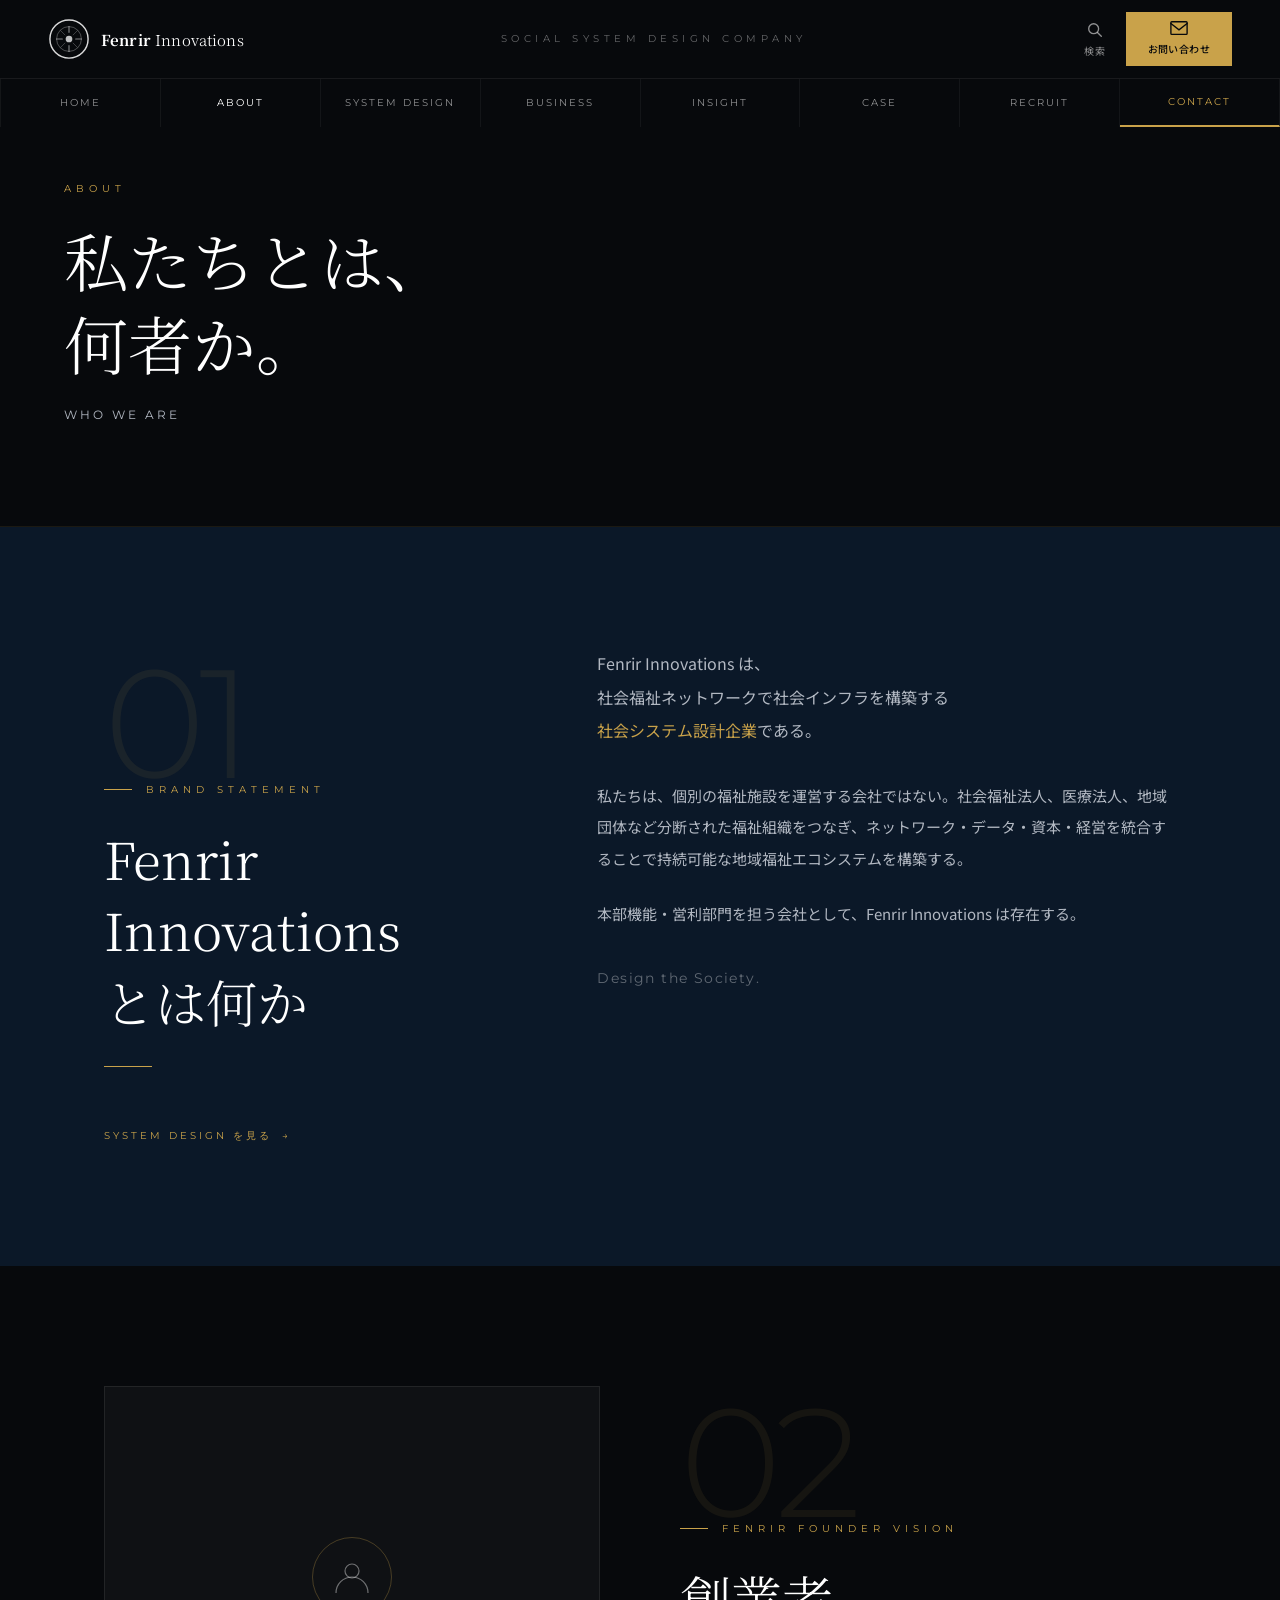
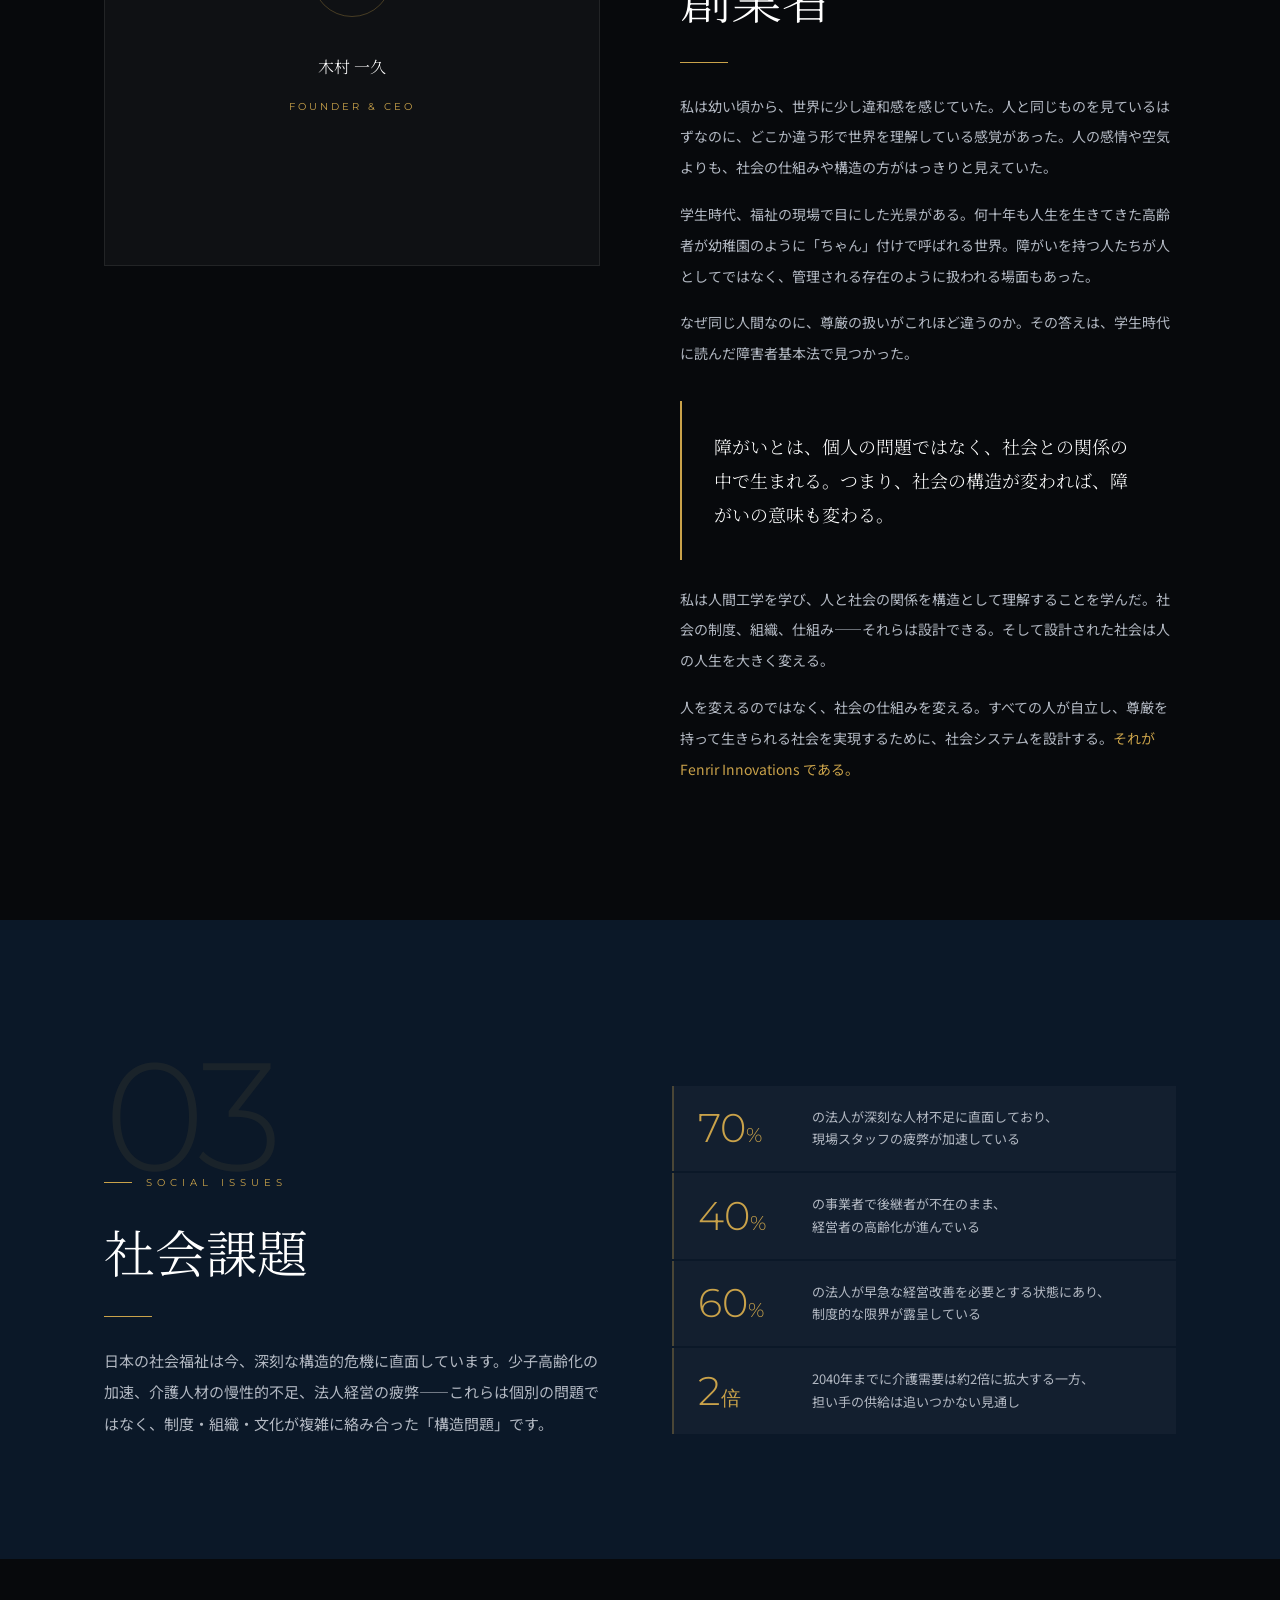
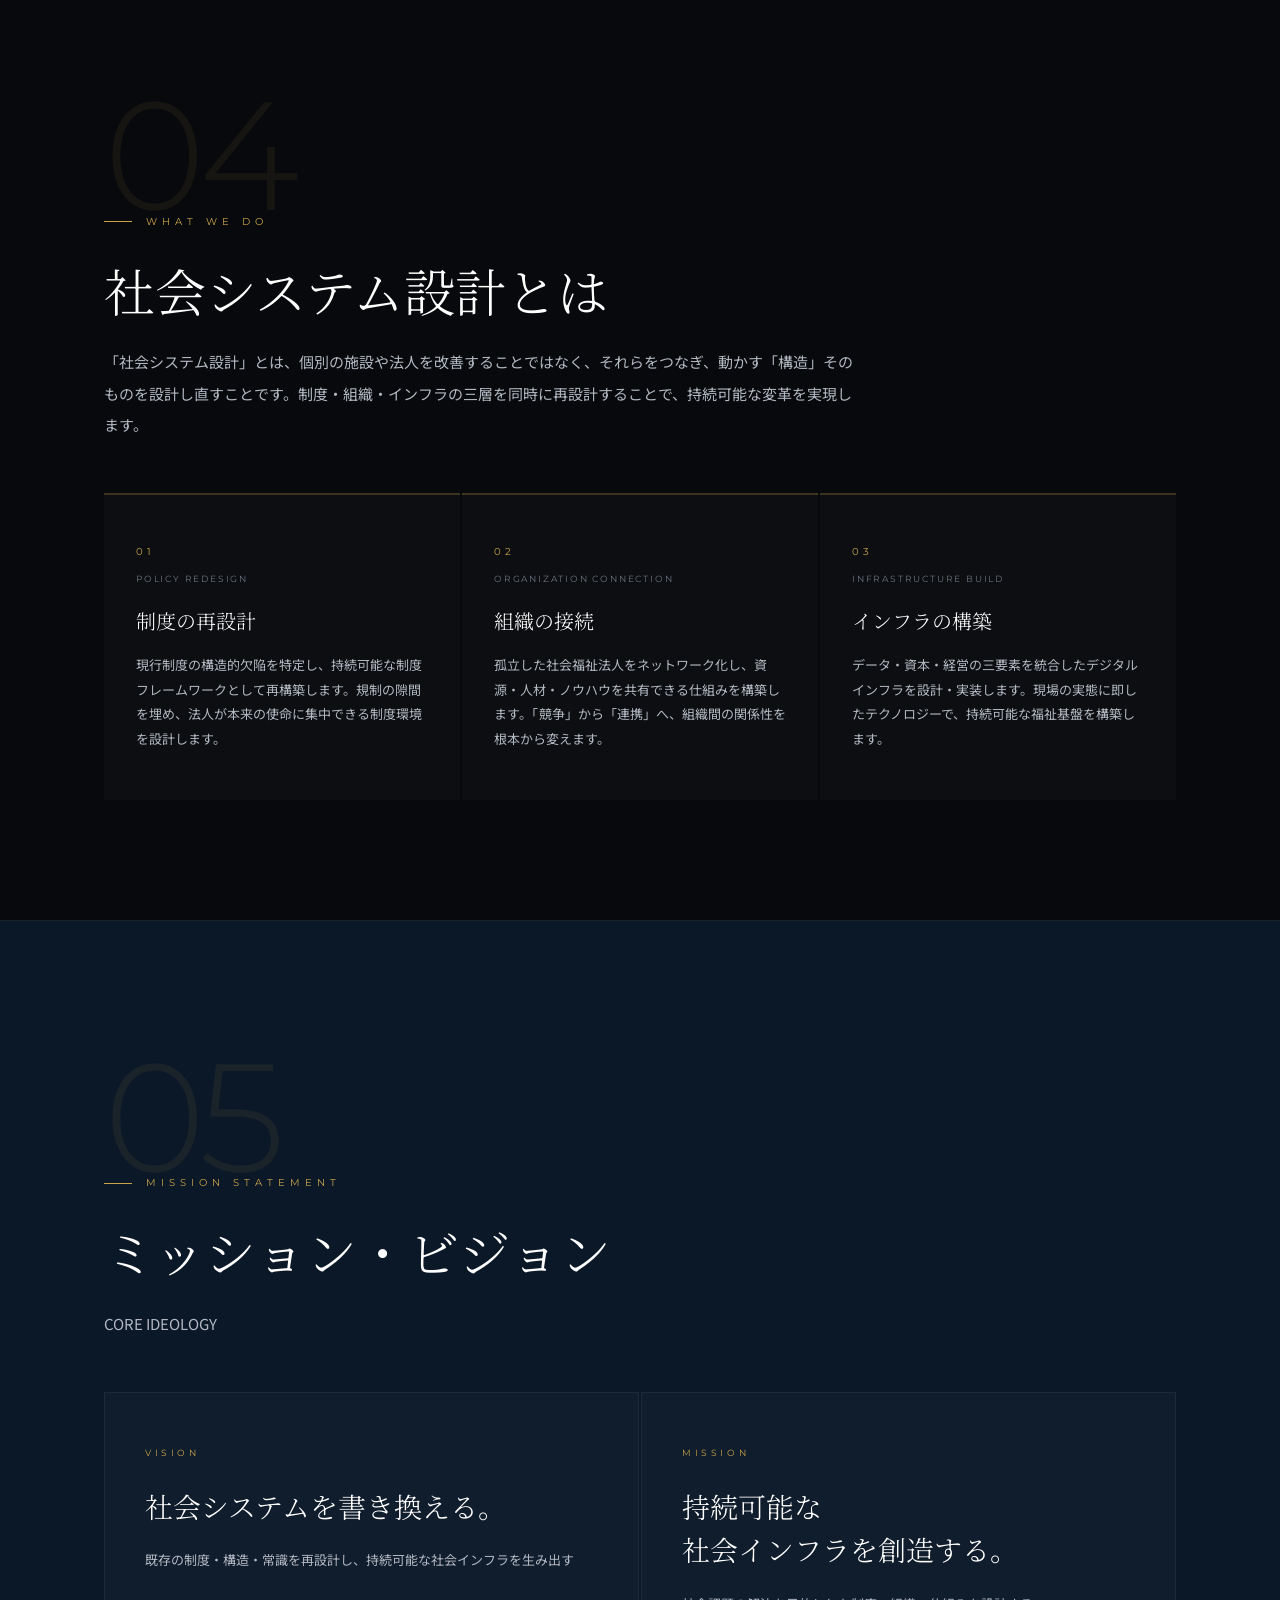
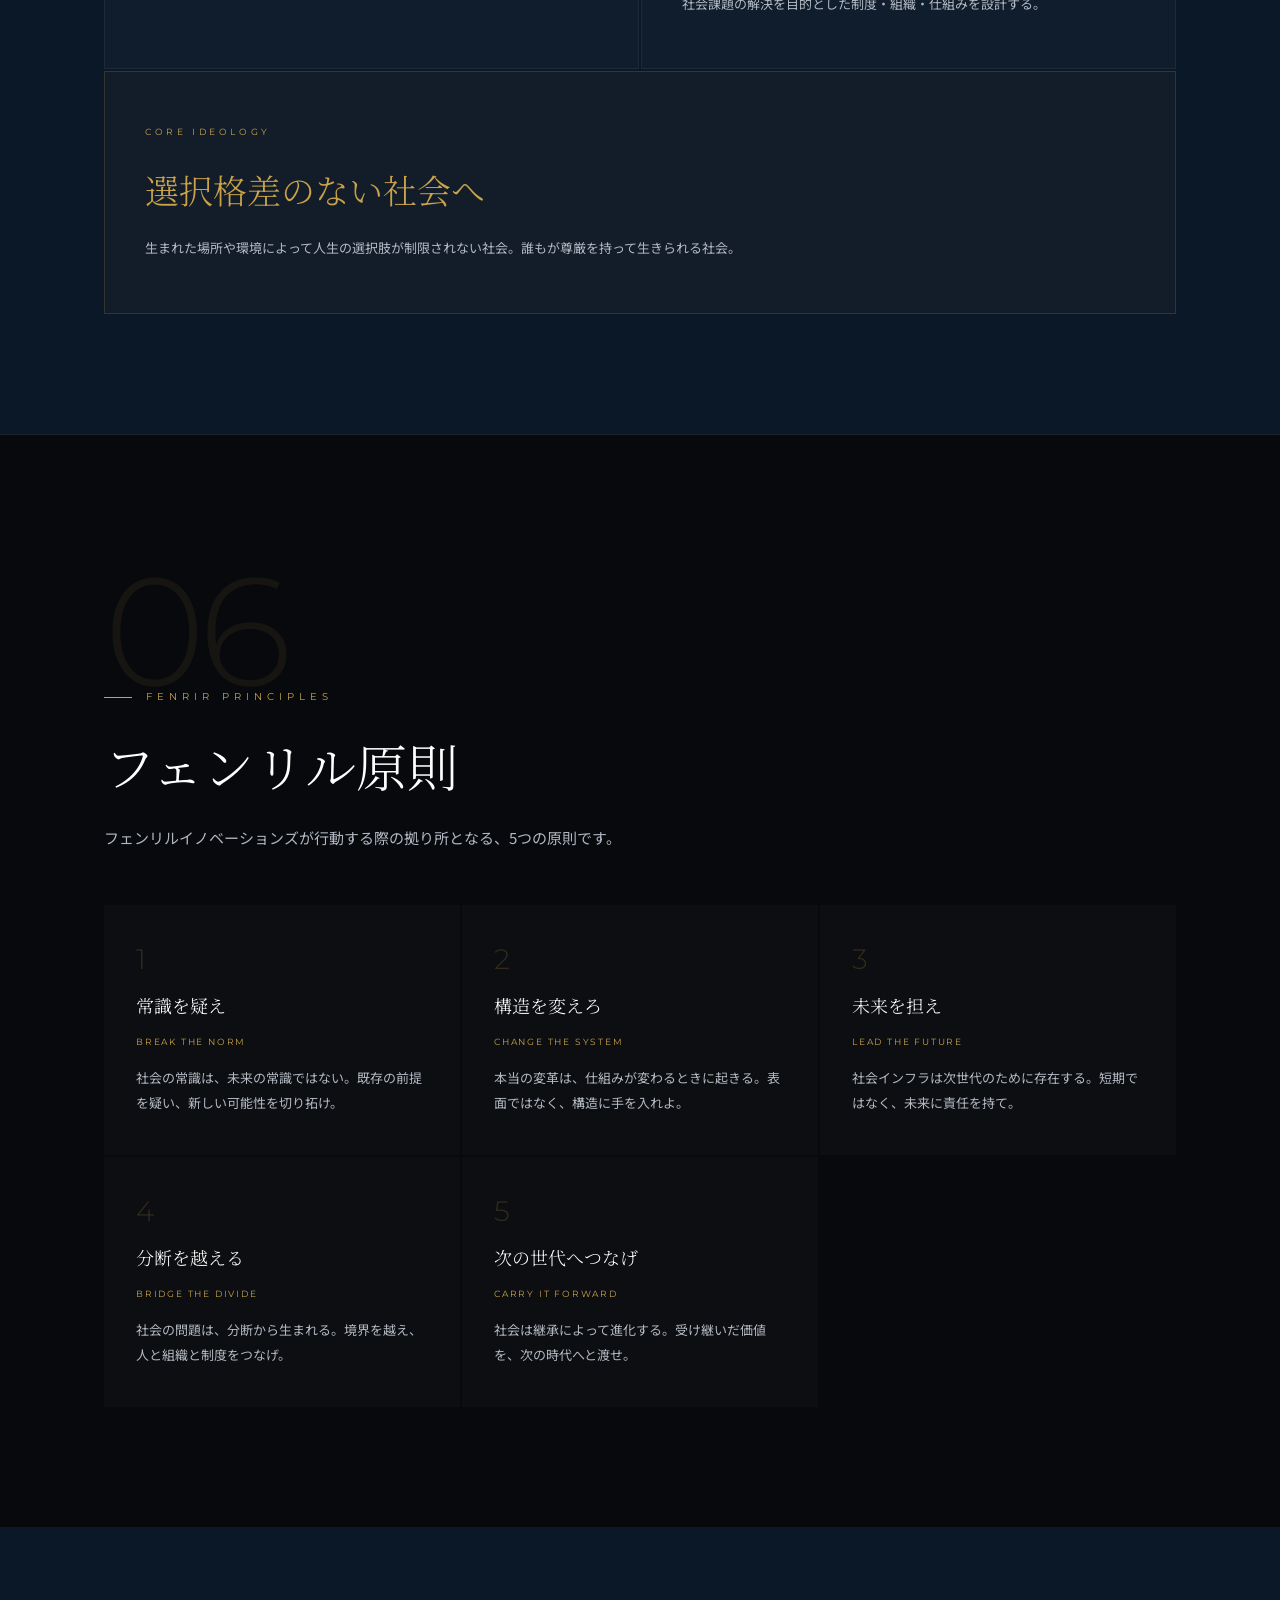
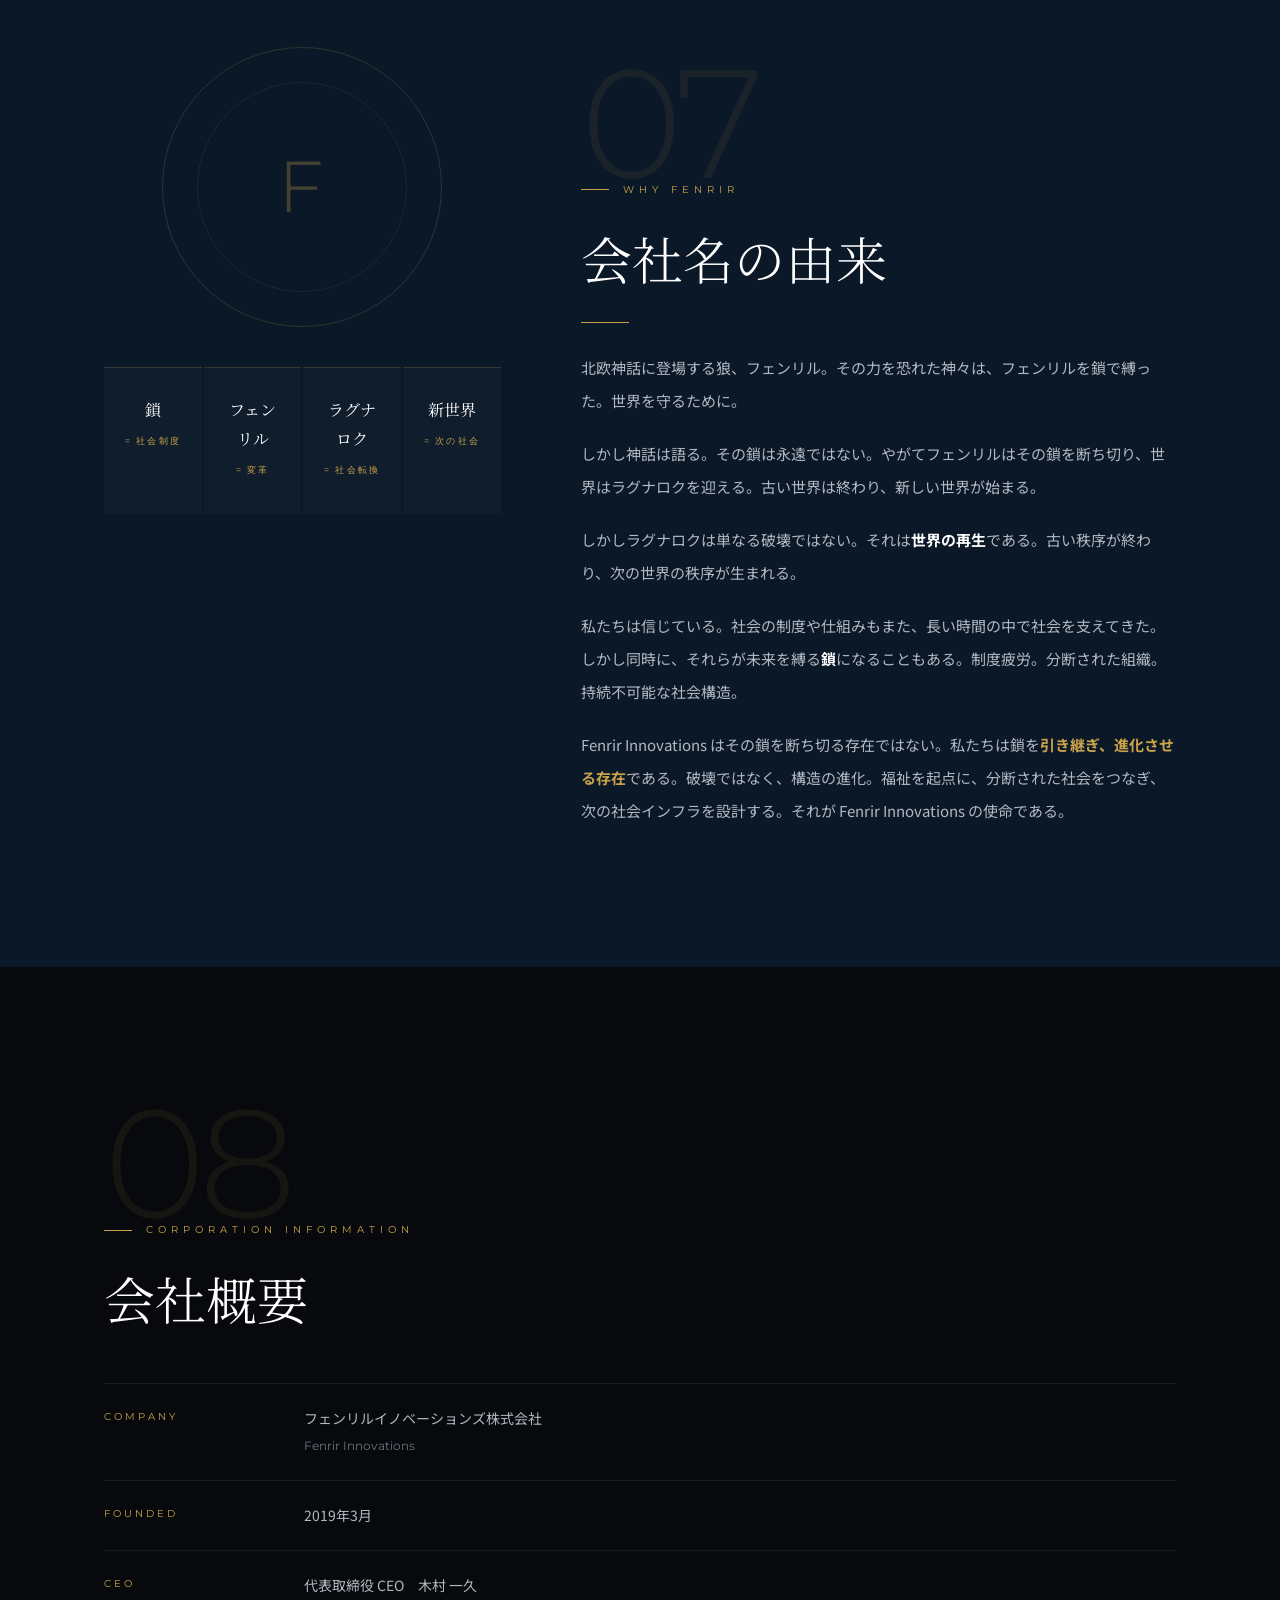
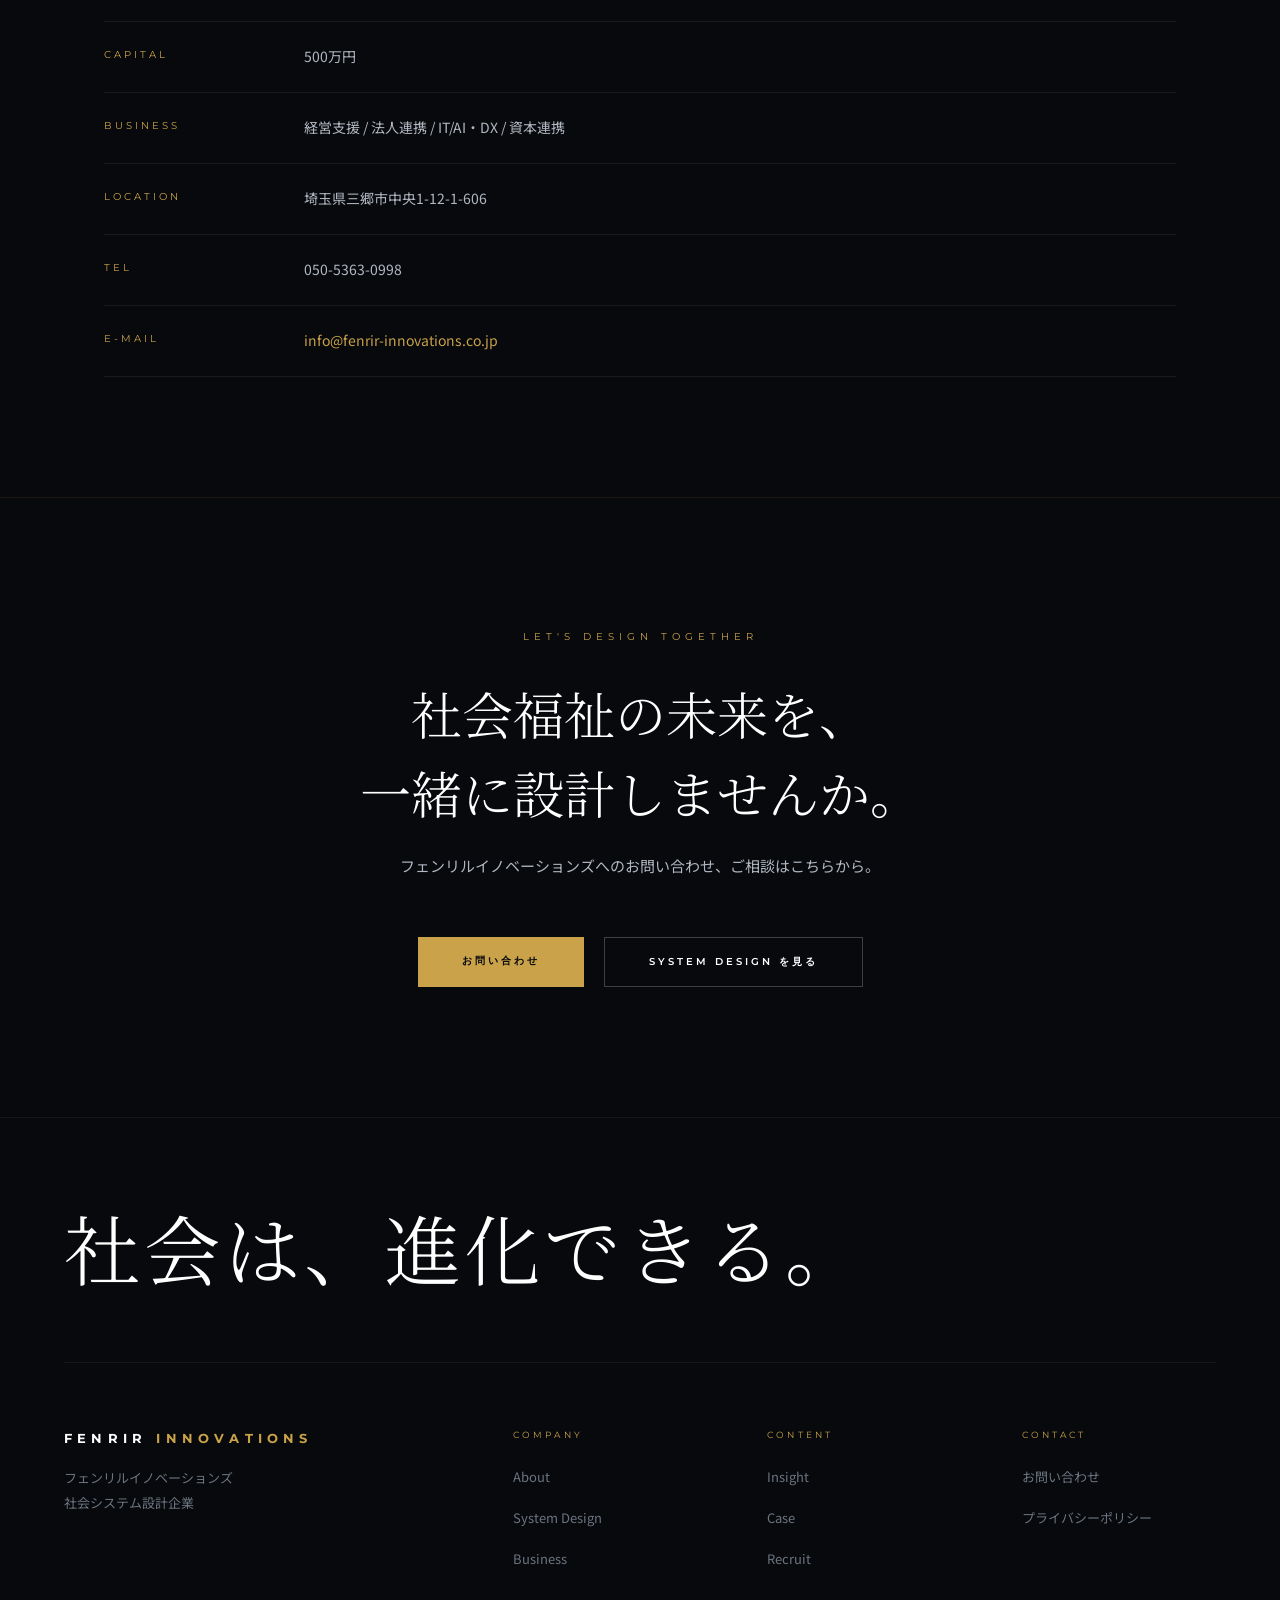
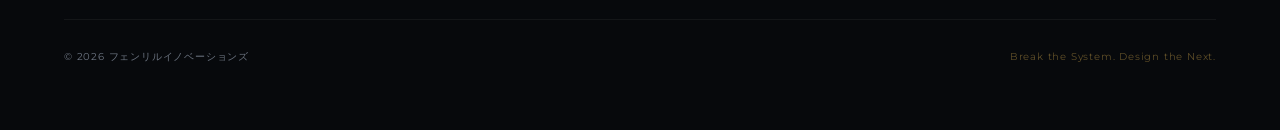
==== commit 9ca86967: "feat: ブランドブックを基にAbout/Business/SystemDesignをブラッシュアップ - About: 創業者ビジョンセクション新規追加（木村一久CEO）、フェンリル原則6→5項目" ====
--- a/about.html
+++ b/about.html
@@ -4,7 +4,7 @@
   <meta charset="UTF-8">
   <meta name="viewport" content="width=device-width, initial-scale=1.0">
   <title>About | Fenrir Innovations</title>
-  <meta name="description" content="フェンリルイノベーションズとは何者か。社会課題・ビジョン・フェンリル原則・会社概要。">
+  <meta name="description" content="フェンリルイノベーションズとは何者か。創業者ビジョン・社会課題・ビジョン・フェンリル原則・会社概要。">
   <link rel="preconnect" href="https://fonts.googleapis.com">
   <link rel="preconnect" href="https://fonts.gstatic.com" crossorigin>
   <link href="https://fonts.googleapis.com/css2?family=Noto+Serif+JP:wght@300;400;700&family=Noto+Sans+JP:wght@300;400;500&family=Montserrat:wght@300;400;600;700&display=swap" rel="stylesheet">
@@ -14,6 +14,15 @@
     .ab-intro-layout { display: grid; grid-template-columns: 1fr 1.4fr; gap: 80px; align-items: start; }
     .ab-intro-num { font-family: var(--ff-en); font-size: clamp(80px,12vw,160px); font-weight: 300; color: rgba(201,162,74,0.08); line-height: 1; letter-spacing: -0.04em; margin-bottom: -20px; }
 
+    /* Founder section */
+    .ab-founder-layout { display: grid; grid-template-columns: 1fr 1fr; gap: 80px; align-items: start; }
+    .ab-founder-photo { background: rgba(255,255,255,0.03); border: 1px solid rgba(255,255,255,0.08); min-height: 480px; display: flex; flex-direction: column; align-items: center; justify-content: center; gap: 16px; }
+    .ab-founder-photo-name { font-family: var(--ff-jp); font-size: 16px; font-weight: 300; color: var(--white); }
+    .ab-founder-photo-role { font-family: var(--ff-en); font-size: 10px; letter-spacing: 0.3em; color: var(--gold); text-transform: uppercase; }
+    .ab-founder-text p { font-size: 14px; color: var(--silver); line-height: 2.2; margin-bottom: 16px; }
+    .ab-founder-quote { margin-top: 32px; padding: 28px 32px; border-left: 2px solid var(--gold); }
+    .ab-founder-quote-text { font-family: var(--ff-jp); font-size: clamp(14px,1.6vw,18px); font-weight: 300; color: var(--white); line-height: 1.9; }
+
     .ab-issues-grid { display: grid; grid-template-columns: 1fr 1fr; gap: 64px; align-items: center; }
     .ab-issues-stats { display: flex; flex-direction: column; gap: 2px; margin-top: 40px; }
     .ab-stat-row { display: flex; align-items: center; gap: 24px; padding: 20px 24px; background: rgba(255,255,255,0.03); border-left: 2px solid rgba(201,162,74,0.3); }
@@ -28,11 +37,14 @@
     .ab-ssd-title { font-size: 20px; font-family: var(--ff-jp); font-weight: 300; margin-bottom: 14px; }
     .ab-ssd-body { font-size: 13px; color: var(--silver); line-height: 1.9; }
 
-    .ab-vision-wrap { text-align: center; padding: 100px 0; position: relative; }
-    .ab-vision-en { font-family: var(--ff-en); font-size: 10px; letter-spacing: 0.55em; color: var(--gold); text-transform: uppercase; margin-bottom: 36px; display: flex; align-items: center; justify-content: center; gap: 16px; }
-    .ab-vision-en::before, .ab-vision-en::after { content: ''; display: block; width: 40px; height: 1px; background: var(--gold); }
-    .ab-vision-text { font-family: var(--ff-jp); font-size: clamp(20px,3.2vw,42px); font-weight: 300; line-height: 1.7; color: var(--white); max-width: 820px; margin: 0 auto 48px; }
-    .ab-vision-sub { font-size: 14px; color: var(--gray); max-width: 600px; margin: 0 auto; line-height: 2; }
+    /* Mission / Vision cards */
+    .mv-grid { display: grid; grid-template-columns: 1fr 1fr; gap: 2px; margin-top: 52px; }
+    .mv-card { padding: 52px 40px; background: rgba(255,255,255,0.02); border: 1px solid rgba(255,255,255,0.06); }
+    .mv-card.core { grid-column: 1 / -1; background: rgba(201,162,74,0.04); border-color: rgba(201,162,74,0.18); }
+    .mv-card-type { font-family: var(--ff-en); font-size: 9px; letter-spacing: 0.4em; color: var(--gold); text-transform: uppercase; margin-bottom: 24px; }
+    .mv-card-text { font-family: var(--ff-jp); font-size: clamp(18px,2.4vw,28px); font-weight: 300; color: var(--white); line-height: 1.55; margin-bottom: 20px; }
+    .mv-card-sub { font-size: 13px; color: var(--silver); line-height: 1.85; }
+    .mv-card.core .mv-card-text { font-size: clamp(20px,2.8vw,34px); color: var(--gold); }
 
     .ab-principles { display: grid; grid-template-columns: repeat(3,1fr); gap: 2px; margin-top: 52px; }
     .ab-principle { padding: 40px 32px; background: rgba(255,255,255,0.02); position: relative; transition: 0.3s var(--ease); }
@@ -44,12 +56,13 @@
     .ab-p-en { font-family: var(--ff-en); font-size: 9px; letter-spacing: 0.2em; color: var(--gold); text-transform: uppercase; margin-bottom: 16px; }
     .ab-p-body { font-size: 13px; color: var(--silver); line-height: 1.9; }
 
-    .ab-name-layout { display: grid; grid-template-columns: 1fr 1.5fr; gap: 80px; align-items: center; }
-    .ab-name-icon { display: flex; align-items: center; justify-content: center; }
-    .ab-name-circle { width: 240px; height: 240px; border-radius: 50%; border: 1px solid rgba(201,162,74,0.25); display: flex; align-items: center; justify-content: center; position: relative; }
-    .ab-name-circle::after { content: ''; position: absolute; width: 180px; height: 180px; border-radius: 50%; border: 1px solid rgba(201,162,74,0.15); }
-    .ab-name-circle span { font-family: var(--ff-en); font-size: 48px; font-weight: 300; color: rgba(201,162,74,0.4); letter-spacing: 0.1em; z-index: 1; }
+    .ab-name-layout { display: grid; grid-template-columns: 1fr 1.5fr; gap: 80px; align-items: start; }
     .ab-name-body p { font-size: 15px; color: var(--silver); line-height: 2.2; margin-bottom: 20px; }
+    .fenrir-meaning { display: grid; grid-template-columns: repeat(4,1fr); gap: 2px; margin-top: 40px; }
+    .fenrir-meaning-item { padding: 28px 20px; background: rgba(255,255,255,0.02); border-top: 1px solid rgba(201,162,74,0.2); text-align: center; }
+    .fenrir-meaning-symbol { font-family: var(--ff-jp); font-size: 16px; color: var(--white); margin-bottom: 8px; }
+    .fenrir-meaning-eq { font-family: var(--ff-en); font-size: 9px; color: var(--gold); letter-spacing: 0.25em; margin-bottom: 8px; }
+    .fenrir-meaning-val { font-size: 13px; color: var(--silver); }
 
     .info-table { margin-top: 48px; border-top: 1px solid rgba(255,255,255,0.07); }
     .info-row { display: grid; grid-template-columns: 200px 1fr; border-bottom: 1px solid rgba(255,255,255,0.07); padding: 22px 0; }
@@ -57,12 +70,15 @@
     .info-val { font-size: 14px; color: var(--silver); line-height: 1.85; }
 
     @media(max-width:1024px) {
-      .ab-intro-layout,.ab-issues-grid,.ab-name-layout { grid-template-columns:1fr; gap:40px; }
+      .ab-intro-layout,.ab-issues-grid,.ab-name-layout,.ab-founder-layout { grid-template-columns:1fr; gap:40px; }
       .ab-ssd-cols,.ab-principles { grid-template-columns:1fr 1fr; }
+      .mv-grid { grid-template-columns:1fr; }
+      .mv-card.core { grid-column:1; }
     }
     @media(max-width:768px) {
       .ab-ssd-cols,.ab-principles { grid-template-columns:1fr; }
       .info-row { grid-template-columns:1fr; gap:6px; }
+      .fenrir-meaning { grid-template-columns:repeat(2,1fr); }
     }
   </style>
 </head>
@@ -124,38 +140,74 @@
   </div>
 </div>
 
-<!-- 1. FENRIR INNOVATIONS とは -->
+<!-- 01. BRAND STATEMENT -->
 <section style="background:var(--navy);">
   <div class="container" style="padding-top:120px;padding-bottom:120px;">
     <div class="ab-intro-layout">
       <div>
         <div class="ab-intro-num">01</div>
-        <div class="sec-label fu">About Us</div>
-        <h2 class="sec-heading fu">Fenrir Innovations<br>とは</h2>
+        <div class="sec-label fu">Brand Statement</div>
+        <h2 class="sec-heading fu">Fenrir Innovations<br>とは何か</h2>
         <div class="sec-divider fu"></div>
         <a href="system-design.html" class="link-more fu" style="margin-top:32px;display:inline-flex;">System Design を見る</a>
       </div>
       <div class="fu">
-        <p class="sec-body" style="margin-bottom:24px;">
-          フェンリルイノベーションズは、社会福祉という「インフラ」を再設計することを使命とする、社会システム設計会社です。単なる福祉施設の運営会社でも、コンサルティング会社でもありません。
+        <p class="sec-body" style="margin-bottom:32px; font-size:16px; line-height:2.1;">
+          Fenrir Innovations は、<br>
+          社会福祉ネットワークで社会インフラを構築する<br>
+          <span style="color:var(--gold);">社会システム設計企業</span>である。
         </p>
         <p class="sec-body" style="margin-bottom:24px;">
-          私たちのアプローチは、問題の「症状」への対処ではなく、問題が生まれる「構造」そのものを変えることです。社会福祉法人同士をネットワーク化し、経営統合によって規模の力を持ち、テクノロジーと制度設計で地域福祉の仕組みを根本から再構築する。
+          私たちは、個別の福祉施設を運営する会社ではない。社会福祉法人、医療法人、地域団体など分断された福祉組織をつなぎ、ネットワーク・データ・資本・経営を統合することで持続可能な地域福祉エコシステムを構築する。
         </p>
         <p class="sec-body">
-          それがフェンリルイノベーションズの存在理由です。
+          本部機能・営利部門を担う会社として、Fenrir Innovations は存在する。
         </p>
-      </div>
-    </div>
-  </div>
-</section>
-
-<!-- 2. 社会課題 -->
+        <p style="font-family:var(--ff-en); font-size:14px; letter-spacing:0.1em; color:rgba(255,255,255,0.35); margin-top:36px;">Design the Society.</p>
+      </div>
+    </div>
+  </div>
+</section>
+
+<!-- 02. 創業者ビジョン -->
 <section style="background:var(--black);">
+  <div class="container" style="padding-top:120px;padding-bottom:120px;">
+    <div class="ab-founder-layout">
+      <div class="ab-founder-photo fi">
+        <div style="width:80px;height:80px;border-radius:50%;border:1px solid rgba(201,162,74,0.3);display:flex;align-items:center;justify-content:center;margin-bottom:20px;">
+          <svg viewBox="0 0 40 40" fill="none" width="40" height="40"><circle cx="20" cy="14" r="7" stroke="rgba(255,255,255,0.4)" stroke-width="1.2"/><path d="M4 36c0-8.837 7.163-16 16-16s16 7.163 16 16" stroke="rgba(255,255,255,0.4)" stroke-width="1.2"/></svg>
+        </div>
+        <div class="ab-founder-photo-name">木村 一久</div>
+        <div class="ab-founder-photo-role">Founder & CEO</div>
+      </div>
+      <div>
+        <div class="ab-intro-num fu">02</div>
+        <div class="sec-label fu">Fenrir Founder Vision</div>
+        <h2 class="sec-heading fu">創業者</h2>
+        <div class="sec-divider fu"></div>
+        <div class="ab-founder-text fu">
+          <p>私は幼い頃から、世界に少し違和感を感じていた。人と同じものを見ているはずなのに、どこか違う形で世界を理解している感覚があった。人の感情や空気よりも、社会の仕組みや構造の方がはっきりと見えていた。</p>
+          <p>学生時代、福祉の現場で目にした光景がある。何十年も人生を生きてきた高齢者が幼稚園のように「ちゃん」付けで呼ばれる世界。障がいを持つ人たちが人としてではなく、管理される存在のように扱われる場面もあった。</p>
+          <p>なぜ同じ人間なのに、尊厳の扱いがこれほど違うのか。その答えは、学生時代に読んだ障害者基本法で見つかった。</p>
+        </div>
+        <div class="ab-founder-quote fu">
+          <p class="ab-founder-quote-text">障がいとは、個人の問題ではなく、社会との関係の中で生まれる。つまり、社会の構造が変われば、障がいの意味も変わる。</p>
+        </div>
+        <div class="ab-founder-text fu" style="margin-top:24px;">
+          <p>私は人間工学を学び、人と社会の関係を構造として理解することを学んだ。社会の制度、組織、仕組み——それらは設計できる。そして設計された社会は人の人生を大きく変える。</p>
+          <p>人を変えるのではなく、社会の仕組みを変える。すべての人が自立し、尊厳を持って生きられる社会を実現するために、社会システムを設計する。<span style="color:var(--gold);">それが Fenrir Innovations である。</span></p>
+        </div>
+      </div>
+    </div>
+  </div>
+</section>
+
+<!-- 03. 社会課題 -->
+<section style="background:var(--navy);">
   <div class="container" style="padding-top:120px;padding-bottom:120px;">
     <div class="ab-issues-grid">
       <div>
-        <div class="ab-intro-num">02</div>
+        <div class="ab-intro-num">03</div>
         <div class="sec-label fu">Social Issues</div>
         <h2 class="sec-heading fu">社会課題</h2>
         <div class="sec-divider fu"></div>
@@ -185,10 +237,10 @@
   </div>
 </section>
 
-<!-- 3. 社会システム設計とは -->
-<section style="background:var(--navy);">
-  <div class="container" style="padding-top:120px;padding-bottom:120px;">
-    <div class="ab-intro-num fu">03</div>
+<!-- 04. 社会システム設計とは -->
+<section style="background:var(--black);">
+  <div class="container" style="padding-top:120px;padding-bottom:120px;">
+    <div class="ab-intro-num fu">04</div>
     <div class="sec-label fu">What We Do</div>
     <h2 class="sec-heading fu">社会システム設計とは</h2>
     <p class="sec-body fu" style="max-width:760px;margin-top:8px;margin-bottom:0;">
@@ -217,132 +269,162 @@
   </div>
 </section>
 
-<!-- 4. ビジョン -->
-<section style="background:var(--black);border-top:1px solid rgba(201,162,74,0.08);border-bottom:1px solid rgba(201,162,74,0.08);">
-  <div class="container">
-    <div class="ab-vision-wrap">
-      <div class="ab-vision-en fu">Vision</div>
-      <div class="ab-intro-num fu" style="font-size:clamp(60px,10vw,120px);margin-bottom:0;color:rgba(201,162,74,0.06);">04</div>
-      <p class="ab-vision-text fu">
-        すべての地域に、<br>誰もが安心して老いられる<br>社会インフラが存在する世界を。
-      </p>
-      <p class="ab-vision-sub fu">
-        生まれた場所や経済的背景によって、受けられるケアの質が変わる——そんな「選択格差」をなくすことが、フェンリルイノベーションズが描く未来です。社会の仕組みを設計し直すことで、誰も取り残されない社会インフラを実現します。
-      </p>
-    </div>
-  </div>
-</section>
-
-<!-- 5. フェンリル原則 -->
-<section style="background:var(--navy);">
+<!-- 05. ミッション・ビジョン -->
+<section style="background:var(--navy);border-top:1px solid rgba(201,162,74,0.08);border-bottom:1px solid rgba(201,162,74,0.08);">
   <div class="container" style="padding-top:120px;padding-bottom:120px;">
     <div class="ab-intro-num fu">05</div>
-    <div class="sec-label fu">Our Principles</div>
+    <div class="sec-label fu">Mission Statement</div>
+    <h2 class="sec-heading fu">ミッション・ビジョン</h2>
+    <p class="sec-body fu" style="max-width:680px;margin-top:8px;margin-bottom:0;">
+      CORE IDEOLOGY
+    </p>
+    <div class="mv-grid stg">
+      <div class="mv-card">
+        <div class="mv-card-type">Vision</div>
+        <div class="mv-card-text">社会システムを書き換える。</div>
+        <p class="mv-card-sub">既存の制度・構造・常識を再設計し、持続可能な社会インフラを生み出す</p>
+      </div>
+      <div class="mv-card">
+        <div class="mv-card-type">Mission</div>
+        <div class="mv-card-text">持続可能な<br>社会インフラを創造する。</div>
+        <p class="mv-card-sub">社会課題の解決を目的とした制度・組織・仕組みを設計する。</p>
+      </div>
+      <div class="mv-card core">
+        <div class="mv-card-type">Core Ideology</div>
+        <div class="mv-card-text">選択格差のない社会へ</div>
+        <p class="mv-card-sub">生まれた場所や環境によって人生の選択肢が制限されない社会。誰もが尊厳を持って生きられる社会。</p>
+      </div>
+    </div>
+  </div>
+</section>
+
+<!-- 06. フェンリル原則 -->
+<section style="background:var(--black);">
+  <div class="container" style="padding-top:120px;padding-bottom:120px;">
+    <div class="ab-intro-num fu">06</div>
+    <div class="sec-label fu">Fenrir Principles</div>
     <h2 class="sec-heading fu">フェンリル原則</h2>
     <p class="sec-body fu" style="max-width:680px;margin-top:8px;margin-bottom:0;">
-      フェンリルイノベーションズが行動する際の拠り所となる、6つの原則です。
+      フェンリルイノベーションズが行動する際の拠り所となる、5つの原則です。
     </p>
     <div class="ab-principles stg">
       <div class="ab-principle">
-        <div class="ab-p-num">I</div>
-        <div class="ab-p-en">Structure First</div>
-        <div class="ab-p-title">構造に介入する</div>
-        <p class="ab-p-body">症状ではなく、問題を生む構造そのものを変える。個別最適ではなく、全体設計を優先する。</p>
+        <div class="ab-p-num">1</div>
+        <div class="ab-p-title">常識を疑え</div>
+        <div class="ab-p-en">Break the Norm</div>
+        <p class="ab-p-body">社会の常識は、未来の常識ではない。既存の前提を疑い、新しい可能性を切り拓け。</p>
       </div>
       <div class="ab-principle">
-        <div class="ab-p-num">II</div>
-        <div class="ab-p-en">Systems Thinking</div>
-        <div class="ab-p-title">仕組みで解く</div>
-        <p class="ab-p-body">人の善意や努力に頼るのではなく、仕組みによって自然と良い結果が生まれる設計を追求する。</p>
+        <div class="ab-p-num">2</div>
+        <div class="ab-p-title">構造を変えろ</div>
+        <div class="ab-p-en">Change the System</div>
+        <p class="ab-p-body">本当の変革は、仕組みが変わるときに起きる。表面ではなく、構造に手を入れよ。</p>
       </div>
       <div class="ab-principle">
-        <div class="ab-p-num">III</div>
-        <div class="ab-p-en">Integration</div>
-        <div class="ab-p-title">統合で実現する</div>
-        <p class="ab-p-body">孤立した組織・制度・データを繋ぐことで、単体では不可能なことを可能にする。</p>
+        <div class="ab-p-num">3</div>
+        <div class="ab-p-title">未来を担え</div>
+        <div class="ab-p-en">Lead the Future</div>
+        <p class="ab-p-body">社会インフラは次世代のために存在する。短期ではなく、未来に責任を持て。</p>
       </div>
       <div class="ab-principle">
-        <div class="ab-p-num">IV</div>
-        <div class="ab-p-en">Evidence Based</div>
-        <div class="ab-p-title">データで証明する</div>
-        <p class="ab-p-body">思想と実装を一体として追求する。理念なき行動は浪費であり、行動なき理念は空論である。</p>
+        <div class="ab-p-num">4</div>
+        <div class="ab-p-title">分断を越える</div>
+        <div class="ab-p-en">Bridge the Divide</div>
+        <p class="ab-p-body">社会の問題は、分断から生まれる。境界を越え、人と組織と制度をつなげ。</p>
       </div>
       <div class="ab-principle">
-        <div class="ab-p-num">V</div>
-        <div class="ab-p-en">Long-term Design</div>
-        <div class="ab-p-title">次世代へ繋ぐ</div>
-        <p class="ab-p-body">目先の成果ではなく、10年後・20年後に機能する社会インフラを設計することを目指す。</p>
-      </div>
-      <div class="ab-principle">
-        <div class="ab-p-num">VI</div>
-        <div class="ab-p-en">No Inequality</div>
-        <div class="ab-p-title">選択格差をなくす</div>
-        <p class="ab-p-body">生まれた場所・環境・経済状況によって人生の選択肢が制限される社会を、設計の力で変える。</p>
-      </div>
-    </div>
-  </div>
-</section>
-
-<!-- 6. 会社名の由来 -->
-<section style="background:var(--black);">
+        <div class="ab-p-num">5</div>
+        <div class="ab-p-title">次の世代へつなげ</div>
+        <div class="ab-p-en">Carry It Forward</div>
+        <p class="ab-p-body">社会は継承によって進化する。受け継いだ価値を、次の時代へと渡せ。</p>
+      </div>
+    </div>
+  </div>
+</section>
+
+<!-- 07. 会社名の由来 -->
+<section style="background:var(--navy);">
   <div class="container" style="padding-top:120px;padding-bottom:120px;">
     <div class="ab-name-layout">
-      <div class="ab-name-icon fi">
-        <div class="ab-name-circle">
-          <span>F</span>
+      <div class="fi">
+        <div style="width:280px;height:280px;border-radius:50%;border:1px solid rgba(201,162,74,0.2);display:flex;align-items:center;justify-content:center;position:relative;margin:0 auto;">
+          <div style="position:absolute;width:210px;height:210px;border-radius:50%;border:1px solid rgba(201,162,74,0.1);"></div>
+          <span style="font-family:var(--ff-en);font-size:72px;font-weight:300;color:rgba(201,162,74,0.3);letter-spacing:0.05em;z-index:1;">F</span>
+        </div>
+        <div class="fenrir-meaning" style="margin-top:40px;">
+          <div class="fenrir-meaning-item">
+            <div class="fenrir-meaning-symbol">鎖</div>
+            <div class="fenrir-meaning-eq">= 社会制度</div>
+          </div>
+          <div class="fenrir-meaning-item">
+            <div class="fenrir-meaning-symbol">フェンリル</div>
+            <div class="fenrir-meaning-eq">= 変革</div>
+          </div>
+          <div class="fenrir-meaning-item">
+            <div class="fenrir-meaning-symbol">ラグナロク</div>
+            <div class="fenrir-meaning-eq">= 社会転換</div>
+          </div>
+          <div class="fenrir-meaning-item">
+            <div class="fenrir-meaning-symbol">新世界</div>
+            <div class="fenrir-meaning-eq">= 次の社会</div>
+          </div>
         </div>
       </div>
       <div>
-        <div class="ab-intro-num fu">06</div>
-        <div class="sec-label fu">Name Origin</div>
+        <div class="ab-intro-num fu">07</div>
+        <div class="sec-label fu">Why Fenrir</div>
         <h2 class="sec-heading fu">会社名の由来</h2>
         <div class="sec-divider fu"></div>
         <div class="ab-name-body fu">
-          <p>
-            「Fenrir（フェンリル）」は、北欧神話に登場する巨大な狼の名前です。神々さえも恐れた存在として描かれるフェンリルは、古い秩序を打ち壊し、新しい時代を切り開く象徴として解釈されてきました。
-          </p>
-          <p>
-            私たちがこの名を選んだのは、日本の社会福祉が直面する「構造的な古さ」を打ち破り、次世代の社会インフラを設計することへの宣言です。
-          </p>
-          <p>
-            既存の制度や慣習に縛られることなく、本質的な変革を追求する——そのような存在でありたいという意志が、「Fenrir」という名前に込められています。「Innovations」は、イノベーションを起こすのではなく、社会の仕組みそのものを革新し続けることへの意思表示です。
-          </p>
-        </div>
-      </div>
-    </div>
-  </div>
-</section>
-
-<!-- 7. 会社概要 -->
-<section style="background:var(--navy);">
-  <div class="container" style="padding-top:120px;padding-bottom:120px;">
-    <div class="ab-intro-num fu">07</div>
-    <div class="sec-label fu">Company Info</div>
+          <p>北欧神話に登場する狼、フェンリル。その力を恐れた神々は、フェンリルを鎖で縛った。世界を守るために。</p>
+          <p>しかし神話は語る。その鎖は永遠ではない。やがてフェンリルはその鎖を断ち切り、世界はラグナロクを迎える。古い世界は終わり、新しい世界が始まる。</p>
+          <p>しかしラグナロクは単なる破壊ではない。それは<strong style="color:var(--white);">世界の再生</strong>である。古い秩序が終わり、次の世界の秩序が生まれる。</p>
+          <p>私たちは信じている。社会の制度や仕組みもまた、長い時間の中で社会を支えてきた。しかし同時に、それらが未来を縛る<strong style="color:var(--white);">鎖</strong>になることもある。制度疲労。分断された組織。持続不可能な社会構造。</p>
+          <p>Fenrir Innovations はその鎖を断ち切る存在ではない。私たちは鎖を<strong style="color:var(--gold);">引き継ぎ、進化させる存在</strong>である。破壊ではなく、構造の進化。福祉を起点に、分断された社会をつなぎ、次の社会インフラを設計する。それが Fenrir Innovations の使命である。</p>
+        </div>
+      </div>
+    </div>
+  </div>
+</section>
+
+<!-- 08. 会社概要 -->
+<section style="background:var(--black);">
+  <div class="container" style="padding-top:120px;padding-bottom:120px;">
+    <div class="ab-intro-num fu">08</div>
+    <div class="sec-label fu">Corporation Information</div>
     <h2 class="sec-heading fu">会社概要</h2>
     <div class="info-table fu">
       <div class="info-row">
         <div class="info-key">Company</div>
-        <div class="info-val">フェンリルイノベーションズ株式会社<br><span style="font-family:var(--ff-en);font-size:12px;color:var(--gray);">Fenrir Innovations Inc.</span></div>
+        <div class="info-val">フェンリルイノベーションズ株式会社<br><span style="font-family:var(--ff-en);font-size:12px;color:var(--gray);">Fenrir Innovations</span></div>
       </div>
       <div class="info-row">
         <div class="info-key">Founded</div>
-        <div class="info-val">2025年（設立準備中）</div>
-      </div>
-      <div class="info-row">
-        <div class="info-key">Concept</div>
-        <div class="info-val">社会システム設計会社</div>
+        <div class="info-val">2019年3月</div>
+      </div>
+      <div class="info-row">
+        <div class="info-key">CEO</div>
+        <div class="info-val">代表取締役 CEO　木村 一久</div>
+      </div>
+      <div class="info-row">
+        <div class="info-key">Capital</div>
+        <div class="info-val">500万円</div>
       </div>
       <div class="info-row">
         <div class="info-key">Business</div>
-        <div class="info-val">社会福祉法人ネットワーク統合支援 / 経営改革コンサルティング / 福祉DXプラットフォーム / 資本連携・M&amp;A支援 / 政策提言・社会インフラ設計</div>
+        <div class="info-val">経営支援 / 法人連携 / IT/AI・DX / 資本連携</div>
       </div>
       <div class="info-row">
         <div class="info-key">Location</div>
-        <div class="info-val">東京都（登記完了後に公開）</div>
-      </div>
-      <div class="info-row">
-        <div class="info-key">Contact</div>
-        <div class="info-val"><a href="contact.html" style="color:var(--gold);">お問い合わせフォームへ →</a></div>
+        <div class="info-val">埼玉県三郷市中央1-12-1-606</div>
+      </div>
+      <div class="info-row">
+        <div class="info-key">TEL</div>
+        <div class="info-val">050-5363-0998</div>
+      </div>
+      <div class="info-row">
+        <div class="info-key">E-mail</div>
+        <div class="info-val"><a href="mailto:info@fenrir-innovations.co.jp" style="color:var(--gold);">info@fenrir-innovations.co.jp</a></div>
       </div>
     </div>
   </div>
